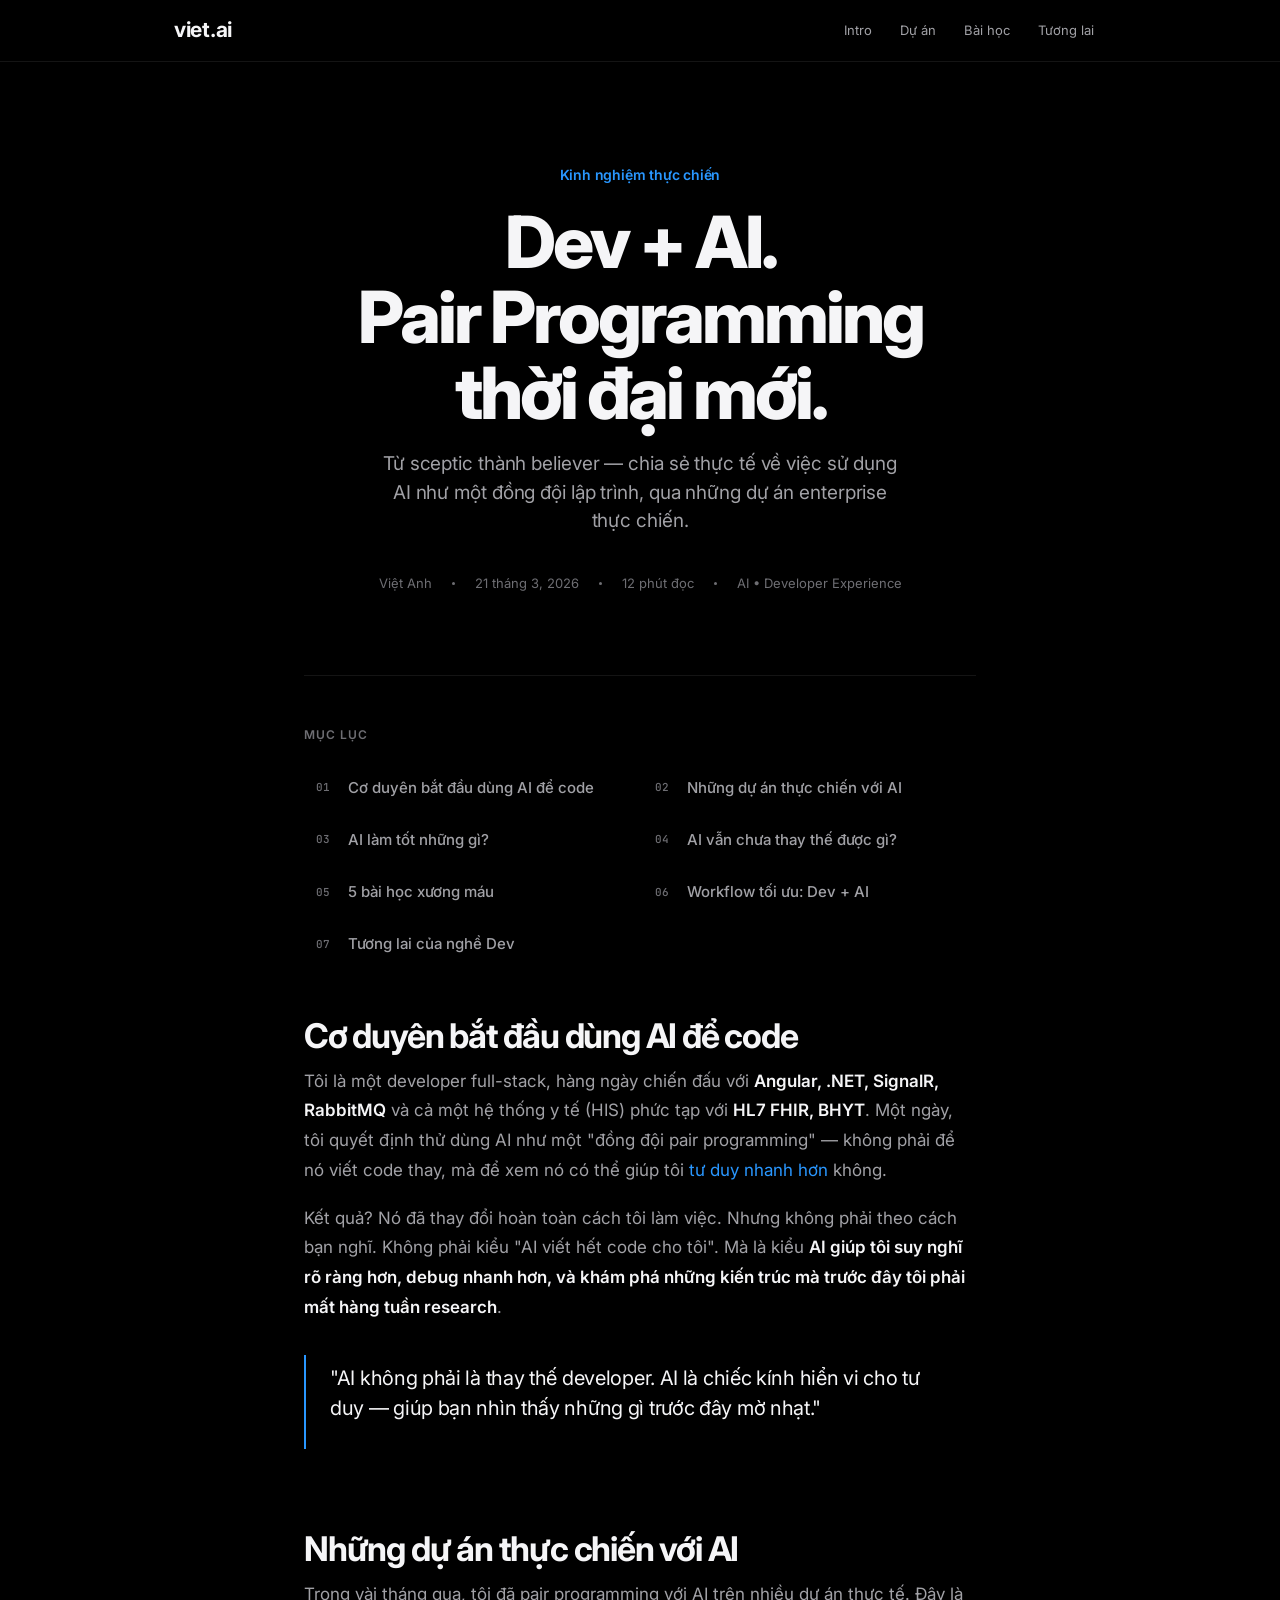
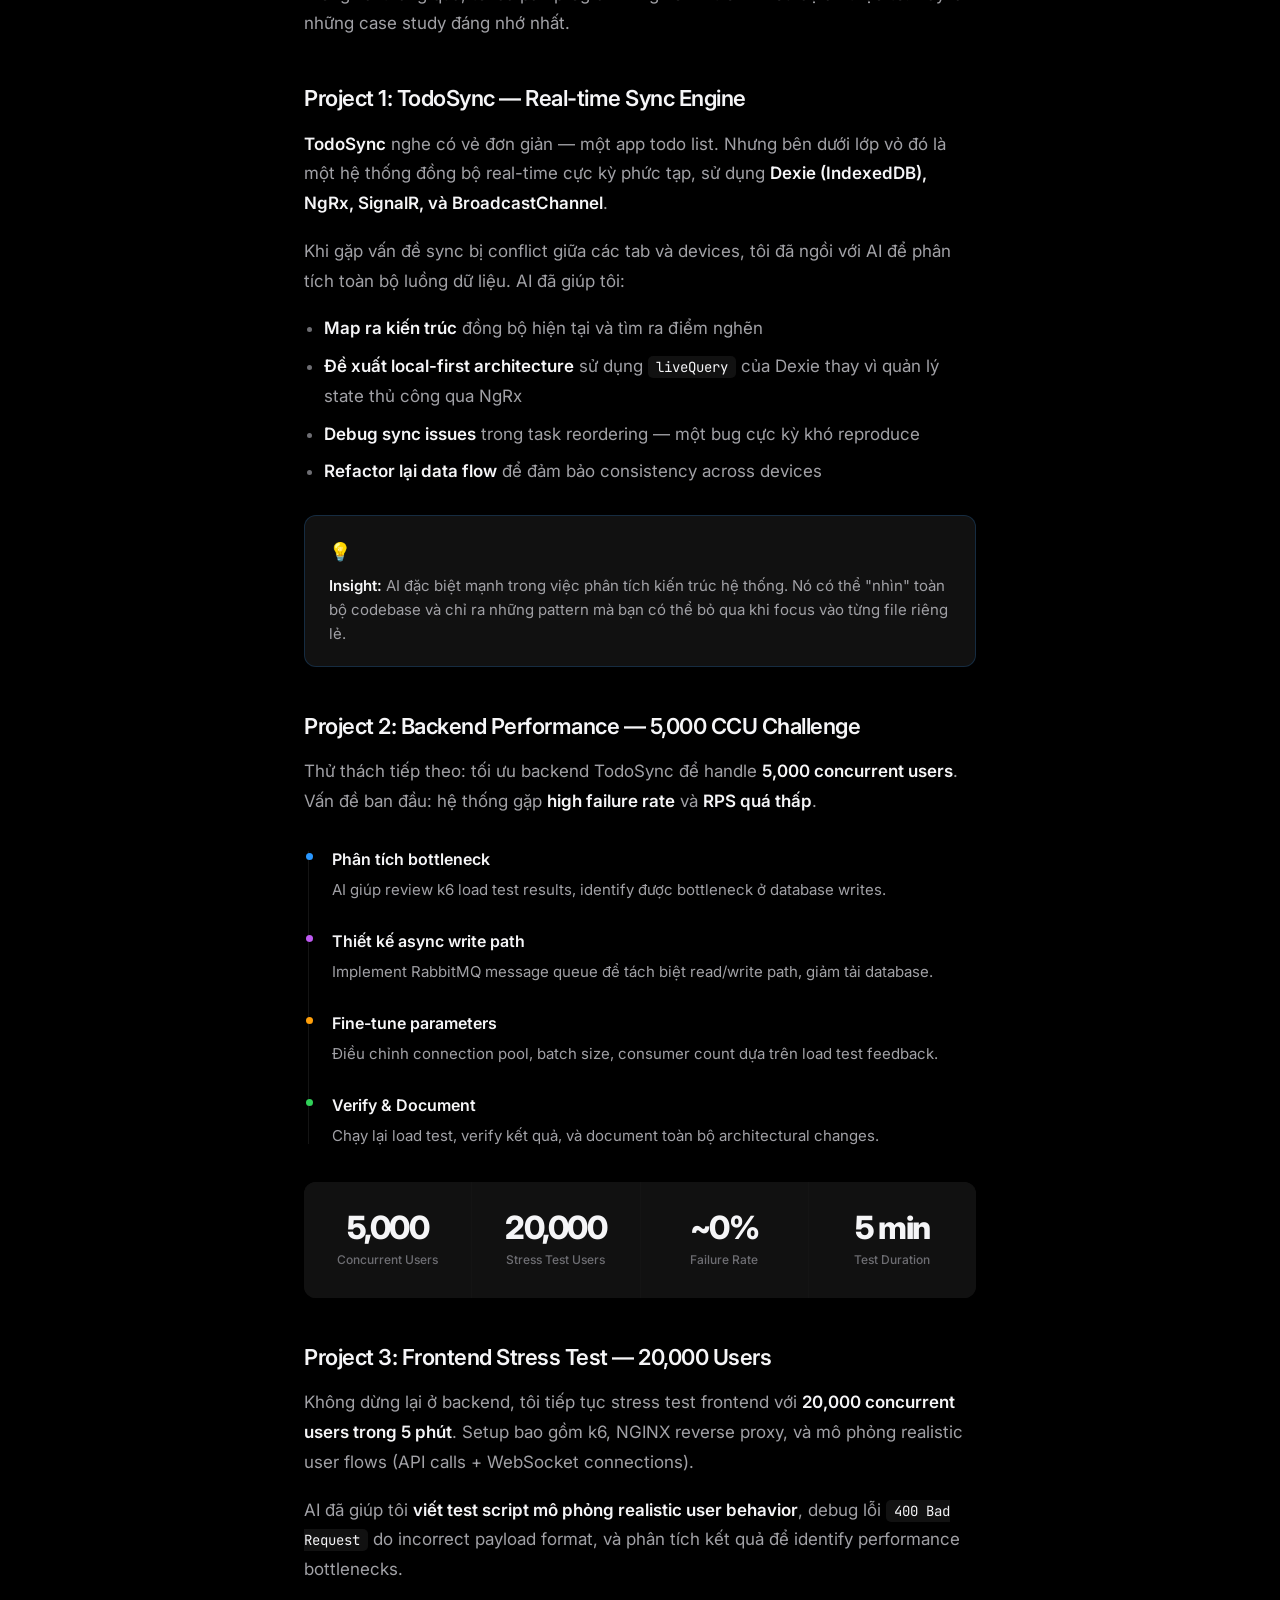
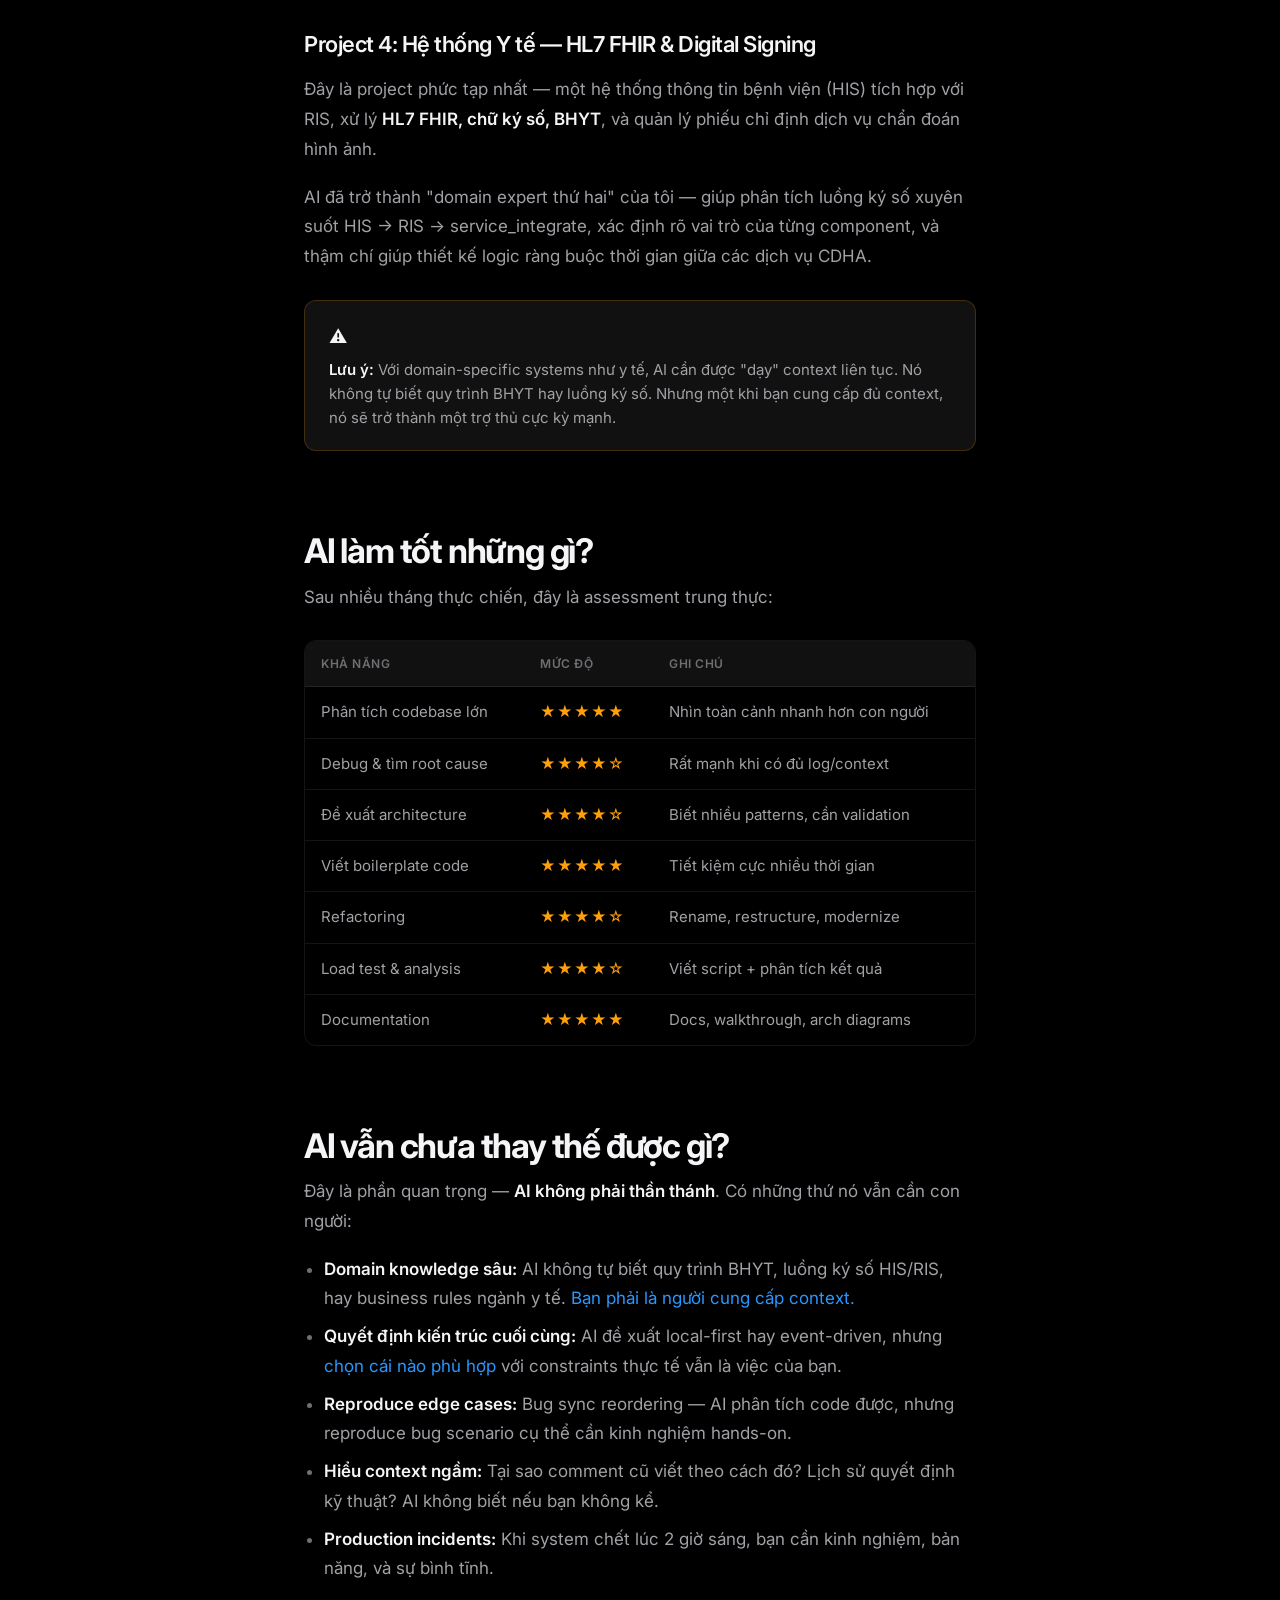
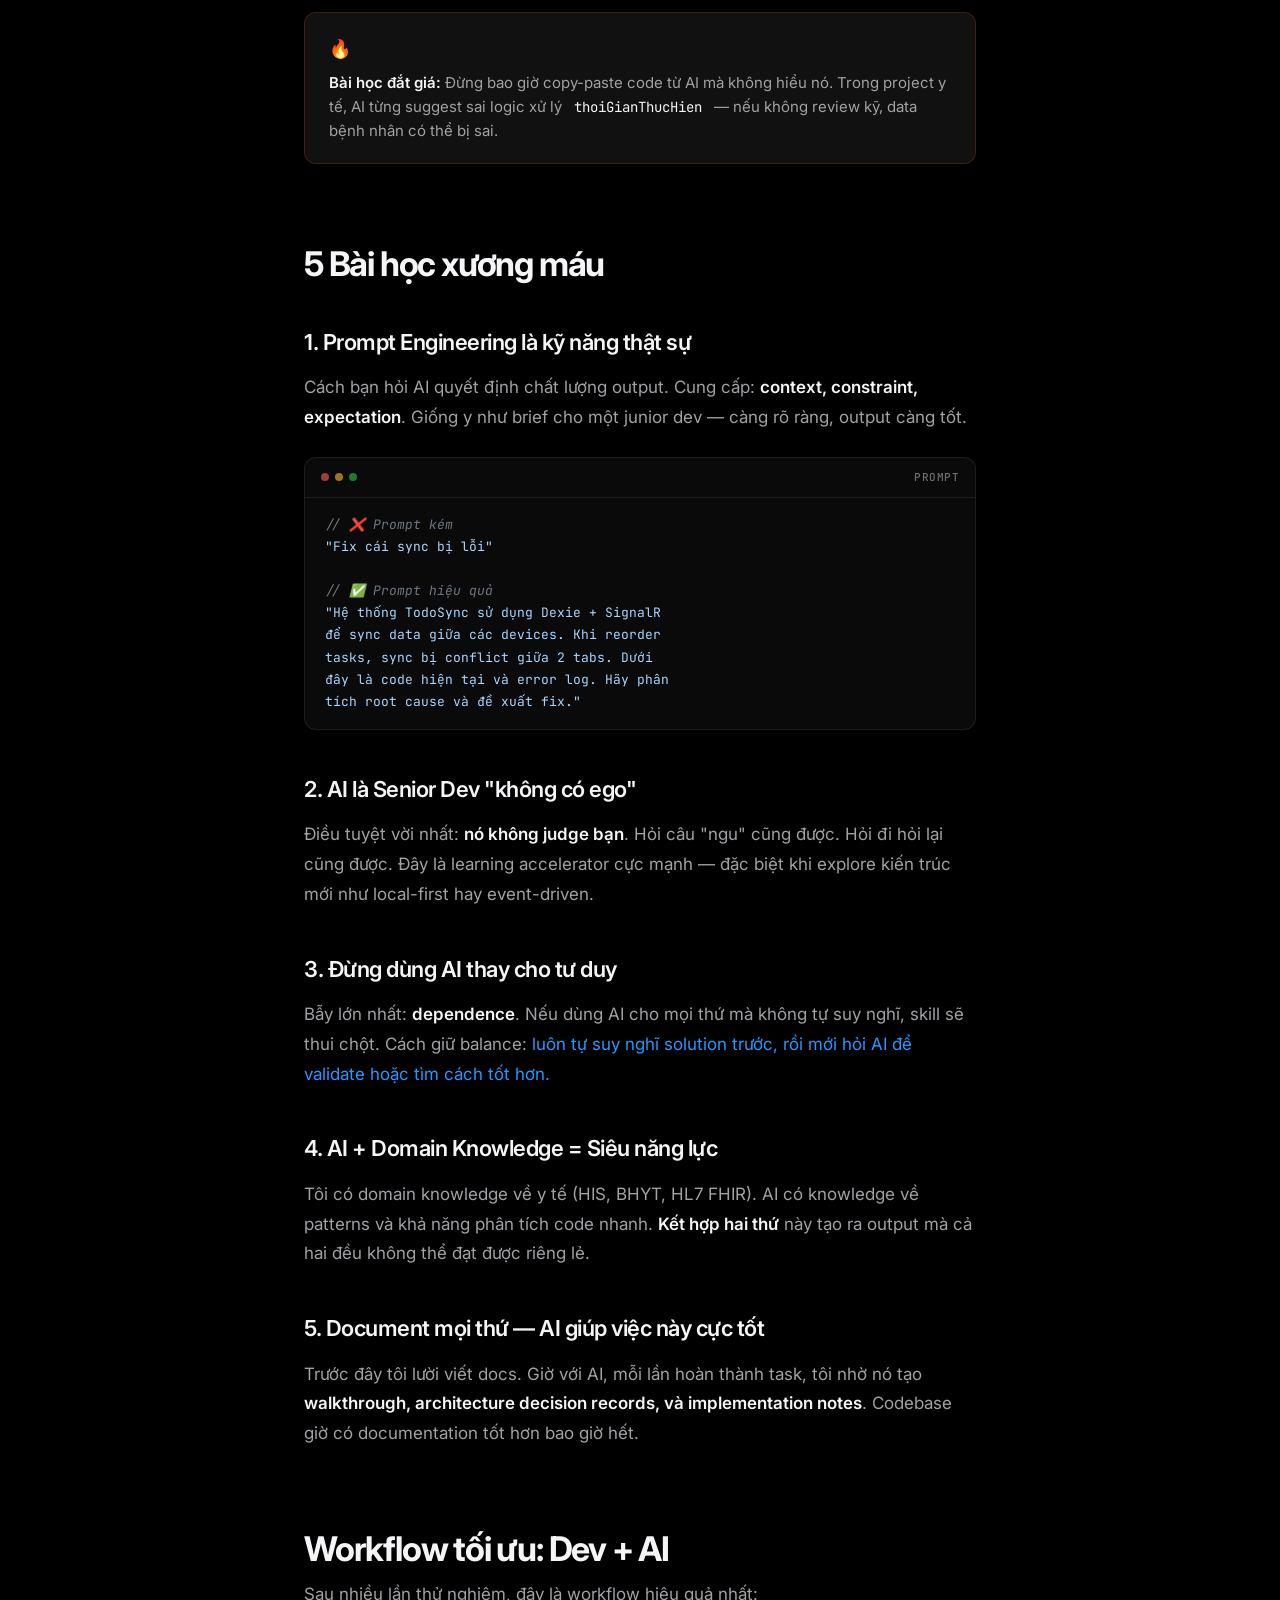
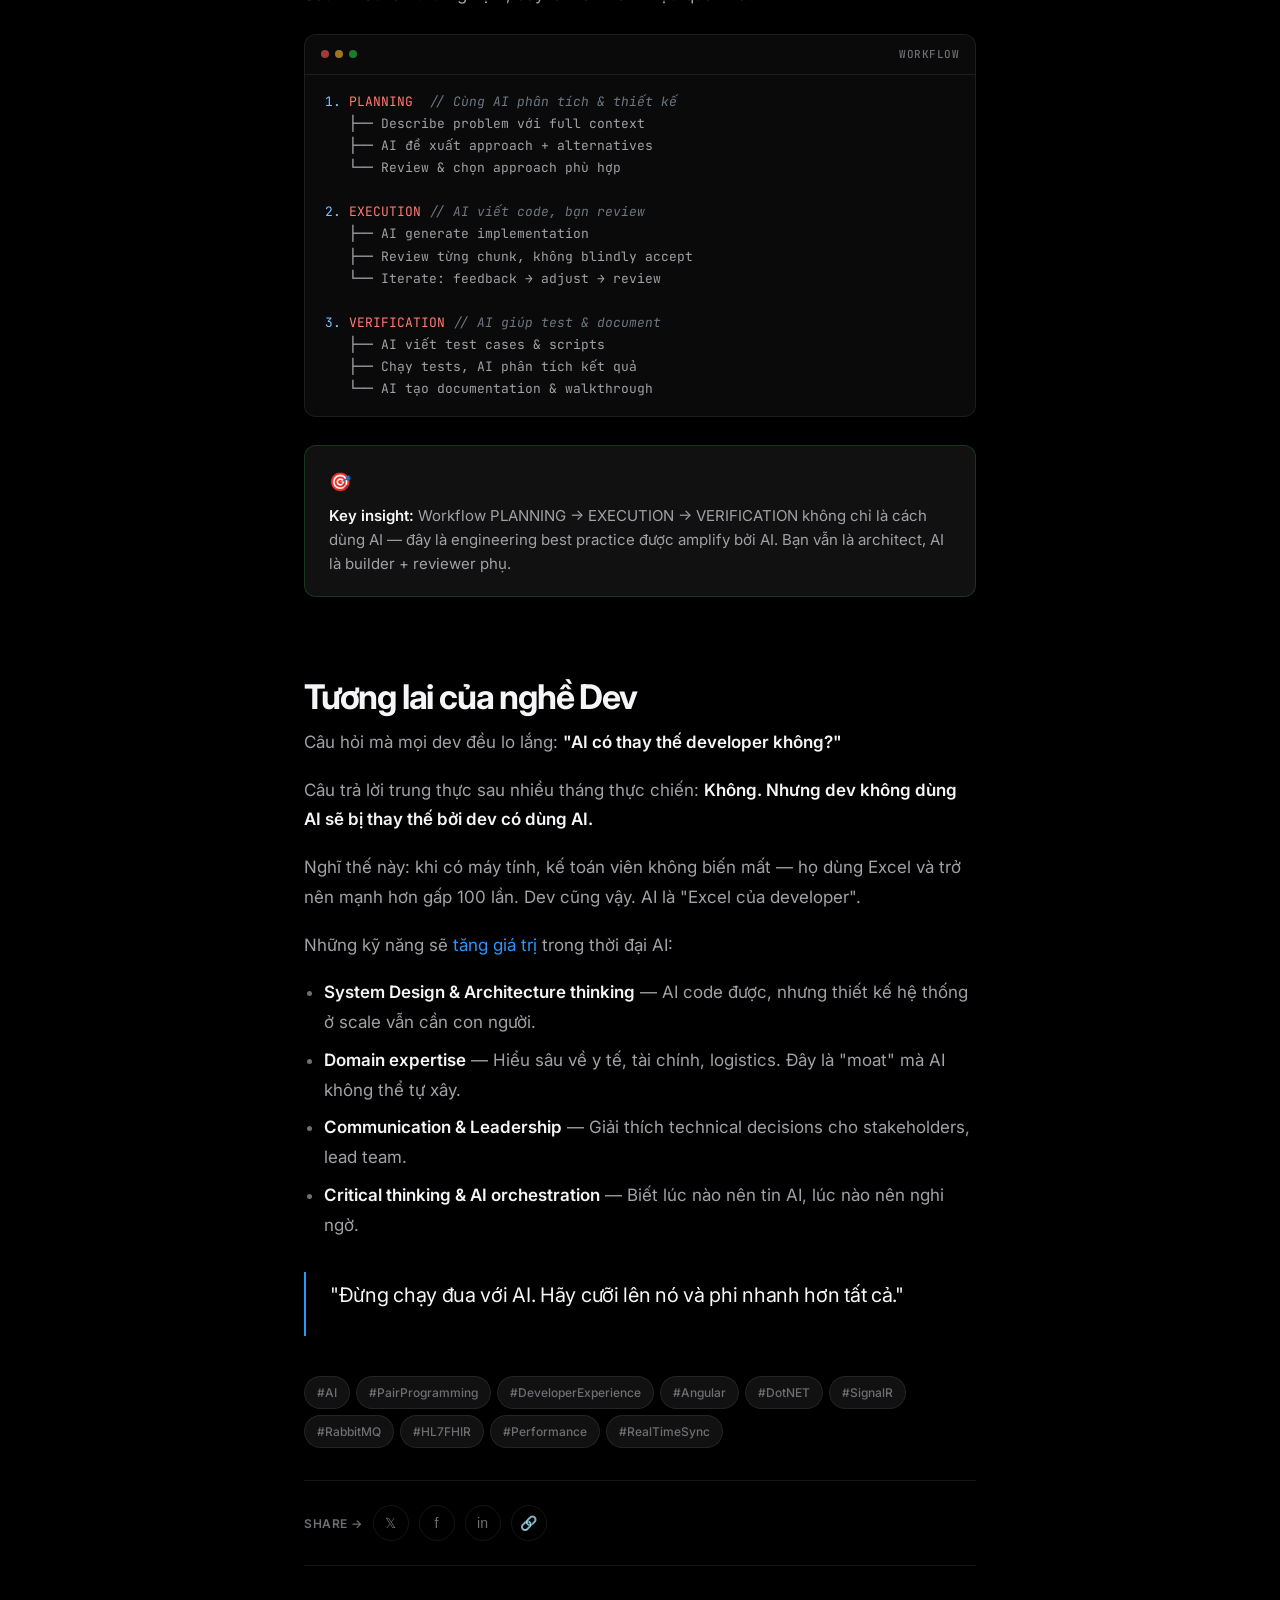
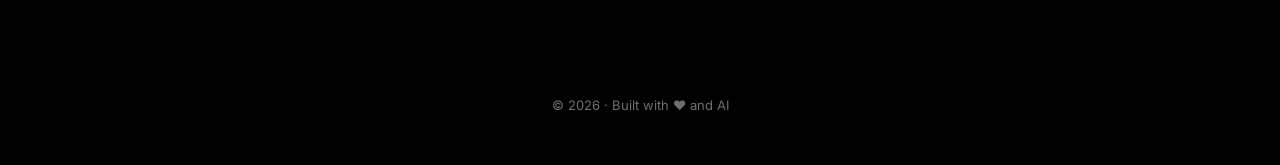
==== index.html @ 805d62f5 "update: logo to vietda.ai, add author Viet Anh" ====
<!DOCTYPE html>
<html lang="vi">
<head>
    <meta charset="UTF-8">
    <meta name="viewport" content="width=device-width, initial-scale=1.0">
    <title>Dev + AI: Hành Trình Pair Programming Với Trí Tuệ Nhân Tạo</title>
    <meta name="description" content="Chia sẻ kinh nghiệm thực chiến sử dụng AI như một đồng đội lập trình — từ xây dựng hệ thống real-time sync, tối ưu backend 5000 CCU, đến stress test 20,000 users.">
    <meta name="keywords" content="AI, pair programming, developer, software engineering, trí tuệ nhân tạo, lập trình">
    <meta name="author" content="vietda.ai">
    <meta property="og:title" content="Dev + AI: Hành Trình Pair Programming Với Trí Tuệ Nhân Tạo">
    <meta property="og:description" content="Chia sẻ kinh nghiệm thực chiến sử dụng AI như một đồng đội lập trình.">
    <meta property="og:type" content="article">
    <link rel="preconnect" href="https://fonts.googleapis.com">
    <link rel="preconnect" href="https://fonts.gstatic.com" crossorigin>
    <link href="https://fonts.googleapis.com/css2?family=Inter:wght@300;400;500;600;700;800;900&family=JetBrains+Mono:wght@400;500&display=swap" rel="stylesheet">
    <style>
        *, *::before, *::after {
            margin: 0;
            padding: 0;
            box-sizing: border-box;
        }

        :root {
            --bg: #000000;
            --bg-elevated: #0a0a0a;
            --bg-card: #111111;
            --bg-card-hover: #161616;
            --bg-code: #0a0a0a;
            --text-primary: #f5f5f7;
            --text-secondary: #a1a1a6;
            --text-tertiary: #6e6e73;
            --accent: #2997ff;
            --accent-hover: #0077ed;
            --green: #30d158;
            --orange: #ff9f0a;
            --red: #ff453a;
            --purple: #bf5af2;
            --border: rgba(255, 255, 255, 0.08);
            --border-hover: rgba(255, 255, 255, 0.15);
            --font-sans: 'Inter', -apple-system, BlinkMacSystemFont, 'SF Pro Display', 'Segoe UI', sans-serif;
            --font-mono: 'JetBrains Mono', 'SF Mono', 'Fira Code', monospace;
        }

        html {
            scroll-behavior: smooth;
            -webkit-font-smoothing: antialiased;
            -moz-osx-font-smoothing: grayscale;
        }

        body {
            font-family: var(--font-sans);
            background: var(--bg);
            color: var(--text-primary);
            line-height: 1.75;
            font-size: 17px;
            overflow-x: hidden;
        }

        ::selection {
            background: rgba(41, 151, 255, 0.3);
        }

        ::-webkit-scrollbar { width: 0; }

        /* ========== LAYOUT ========== */
        .container {
            max-width: 720px;
            margin: 0 auto;
            padding: 0 24px;
        }

        .container-wide {
            max-width: 980px;
            margin: 0 auto;
            padding: 0 24px;
        }

        /* ========== NAVIGATION ========== */
        .navbar {
            position: fixed;
            top: 0;
            left: 0;
            right: 0;
            z-index: 100;
            padding: 12px 0;
            background: rgba(0, 0, 0, 0.72);
            backdrop-filter: saturate(180%) blur(20px);
            -webkit-backdrop-filter: saturate(180%) blur(20px);
            border-bottom: 1px solid var(--border);
            transition: all 0.3s cubic-bezier(0.4, 0, 0.2, 1);
        }

        .navbar .container-wide {
            display: flex;
            align-items: center;
            justify-content: space-between;
        }

        .nav-brand {
            font-size: 21px;
            font-weight: 700;
            color: var(--text-primary);
            letter-spacing: -0.3px;
        }

        .nav-links {
            display: flex;
            gap: 4px;
        }

        .nav-links a {
            color: var(--text-secondary);
            text-decoration: none;
            font-size: 13px;
            font-weight: 400;
            padding: 6px 12px;
            border-radius: 20px;
            transition: all 0.25s ease;
        }

        .nav-links a:hover {
            color: var(--text-primary);
        }

        /* ========== READING PROGRESS ========== */
        .reading-progress {
            position: fixed;
            top: 0;
            left: 0;
            height: 2px;
            background: var(--accent);
            z-index: 101;
            transition: width 0.1s linear;
        }

        /* ========== HERO ========== */
        .hero {
            padding: 160px 0 80px;
            text-align: center;
        }

        .hero-eyebrow {
            display: inline-block;
            font-size: 14px;
            font-weight: 600;
            color: var(--accent);
            letter-spacing: -0.2px;
            margin-bottom: 16px;
        }

        .hero h1 {
            font-size: clamp(40px, 6vw, 72px);
            font-weight: 800;
            line-height: 1.05;
            letter-spacing: -3px;
            color: var(--text-primary);
            margin-bottom: 20px;
        }

        .hero-subtitle {
            font-size: 19px;
            color: var(--text-secondary);
            max-width: 520px;
            margin: 0 auto 36px;
            line-height: 1.5;
            font-weight: 400;
            letter-spacing: -0.1px;
        }

        .hero-meta {
            display: flex;
            align-items: center;
            justify-content: center;
            gap: 20px;
            font-size: 13px;
            color: var(--text-tertiary);
            font-weight: 400;
        }

        .hero-meta .sep {
            width: 3px;
            height: 3px;
            background: var(--text-tertiary);
            border-radius: 50%;
        }

        /* ========== DIVIDER ========== */
        .divider {
            height: 1px;
            background: var(--border);
            margin: 0 auto;
        }

        /* ========== TABLE OF CONTENTS ========== */
        .toc {
            padding: 48px 0;
        }

        .toc-label {
            font-size: 12px;
            font-weight: 600;
            text-transform: uppercase;
            letter-spacing: 1px;
            color: var(--text-tertiary);
            margin-bottom: 20px;
        }

        .toc ol {
            list-style: none;
            counter-reset: toc;
            display: grid;
            grid-template-columns: repeat(auto-fit, minmax(280px, 1fr));
            gap: 6px;
        }

        .toc ol li {
            counter-increment: toc;
        }

        .toc ol li a {
            color: var(--text-secondary);
            text-decoration: none;
            font-size: 15px;
            font-weight: 500;
            display: flex;
            align-items: center;
            gap: 12px;
            padding: 10px 12px;
            border-radius: 10px;
            transition: all 0.2s ease;
        }

        .toc ol li a::before {
            content: counter(toc, decimal-leading-zero);
            font-family: var(--font-mono);
            font-size: 11px;
            color: var(--text-tertiary);
            min-width: 20px;
        }

        .toc ol li a:hover {
            color: var(--text-primary);
            background: var(--bg-card);
        }

        /* ========== ARTICLE ========== */
        .article {
            padding-bottom: 80px;
        }

        .article h2 {
            font-size: 34px;
            font-weight: 700;
            letter-spacing: -1.2px;
            color: var(--text-primary);
            margin: 80px 0 12px;
            line-height: 1.15;
        }

        .article h2:first-of-type {
            margin-top: 0;
        }

        .article h3 {
            font-size: 22px;
            font-weight: 600;
            letter-spacing: -0.5px;
            margin: 40px 0 12px;
            color: var(--text-primary);
        }

        .article p {
            margin-bottom: 18px;
            color: var(--text-secondary);
            font-weight: 400;
        }

        .article strong {
            color: var(--text-primary);
            font-weight: 600;
        }

        .article em {
            color: var(--accent);
            font-style: normal;
        }

        .article a {
            color: var(--accent);
            text-decoration: none;
            transition: color 0.2s;
        }

        .article a:hover {
            color: var(--accent-hover);
        }

        .article ul, .article ol {
            margin: 12px 0 24px;
            padding-left: 20px;
        }

        .article li {
            margin-bottom: 8px;
            color: var(--text-secondary);
        }

        .article li::marker {
            color: var(--text-tertiary);
        }

        /* ========== BLOCKQUOTE ========== */
        blockquote {
            border-left: 2px solid var(--accent);
            padding: 8px 24px;
            margin: 32px 0;
        }

        blockquote p {
            color: var(--text-primary) !important;
            font-size: 20px !important;
            font-weight: 500;
            line-height: 1.5;
            letter-spacing: -0.3px;
        }

        /* ========== INLINE CODE ========== */
        code {
            font-family: var(--font-mono);
            font-size: 14px;
            background: var(--bg-card);
            padding: 2px 8px;
            border-radius: 5px;
            color: var(--text-primary);
        }

        /* ========== CODE BLOCKS ========== */
        .code-block {
            background: var(--bg-code);
            border: 1px solid var(--border);
            border-radius: 12px;
            margin: 24px 0;
            overflow: hidden;
        }

        .code-header {
            display: flex;
            align-items: center;
            justify-content: space-between;
            padding: 10px 16px;
            border-bottom: 1px solid var(--border);
        }

        .code-lang {
            font-family: var(--font-mono);
            font-size: 11px;
            font-weight: 500;
            color: var(--text-tertiary);
            text-transform: uppercase;
            letter-spacing: 0.5px;
        }

        .code-dots {
            display: flex;
            gap: 6px;
        }

        .code-dots span {
            width: 8px;
            height: 8px;
            border-radius: 50%;
            opacity: 0.6;
        }

        .code-dots span:nth-child(1) { background: #ff5f57; }
        .code-dots span:nth-child(2) { background: #febc2e; }
        .code-dots span:nth-child(3) { background: #28c840; }

        .code-block pre {
            padding: 16px 20px;
            overflow-x: auto;
            font-family: var(--font-mono);
            font-size: 13px;
            line-height: 1.7;
            color: var(--text-secondary);
        }

        .code-block .kw { color: #ff7b72; }
        .code-block .st { color: #a5d6ff; }
        .code-block .cm { color: #6e7681; font-style: italic; }
        .code-block .fn { color: #d2a8ff; }
        .code-block .nr { color: #79c0ff; }

        /* ========== CALLOUTS ========== */
        .callout {
            border-radius: 12px;
            padding: 20px 24px;
            margin: 28px 0;
            border: 1px solid var(--border);
            background: var(--bg-card);
        }

        .callout-icon {
            font-size: 18px;
            margin-bottom: 6px;
            display: block;
        }

        .callout p {
            font-size: 15px !important;
            margin-bottom: 0 !important;
            line-height: 1.6;
        }

        .callout.blue { border-color: rgba(41, 151, 255, 0.2); }
        .callout.yellow { border-color: rgba(255, 159, 10, 0.2); }
        .callout.green { border-color: rgba(48, 209, 88, 0.2); }
        .callout.red { border-color: rgba(255, 69, 58, 0.2); }

        /* ========== STATS ========== */
        .stats {
            display: grid;
            grid-template-columns: repeat(4, 1fr);
            gap: 1px;
            background: var(--border);
            border-radius: 12px;
            overflow: hidden;
            margin: 32px 0;
        }

        .stat {
            background: var(--bg-card);
            padding: 28px 20px;
            text-align: center;
        }

        .stat-num {
            font-size: 32px;
            font-weight: 800;
            letter-spacing: -1.5px;
            color: var(--text-primary);
            line-height: 1.1;
        }

        .stat-desc {
            font-size: 12px;
            color: var(--text-tertiary);
            margin-top: 4px;
            font-weight: 500;
        }

        /* ========== TIMELINE ========== */
        .timeline {
            position: relative;
            padding-left: 28px;
            margin: 28px 0;
        }

        .timeline::before {
            content: '';
            position: absolute;
            left: 4px;
            top: 6px;
            bottom: 6px;
            width: 1px;
            background: var(--border);
        }

        .tl-item {
            position: relative;
            margin-bottom: 24px;
        }

        .tl-item::before {
            content: '';
            position: absolute;
            left: -26px;
            top: 8px;
            width: 7px;
            height: 7px;
            border-radius: 50%;
            background: var(--text-tertiary);
        }

        .tl-item:nth-child(1)::before { background: var(--accent); }
        .tl-item:nth-child(2)::before { background: var(--purple); }
        .tl-item:nth-child(3)::before { background: var(--orange); }
        .tl-item:nth-child(4)::before { background: var(--green); }

        .tl-title {
            font-size: 16px;
            font-weight: 600;
            color: var(--text-primary);
            margin-bottom: 4px;
        }

        .tl-desc {
            font-size: 15px;
            color: var(--text-secondary);
        }

        /* ========== TABLE ========== */
        .table-wrap {
            border: 1px solid var(--border);
            border-radius: 12px;
            overflow: hidden;
            margin: 28px 0;
        }

        table {
            width: 100%;
            border-collapse: collapse;
            font-size: 15px;
        }

        th {
            background: var(--bg-card);
            color: var(--text-tertiary);
            font-weight: 600;
            text-align: left;
            padding: 12px 16px;
            font-size: 12px;
            text-transform: uppercase;
            letter-spacing: 0.5px;
        }

        td {
            padding: 12px 16px;
            border-top: 1px solid var(--border);
            color: var(--text-secondary);
        }

        tr:hover td {
            background: rgba(255,255,255,0.02);
        }

        .stars { color: var(--orange); letter-spacing: 1px; }

        /* ========== TAGS ========== */
        .tags {
            display: flex;
            flex-wrap: wrap;
            gap: 6px;
            margin: 40px 0 32px;
        }

        .tag {
            padding: 5px 12px;
            background: var(--bg-card);
            border: 1px solid var(--border);
            border-radius: 100px;
            font-size: 12px;
            font-weight: 500;
            color: var(--text-tertiary);
            transition: all 0.2s;
        }

        .tag:hover {
            color: var(--text-secondary);
            border-color: var(--border-hover);
        }

        /* ========== SHARE ========== */
        .share {
            display: flex;
            align-items: center;
            gap: 10px;
            padding: 24px 0;
            border-top: 1px solid var(--border);
            border-bottom: 1px solid var(--border);
        }

        .share-label {
            font-size: 12px;
            font-weight: 600;
            color: var(--text-tertiary);
            text-transform: uppercase;
            letter-spacing: 0.5px;
        }

        .share-btn {
            width: 36px;
            height: 36px;
            border-radius: 50%;
            display: flex;
            align-items: center;
            justify-content: center;
            background: transparent;
            border: 1px solid var(--border);
            color: var(--text-tertiary);
            font-size: 14px;
            cursor: pointer;
            transition: all 0.2s ease;
        }

        .share-btn:hover {
            border-color: var(--border-hover);
            color: var(--text-primary);
        }

        /* ========== FOOTER ========== */
        .footer {
            padding: 48px 0;
            text-align: center;
        }

        .footer p {
            color: var(--text-tertiary);
            font-size: 13px;
        }

        /* ========== FADE IN ========== */
        .fi {
            opacity: 0;
            transform: translateY(16px);
            transition: all 0.7s cubic-bezier(0.25, 1, 0.5, 1);
        }

        .fi.v {
            opacity: 1;
            transform: translateY(0);
        }

        /* ========== RESPONSIVE ========== */
        @media (max-width: 768px) {
            .hero { padding: 120px 0 60px; }
            .hero h1 { letter-spacing: -2px; }
            .stats { grid-template-columns: repeat(2, 1fr); }
            .nav-links { display: none; }
            .toc ol { grid-template-columns: 1fr; }
        }

        @media (max-width: 480px) {
            body { font-size: 16px; }
            .article h2 { font-size: 28px; }
            .stat-num { font-size: 26px; }
        }
    </style>
</head>
<body>

<div class="reading-progress" id="readingProgress"></div>

<nav class="navbar" id="navbar">
    <div class="container-wide">
        <div class="nav-brand">viet.ai</div>
        <div class="nav-links">
            <a href="#intro">Intro</a>
            <a href="#projects">Dự án</a>
            <a href="#lessons">Bài học</a>
            <a href="#future">Tương lai</a>
        </div>
    </div>
</nav>

<header class="hero">
    <div class="container">
        <span class="hero-eyebrow">Kinh nghiệm thực chiến</span>
        <h1>Dev + AI.<br>Pair Programming<br>thời đại mới.</h1>
        <p class="hero-subtitle">
            Từ sceptic thành believer — chia sẻ thực tế về việc sử dụng AI 
            như một đồng đội lập trình, qua những dự án enterprise thực chiến.
        </p>
        <div class="hero-meta">
            <span>Việt Anh</span>
            <span class="sep"></span>
            <span>21 tháng 3, 2026</span>
            <span class="sep"></span>
            <span>12 phút đọc</span>
            <span class="sep"></span>
            <span>AI &bull; Developer Experience</span>
        </div>
    </div>
</header>

<div class="container">
    <div class="divider"></div>
</div>

<main class="container">

    <div class="toc fi">
        <div class="toc-label">Mục lục</div>
        <ol>
            <li><a href="#intro">Cơ duyên bắt đầu dùng AI để code</a></li>
            <li><a href="#projects">Những dự án thực chiến với AI</a></li>
            <li><a href="#ai-good">AI làm tốt những gì?</a></li>
            <li><a href="#ai-bad">AI vẫn chưa thay thế được gì?</a></li>
            <li><a href="#lessons">5 bài học xương máu</a></li>
            <li><a href="#workflow">Workflow tối ưu: Dev + AI</a></li>
            <li><a href="#future">Tương lai của nghề Dev</a></li>
        </ol>
    </div>

    <article class="article">

        <h2 id="intro">Cơ duyên bắt đầu dùng AI để code</h2>
        <div class="fi">
            <p>
                Tôi là một developer full-stack, hàng ngày chiến đấu với <strong>Angular, .NET, SignalR, RabbitMQ</strong> và cả một hệ thống y tế (HIS) phức tạp với <strong>HL7 FHIR, BHYT</strong>. Một ngày, tôi quyết định thử dùng AI như một "đồng đội pair programming" — không phải để nó viết code thay, mà để xem nó có thể giúp tôi <em>tư duy nhanh hơn</em> không.
            </p>
            <p>
                Kết quả? Nó đã thay đổi hoàn toàn cách tôi làm việc. Nhưng không phải theo cách bạn nghĩ. Không phải kiểu "AI viết hết code cho tôi". Mà là kiểu <strong>AI giúp tôi suy nghĩ rõ ràng hơn, debug nhanh hơn, và khám phá những kiến trúc mà trước đây tôi phải mất hàng tuần research</strong>.
            </p>
            <blockquote>
                <p>"AI không phải là thay thế developer. AI là chiếc kính hiển vi cho tư duy — giúp bạn nhìn thấy những gì trước đây mờ nhạt."</p>
            </blockquote>
        </div>

        <h2 id="projects">Những dự án thực chiến với AI</h2>

        <div class="fi">
            <p>Trong vài tháng qua, tôi đã pair programming với AI trên nhiều dự án thực tế. Đây là những case study đáng nhớ nhất.</p>

            <h3>Project 1: TodoSync — Real-time Sync Engine</h3>
            <p>
                <strong>TodoSync</strong> nghe có vẻ đơn giản — một app todo list. Nhưng bên dưới lớp vỏ đó là một hệ thống đồng bộ real-time cực kỳ phức tạp, sử dụng <strong>Dexie (IndexedDB), NgRx, SignalR, và BroadcastChannel</strong>.
            </p>
            <p>
                Khi gặp vấn đề sync bị conflict giữa các tab và devices, tôi đã ngồi với AI để phân tích toàn bộ luồng dữ liệu. AI đã giúp tôi:
            </p>
            <ul>
                <li><strong>Map ra kiến trúc</strong> đồng bộ hiện tại và tìm ra điểm nghẽn</li>
                <li><strong>Đề xuất local-first architecture</strong> sử dụng <code>liveQuery</code> của Dexie thay vì quản lý state thủ công qua NgRx</li>
                <li><strong>Debug sync issues</strong> trong task reordering — một bug cực kỳ khó reproduce</li>
                <li><strong>Refactor lại data flow</strong> để đảm bảo consistency across devices</li>
            </ul>
        </div>

        <div class="callout blue fi">
            <span class="callout-icon">💡</span>
            <p><strong>Insight:</strong> AI đặc biệt mạnh trong việc phân tích kiến trúc hệ thống. Nó có thể "nhìn" toàn bộ codebase và chỉ ra những pattern mà bạn có thể bỏ qua khi focus vào từng file riêng lẻ.</p>
        </div>

        <div class="fi">
            <h3>Project 2: Backend Performance — 5,000 CCU Challenge</h3>
            <p>
                Thử thách tiếp theo: tối ưu backend TodoSync để handle <strong>5,000 concurrent users</strong>. Vấn đề ban đầu: hệ thống gặp <strong>high failure rate</strong> và <strong>RPS quá thấp</strong>.
            </p>

            <div class="timeline">
                <div class="tl-item">
                    <div class="tl-title">Phân tích bottleneck</div>
                    <div class="tl-desc">AI giúp review k6 load test results, identify được bottleneck ở database writes.</div>
                </div>
                <div class="tl-item">
                    <div class="tl-title">Thiết kế async write path</div>
                    <div class="tl-desc">Implement RabbitMQ message queue để tách biệt read/write path, giảm tải database.</div>
                </div>
                <div class="tl-item">
                    <div class="tl-title">Fine-tune parameters</div>
                    <div class="tl-desc">Điều chỉnh connection pool, batch size, consumer count dựa trên load test feedback.</div>
                </div>
                <div class="tl-item">
                    <div class="tl-title">Verify & Document</div>
                    <div class="tl-desc">Chạy lại load test, verify kết quả, và document toàn bộ architectural changes.</div>
                </div>
            </div>
        </div>

        <div class="stats fi">
            <div class="stat">
                <div class="stat-num">5,000</div>
                <div class="stat-desc">Concurrent Users</div>
            </div>
            <div class="stat">
                <div class="stat-num">20,000</div>
                <div class="stat-desc">Stress Test Users</div>
            </div>
            <div class="stat">
                <div class="stat-num">~0%</div>
                <div class="stat-desc">Failure Rate</div>
            </div>
            <div class="stat">
                <div class="stat-num">5 min</div>
                <div class="stat-desc">Test Duration</div>
            </div>
        </div>

        <div class="fi">
            <h3>Project 3: Frontend Stress Test — 20,000 Users</h3>
            <p>
                Không dừng lại ở backend, tôi tiếp tục stress test frontend với <strong>20,000 concurrent users trong 5 phút</strong>. Setup bao gồm k6, NGINX reverse proxy, và mô phỏng realistic user flows (API calls + WebSocket connections).
            </p>
            <p>
                AI đã giúp tôi <strong>viết test script mô phỏng realistic user behavior</strong>, debug lỗi <code>400 Bad Request</code> do incorrect payload format, và phân tích kết quả để identify performance bottlenecks.
            </p>

            <h3>Project 4: Hệ thống Y tế — HL7 FHIR & Digital Signing</h3>
            <p>
                Đây là project phức tạp nhất — một hệ thống thông tin bệnh viện (HIS) tích hợp với RIS, xử lý <strong>HL7 FHIR, chữ ký số, BHYT</strong>, và quản lý phiếu chỉ định dịch vụ chẩn đoán hình ảnh.
            </p>
            <p>
                AI đã trở thành "domain expert thứ hai" của tôi — giúp phân tích luồng ký số xuyên suốt HIS → RIS → service_integrate, xác định rõ vai trò của từng component, và thậm chí giúp thiết kế logic ràng buộc thời gian giữa các dịch vụ CDHA.
            </p>
        </div>

        <div class="callout yellow fi">
            <span class="callout-icon">⚠️</span>
            <p><strong>Lưu ý:</strong> Với domain-specific systems như y tế, AI cần được "dạy" context liên tục. Nó không tự biết quy trình BHYT hay luồng ký số. Nhưng một khi bạn cung cấp đủ context, nó sẽ trở thành một trợ thủ cực kỳ mạnh.</p>
        </div>

        <h2 id="ai-good">AI làm tốt những gì?</h2>
        <div class="fi">
            <p>Sau nhiều tháng thực chiến, đây là assessment trung thực:</p>
            <div class="table-wrap">
                <table>
                    <thead>
                        <tr>
                            <th>Khả năng</th>
                            <th>Mức độ</th>
                            <th>Ghi chú</th>
                        </tr>
                    </thead>
                    <tbody>
                        <tr><td>Phân tích codebase lớn</td><td><span class="stars">★★★★★</span></td><td>Nhìn toàn cảnh nhanh hơn con người</td></tr>
                        <tr><td>Debug & tìm root cause</td><td><span class="stars">★★★★☆</span></td><td>Rất mạnh khi có đủ log/context</td></tr>
                        <tr><td>Đề xuất architecture</td><td><span class="stars">★★★★☆</span></td><td>Biết nhiều patterns, cần validation</td></tr>
                        <tr><td>Viết boilerplate code</td><td><span class="stars">★★★★★</span></td><td>Tiết kiệm cực nhiều thời gian</td></tr>
                        <tr><td>Refactoring</td><td><span class="stars">★★★★☆</span></td><td>Rename, restructure, modernize</td></tr>
                        <tr><td>Load test & analysis</td><td><span class="stars">★★★★☆</span></td><td>Viết script + phân tích kết quả</td></tr>
                        <tr><td>Documentation</td><td><span class="stars">★★★★★</span></td><td>Docs, walkthrough, arch diagrams</td></tr>
                    </tbody>
                </table>
            </div>
        </div>

        <h2 id="ai-bad">AI vẫn chưa thay thế được gì?</h2>
        <div class="fi">
            <p>Đây là phần quan trọng — <strong>AI không phải thần thánh</strong>. Có những thứ nó vẫn cần con người:</p>
            <ul>
                <li><strong>Domain knowledge sâu:</strong> AI không tự biết quy trình BHYT, luồng ký số HIS/RIS, hay business rules ngành y tế. <em>Bạn phải là người cung cấp context.</em></li>
                <li><strong>Quyết định kiến trúc cuối cùng:</strong> AI đề xuất local-first hay event-driven, nhưng <em>chọn cái nào phù hợp</em> với constraints thực tế vẫn là việc của bạn.</li>
                <li><strong>Reproduce edge cases:</strong> Bug sync reordering — AI phân tích code được, nhưng reproduce bug scenario cụ thể cần kinh nghiệm hands-on.</li>
                <li><strong>Hiểu context ngầm:</strong> Tại sao comment cũ viết theo cách đó? Lịch sử quyết định kỹ thuật? AI không biết nếu bạn không kể.</li>
                <li><strong>Production incidents:</strong> Khi system chết lúc 2 giờ sáng, bạn cần kinh nghiệm, bản năng, và sự bình tĩnh.</li>
            </ul>
        </div>

        <div class="callout red fi">
            <span class="callout-icon">🔥</span>
            <p><strong>Bài học đắt giá:</strong> Đừng bao giờ copy-paste code từ AI mà không hiểu nó. Trong project y tế, AI từng suggest sai logic xử lý <code>thoiGianThucHien</code> — nếu không review kỹ, data bệnh nhân có thể bị sai.</p>
        </div>

        <h2 id="lessons">5 Bài học xương máu</h2>
        <div class="fi">
            <h3>1. Prompt Engineering là kỹ năng thật sự</h3>
            <p>
                Cách bạn hỏi AI quyết định chất lượng output. Cung cấp: <strong>context, constraint, expectation</strong>. Giống y như brief cho một junior dev — càng rõ ràng, output càng tốt.
            </p>

            <div class="code-block">
                <div class="code-header">
                    <div class="code-dots"><span></span><span></span><span></span></div>
                    <div class="code-lang">Prompt</div>
                </div>
                <pre><span class="cm">// ❌ Prompt kém</span>
<span class="st">"Fix cái sync bị lỗi"</span>

<span class="cm">// ✅ Prompt hiệu quả</span>
<span class="st">"Hệ thống TodoSync sử dụng Dexie + SignalR 
để sync data giữa các devices. Khi reorder 
tasks, sync bị conflict giữa 2 tabs. Dưới 
đây là code hiện tại và error log. Hãy phân 
tích root cause và đề xuất fix."</span></pre>
            </div>

            <h3>2. AI là Senior Dev "không có ego"</h3>
            <p>
                Điều tuyệt vời nhất: <strong>nó không judge bạn</strong>. Hỏi câu "ngu" cũng được. Hỏi đi hỏi lại cũng được. Đây là learning accelerator cực mạnh — đặc biệt khi explore kiến trúc mới như local-first hay event-driven.
            </p>

            <h3>3. Đừng dùng AI thay cho tư duy</h3>
            <p>
                Bẫy lớn nhất: <strong>dependence</strong>. Nếu dùng AI cho mọi thứ mà không tự suy nghĩ, skill sẽ thui chột. Cách giữ balance: <em>luôn tự suy nghĩ solution trước, rồi mới hỏi AI để validate hoặc tìm cách tốt hơn.</em>
            </p>

            <h3>4. AI + Domain Knowledge = Siêu năng lực</h3>
            <p>
                Tôi có domain knowledge về y tế (HIS, BHYT, HL7 FHIR). AI có knowledge về patterns và khả năng phân tích code nhanh. <strong>Kết hợp hai thứ</strong> này tạo ra output mà cả hai đều không thể đạt được riêng lẻ.
            </p>

            <h3>5. Document mọi thứ — AI giúp việc này cực tốt</h3>
            <p>
                Trước đây tôi lười viết docs. Giờ với AI, mỗi lần hoàn thành task, tôi nhờ nó tạo <strong>walkthrough, architecture decision records, và implementation notes</strong>. Codebase giờ có documentation tốt hơn bao giờ hết.
            </p>
        </div>

        <h2 id="workflow">Workflow tối ưu: Dev + AI</h2>
        <div class="fi">
            <p>Sau nhiều lần thử nghiệm, đây là workflow hiệu quả nhất:</p>
            <div class="code-block">
                <div class="code-header">
                    <div class="code-dots"><span></span><span></span><span></span></div>
                    <div class="code-lang">Workflow</div>
                </div>
                <pre><span class="nr">1.</span> <span class="kw">PLANNING</span>  <span class="cm">// Cùng AI phân tích & thiết kế</span>
   ├── Describe problem với full context
   ├── AI đề xuất approach + alternatives
   └── Review & chọn approach phù hợp

<span class="nr">2.</span> <span class="kw">EXECUTION</span> <span class="cm">// AI viết code, bạn review</span>
   ├── AI generate implementation
   ├── Review từng chunk, không blindly accept
   └── Iterate: feedback → adjust → review

<span class="nr">3.</span> <span class="kw">VERIFICATION</span> <span class="cm">// AI giúp test & document</span>
   ├── AI viết test cases & scripts
   ├── Chạy tests, AI phân tích kết quả
   └── AI tạo documentation & walkthrough</pre>
            </div>
        </div>

        <div class="callout green fi">
            <span class="callout-icon">🎯</span>
            <p><strong>Key insight:</strong> Workflow PLANNING → EXECUTION → VERIFICATION không chỉ là cách dùng AI — đây là engineering best practice được amplify bởi AI. Bạn vẫn là architect, AI là builder + reviewer phụ.</p>
        </div>

        <h2 id="future">Tương lai của nghề Dev</h2>
        <div class="fi">
            <p>
                Câu hỏi mà mọi dev đều lo lắng: <strong>"AI có thay thế developer không?"</strong>
            </p>
            <p>
                Câu trả lời trung thực sau nhiều tháng thực chiến: <strong>Không. Nhưng dev không dùng AI sẽ bị thay thế bởi dev có dùng AI.</strong>
            </p>
            <p>
                Nghĩ thế này: khi có máy tính, kế toán viên không biến mất — họ dùng Excel và trở nên mạnh hơn gấp 100 lần. Dev cũng vậy. AI là "Excel của developer".
            </p>
            <p>Những kỹ năng sẽ <em>tăng giá trị</em> trong thời đại AI:</p>
            <ul>
                <li><strong>System Design & Architecture thinking</strong> — AI code được, nhưng thiết kế hệ thống ở scale vẫn cần con người.</li>
                <li><strong>Domain expertise</strong> — Hiểu sâu về y tế, tài chính, logistics. Đây là "moat" mà AI không thể tự xây.</li>
                <li><strong>Communication & Leadership</strong> — Giải thích technical decisions cho stakeholders, lead team.</li>
                <li><strong>Critical thinking & AI orchestration</strong> — Biết lúc nào nên tin AI, lúc nào nên nghi ngờ.</li>
            </ul>
            <blockquote>
                <p>"Đừng chạy đua với AI. Hãy cưỡi lên nó và phi nhanh hơn tất cả."</p>
            </blockquote>
        </div>

        <div class="tags fi">
            <span class="tag">#AI</span>
            <span class="tag">#PairProgramming</span>
            <span class="tag">#DeveloperExperience</span>
            <span class="tag">#Angular</span>
            <span class="tag">#DotNET</span>
            <span class="tag">#SignalR</span>
            <span class="tag">#RabbitMQ</span>
            <span class="tag">#HL7FHIR</span>
            <span class="tag">#Performance</span>
            <span class="tag">#RealTimeSync</span>
        </div>

        <div class="share fi">
            <span class="share-label">Share →</span>
            <button class="share-btn" onclick="shareTwitter()" title="X">𝕏</button>
            <button class="share-btn" onclick="shareFacebook()" title="Facebook">f</button>
            <button class="share-btn" onclick="shareLinkedIn()" title="LinkedIn">in</button>
            <button class="share-btn" onclick="copyLink()" id="copyBtn" title="Copy">🔗</button>
        </div>

    </article>

    <footer class="footer">
        <p>© 2026 · Built with ❤️ and AI</p>
    </footer>

</main>

<script>
    const bar = document.getElementById('readingProgress');
    window.addEventListener('scroll', () => {
        const pct = (window.scrollY / (document.documentElement.scrollHeight - window.innerHeight)) * 100;
        bar.style.width = pct + '%';
    });

    const obs = new IntersectionObserver(entries => {
        entries.forEach(e => { if (e.isIntersecting) { e.target.classList.add('v'); obs.unobserve(e.target); }});
    }, { threshold: 0.08, rootMargin: '0px 0px -40px 0px' });
    document.querySelectorAll('.fi').forEach(el => obs.observe(el));

    document.querySelectorAll('a[href^="#"]').forEach(a => {
        a.addEventListener('click', e => {
            e.preventDefault();
            const t = document.querySelector(a.getAttribute('href'));
            if (t) t.scrollIntoView({ behavior: 'smooth', block: 'start' });
        });
    });

    function shareTwitter() {
        const u = encodeURIComponent(location.href);
        const t = encodeURIComponent('Dev + AI: Hành trình pair programming với trí tuệ nhân tạo');
        open(`https://twitter.com/intent/tweet?text=${t}&url=${u}`, '_blank');
    }
    function shareFacebook() { open(`https://www.facebook.com/sharer/sharer.php?u=${encodeURIComponent(location.href)}`, '_blank'); }
    function shareLinkedIn() { open(`https://www.linkedin.com/sharing/share-offsite/?url=${encodeURIComponent(location.href)}`, '_blank'); }
    function copyLink() {
        navigator.clipboard.writeText(location.href).then(() => {
            const b = document.getElementById('copyBtn');
            b.textContent = '✓'; setTimeout(() => b.textContent = '🔗', 2000);
        });
    }
</script>

</body>
</html>
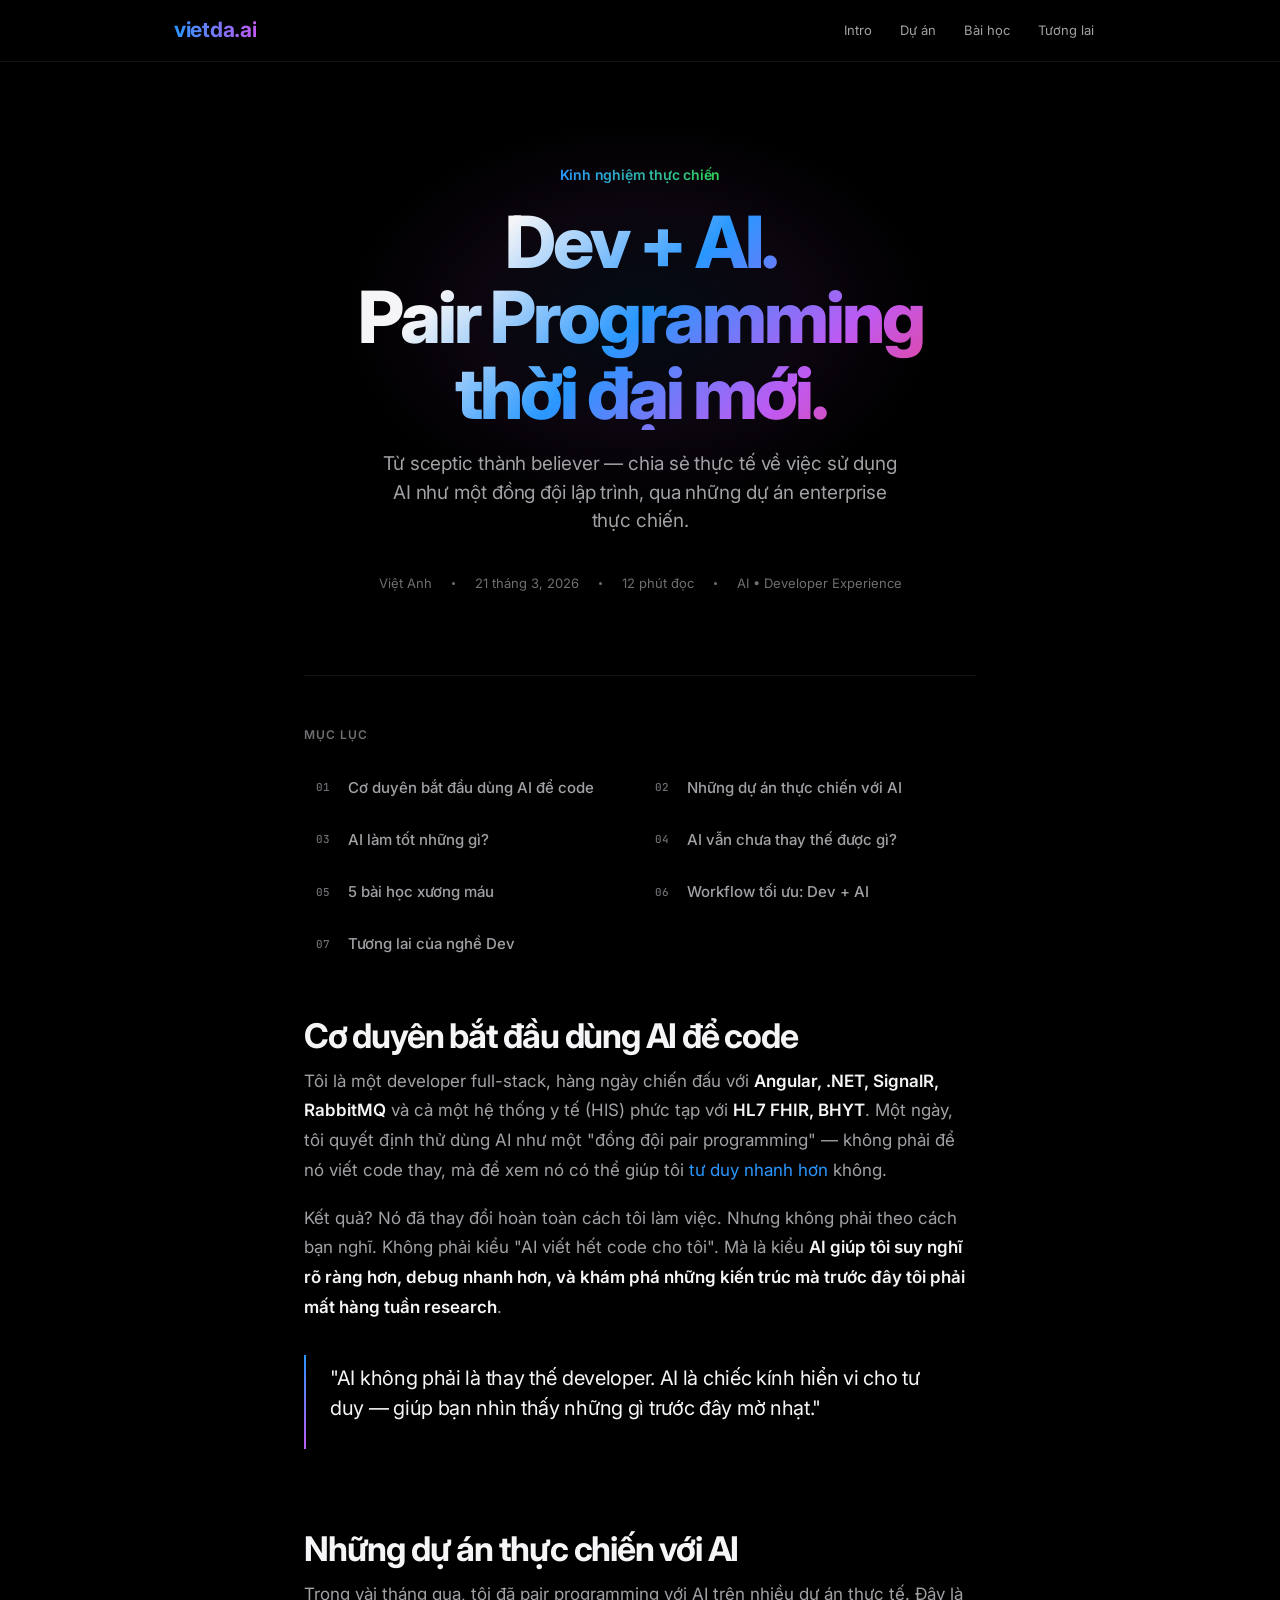
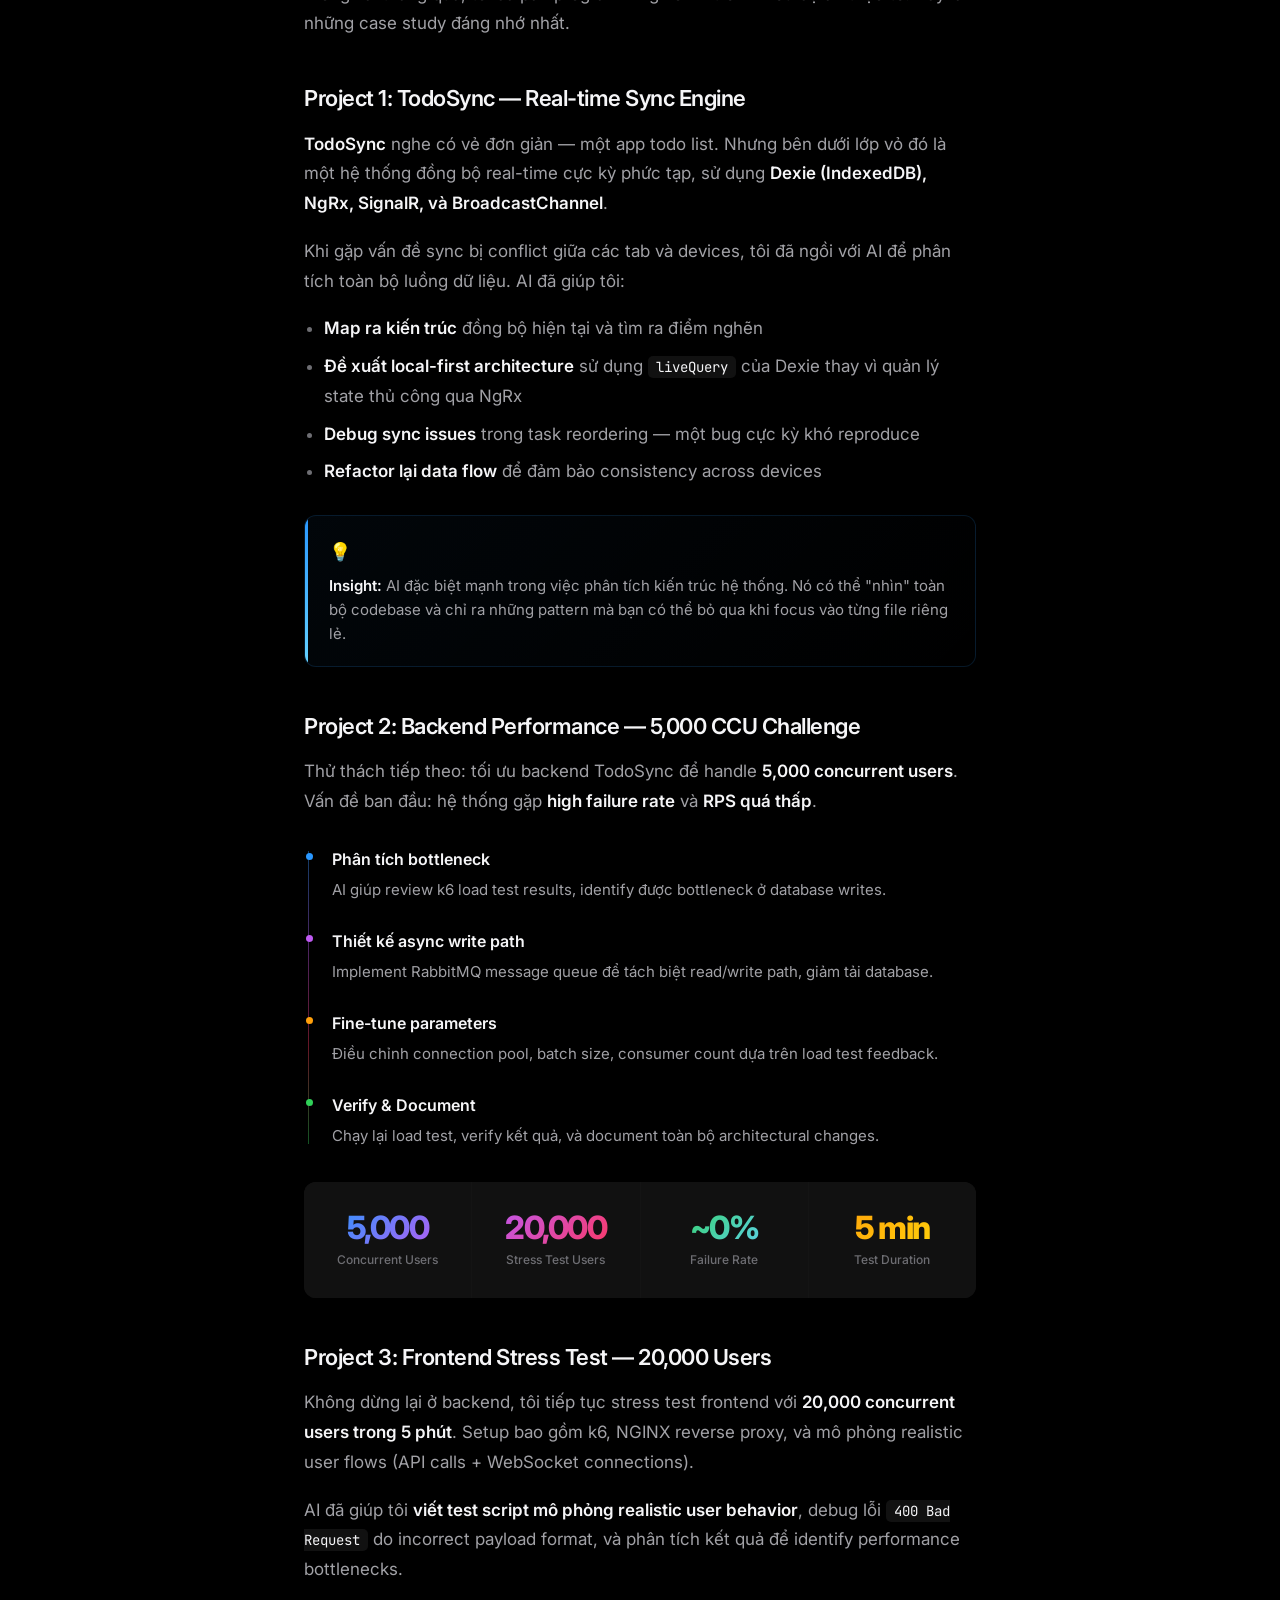
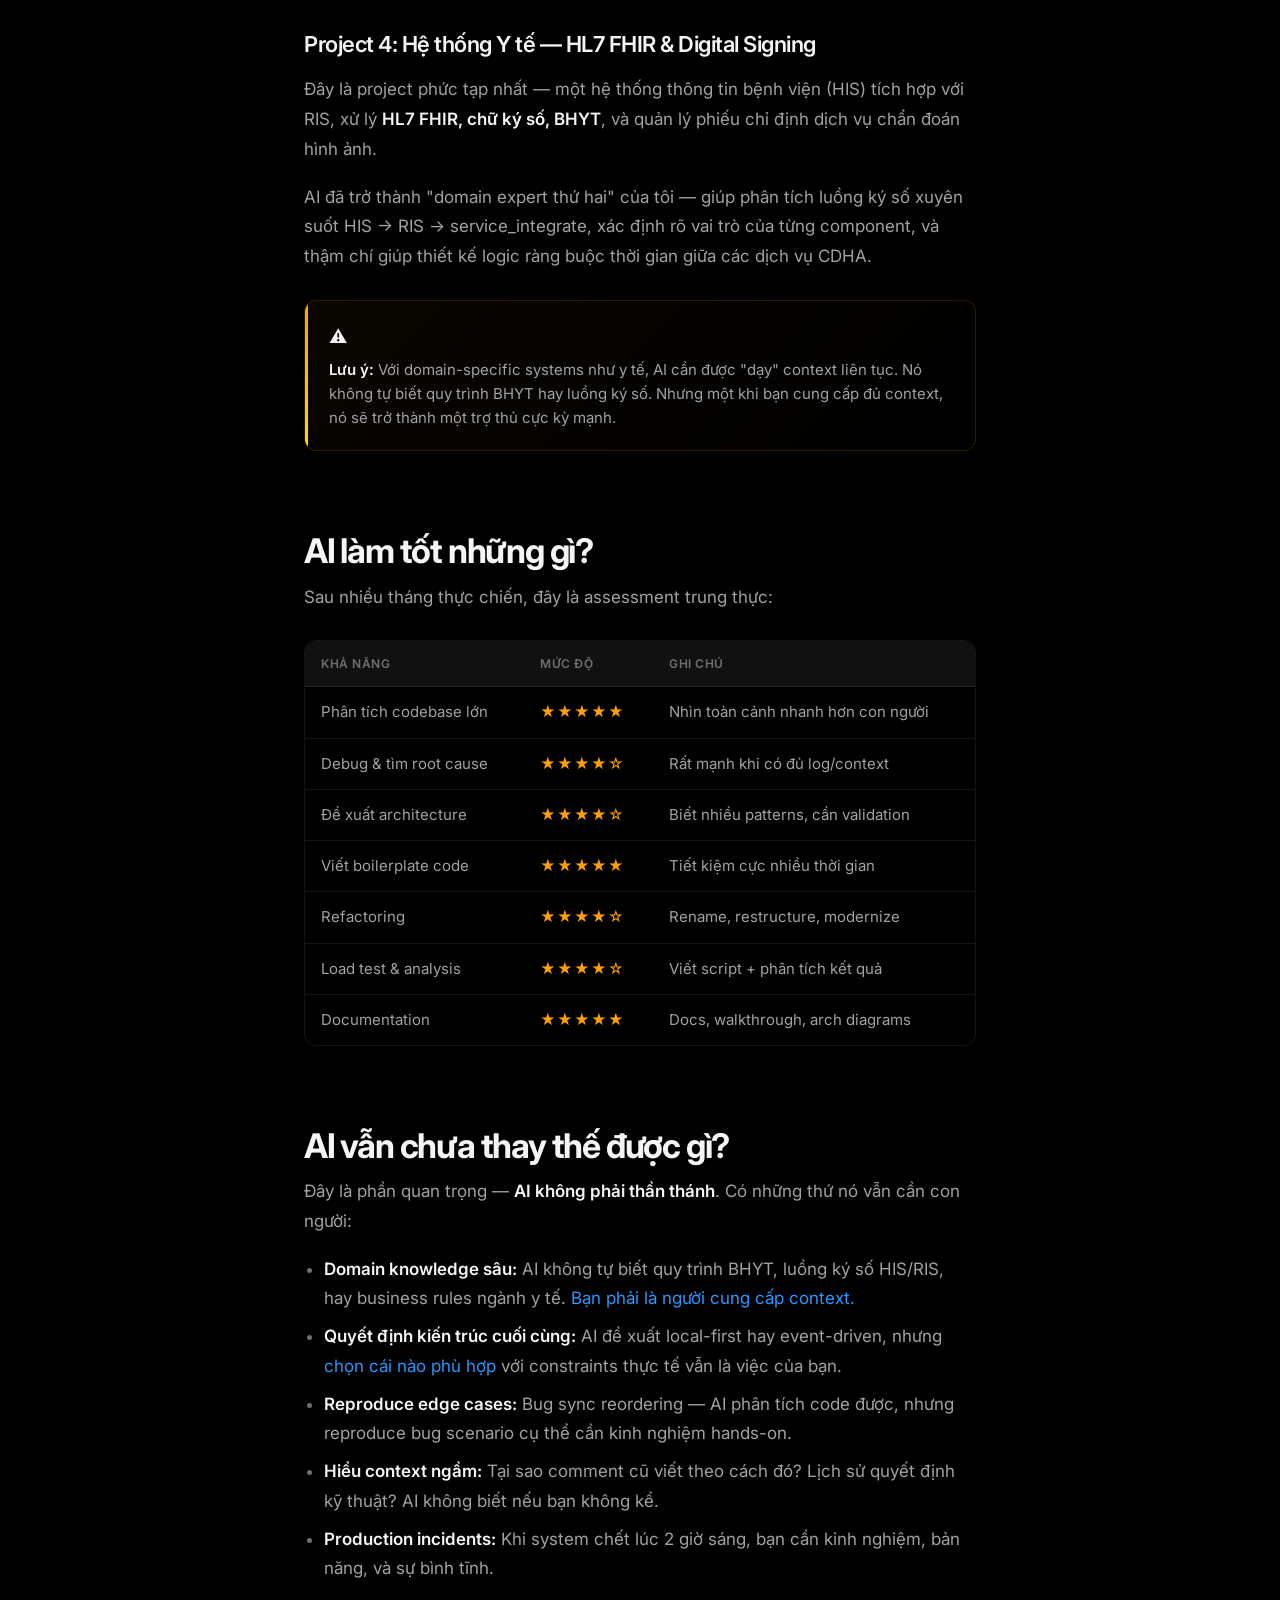
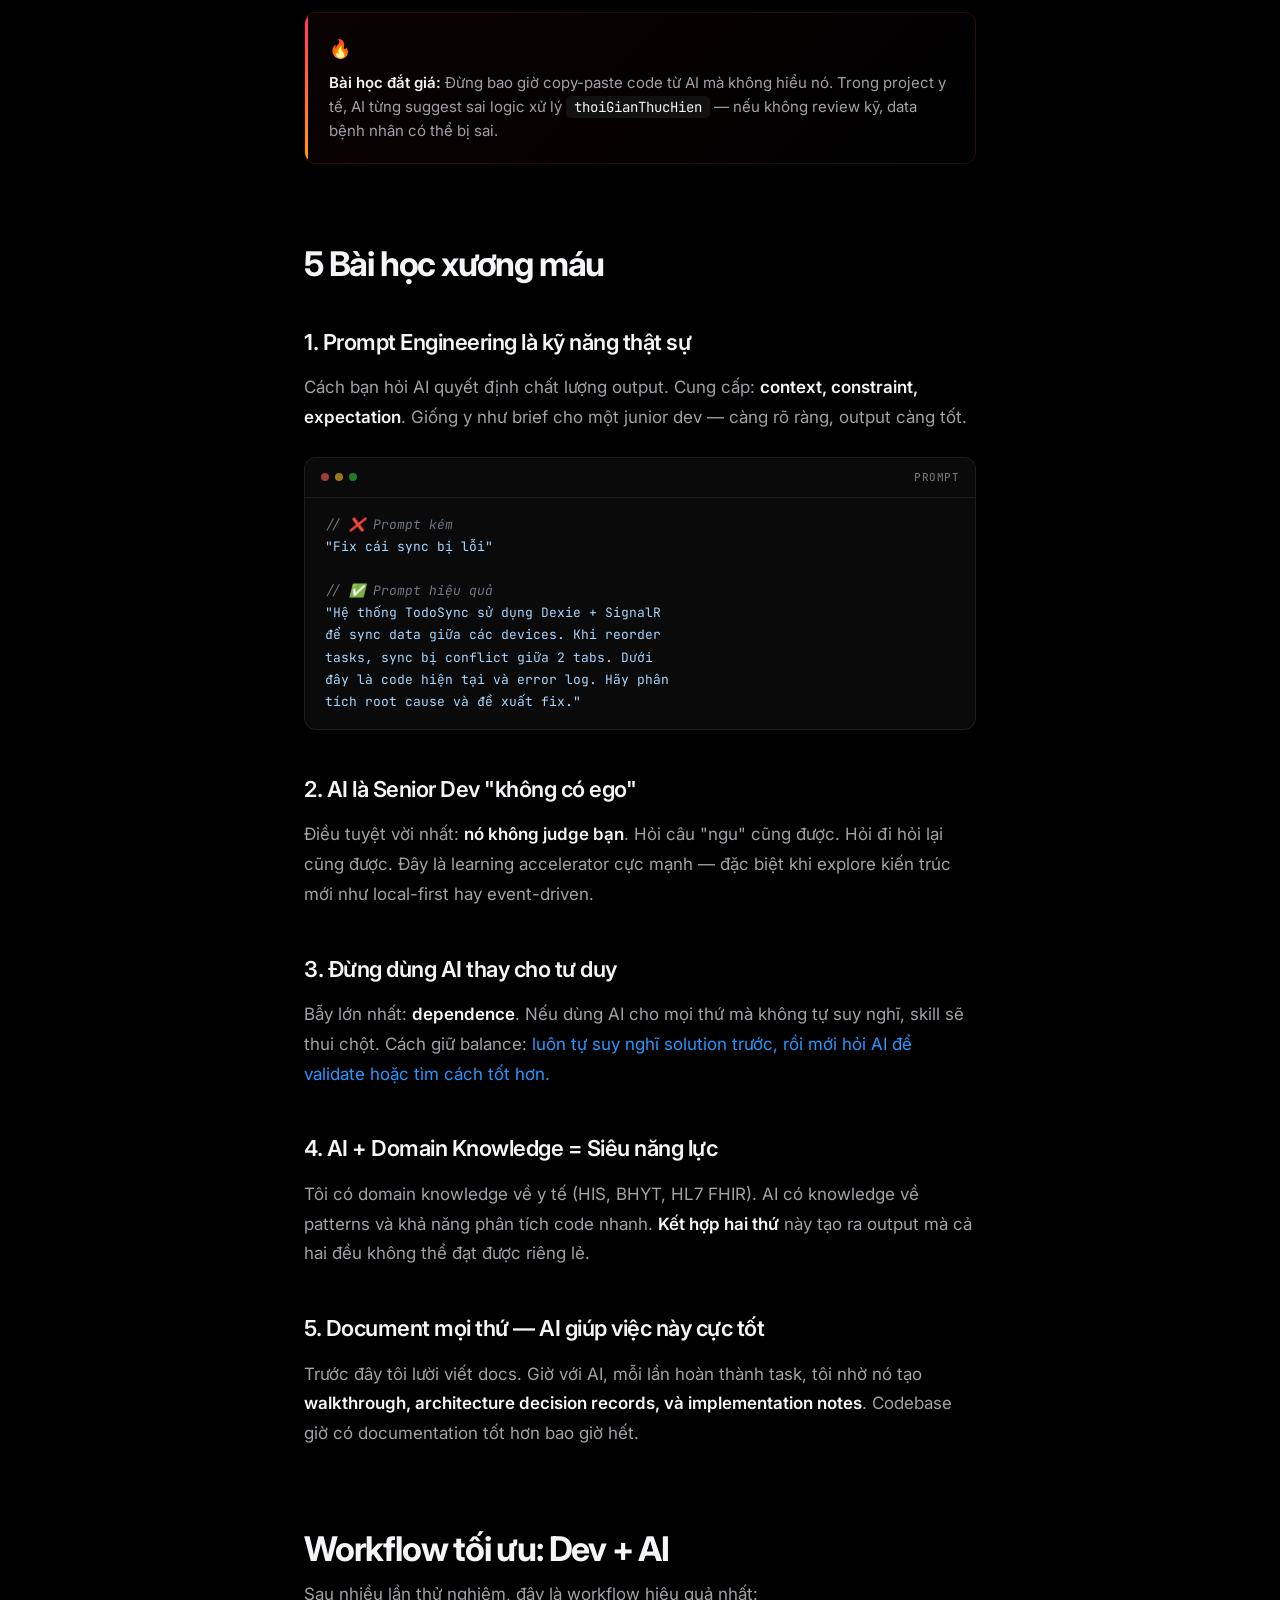
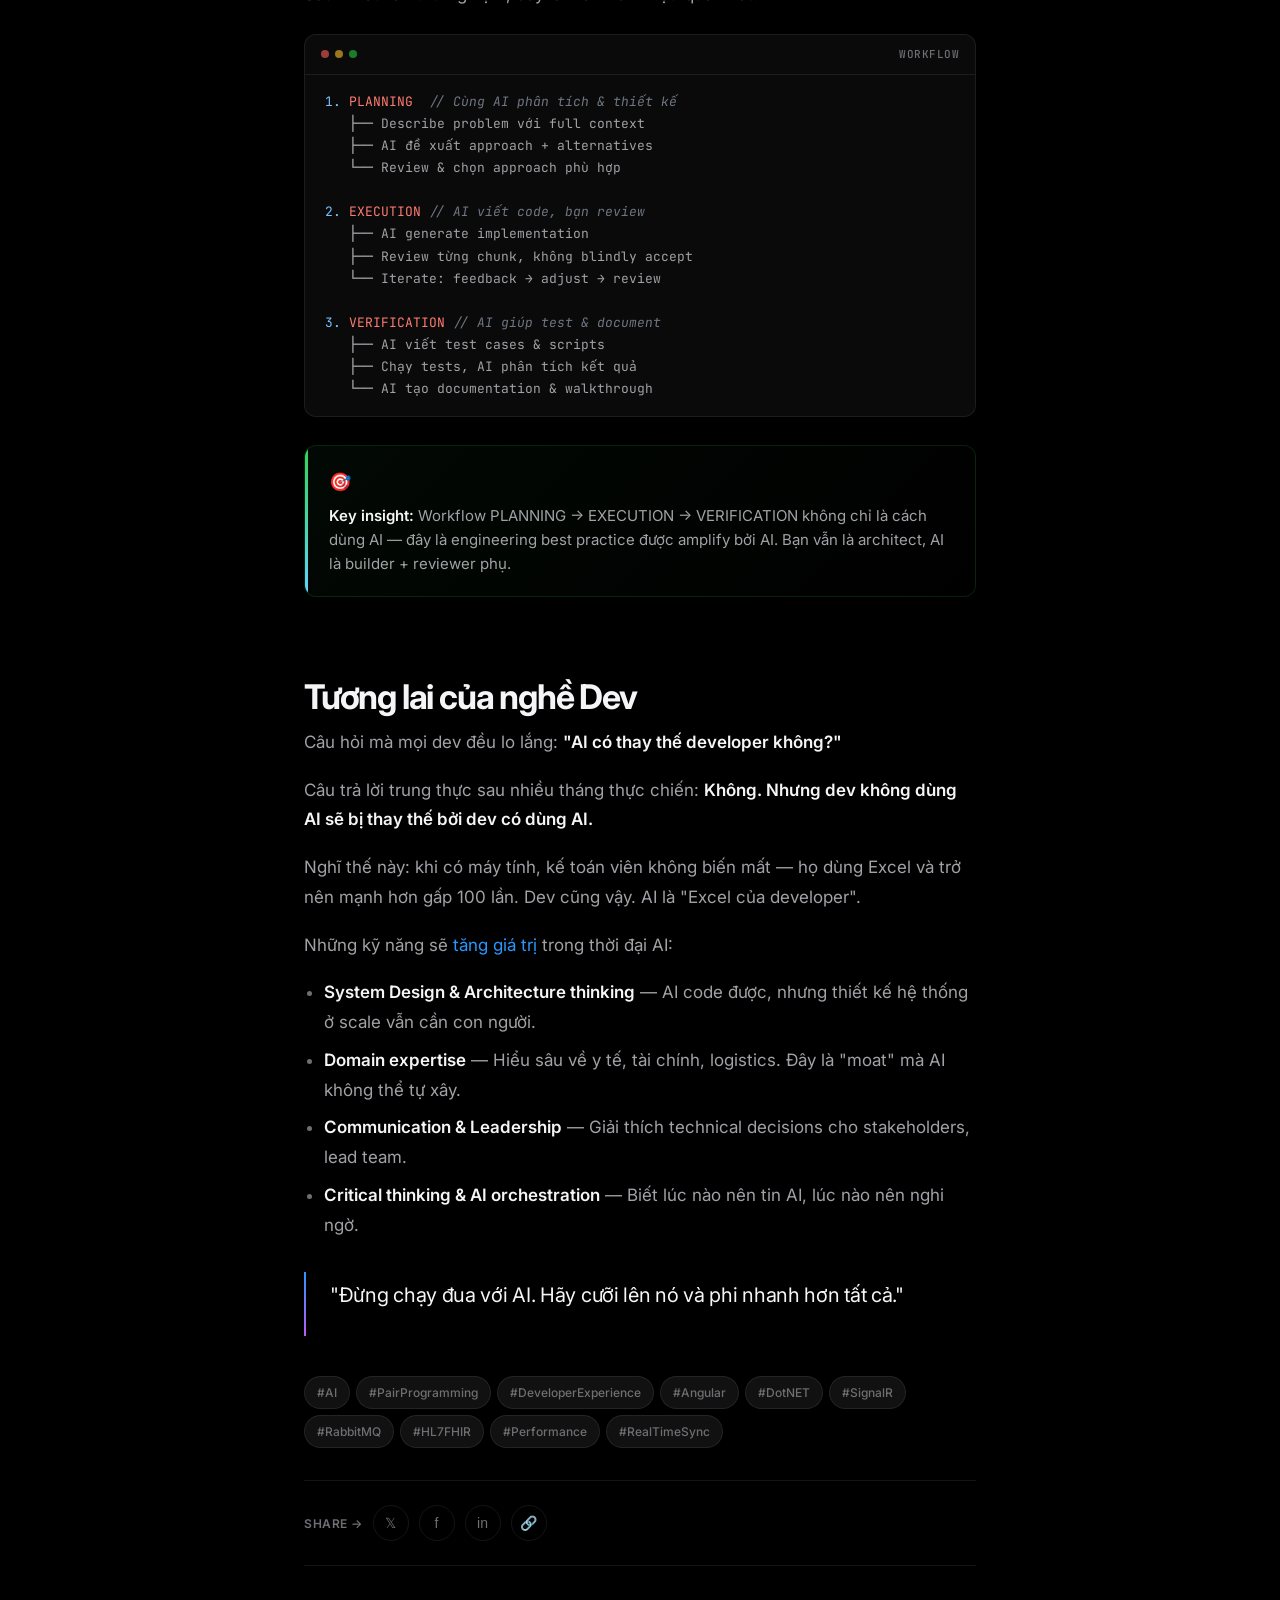
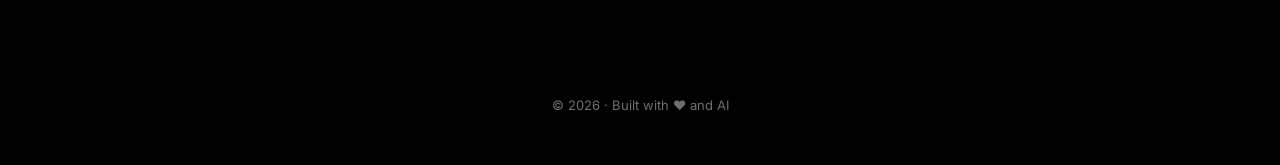
==== commit b11ac3ba: "style: Apple Intelligence colorful gradients + fix logo to vietda.ai" ====
--- a/index.html
+++ b/index.html
@@ -99,7 +99,10 @@
         .nav-brand {
             font-size: 21px;
             font-weight: 700;
-            color: var(--text-primary);
+            background: linear-gradient(90deg, #2997ff, #bf5af2);
+            -webkit-background-clip: text;
+            -webkit-text-fill-color: transparent;
+            background-clip: text;
             letter-spacing: -0.3px;
         }
 
@@ -128,22 +131,46 @@
             top: 0;
             left: 0;
             height: 2px;
-            background: var(--accent);
+            background: linear-gradient(90deg, #ff375f, #ff9f0a, #ffd60a, #30d158, #2997ff, #bf5af2, #ff375f);
+            background-size: 200% 100%;
+            animation: progressShimmer 3s linear infinite;
             z-index: 101;
             transition: width 0.1s linear;
+        }
+
+        @keyframes progressShimmer {
+            0% { background-position: 0% 0; }
+            100% { background-position: 200% 0; }
         }
 
         /* ========== HERO ========== */
         .hero {
             padding: 160px 0 80px;
             text-align: center;
+            position: relative;
+        }
+
+        .hero::before {
+            content: '';
+            position: absolute;
+            top: 50%;
+            left: 50%;
+            transform: translate(-50%, -55%);
+            width: 600px;
+            height: 400px;
+            background: radial-gradient(ellipse, rgba(41,151,255,0.08) 0%, rgba(191,90,242,0.06) 40%, transparent 70%);
+            pointer-events: none;
+            z-index: -1;
         }
 
         .hero-eyebrow {
             display: inline-block;
             font-size: 14px;
             font-weight: 600;
-            color: var(--accent);
+            background: linear-gradient(90deg, #2997ff, #30d158);
+            -webkit-background-clip: text;
+            -webkit-text-fill-color: transparent;
+            background-clip: text;
             letter-spacing: -0.2px;
             margin-bottom: 16px;
         }
@@ -153,7 +180,10 @@
             font-weight: 800;
             line-height: 1.05;
             letter-spacing: -3px;
-            color: var(--text-primary);
+            background: linear-gradient(135deg, #f5f5f7 0%, #f5f5f7 25%, #2997ff 50%, #bf5af2 75%, #ff375f 100%);
+            -webkit-background-clip: text;
+            -webkit-text-fill-color: transparent;
+            background-clip: text;
             margin-bottom: 20px;
         }
 
@@ -311,7 +341,8 @@
 
         /* ========== BLOCKQUOTE ========== */
         blockquote {
-            border-left: 2px solid var(--accent);
+            border-left: 2px solid transparent;
+            border-image: linear-gradient(to bottom, #2997ff, #bf5af2) 1;
             padding: 8px 24px;
             margin: 32px 0;
         }
@@ -398,6 +429,17 @@
             margin: 28px 0;
             border: 1px solid var(--border);
             background: var(--bg-card);
+            position: relative;
+            overflow: hidden;
+        }
+
+        .callout::before {
+            content: '';
+            position: absolute;
+            left: 0;
+            top: 0;
+            bottom: 0;
+            width: 3px;
         }
 
         .callout-icon {
@@ -412,10 +454,14 @@
             line-height: 1.6;
         }
 
-        .callout.blue { border-color: rgba(41, 151, 255, 0.2); }
-        .callout.yellow { border-color: rgba(255, 159, 10, 0.2); }
-        .callout.green { border-color: rgba(48, 209, 88, 0.2); }
-        .callout.red { border-color: rgba(255, 69, 58, 0.2); }
+        .callout.blue { border-color: rgba(41, 151, 255, 0.15); background: linear-gradient(135deg, rgba(41,151,255,0.04), transparent); }
+        .callout.blue::before { background: linear-gradient(to bottom, #2997ff, #64d2ff); }
+        .callout.yellow { border-color: rgba(255, 159, 10, 0.15); background: linear-gradient(135deg, rgba(255,159,10,0.04), transparent); }
+        .callout.yellow::before { background: linear-gradient(to bottom, #ff9f0a, #ffd60a); }
+        .callout.green { border-color: rgba(48, 209, 88, 0.15); background: linear-gradient(135deg, rgba(48,209,88,0.04), transparent); }
+        .callout.green::before { background: linear-gradient(to bottom, #30d158, #64d2ff); }
+        .callout.red { border-color: rgba(255, 69, 58, 0.15); background: linear-gradient(135deg, rgba(255,69,58,0.04), transparent); }
+        .callout.red::before { background: linear-gradient(to bottom, #ff375f, #ff9f0a); }
 
         /* ========== STATS ========== */
         .stats {
@@ -438,8 +484,29 @@
             font-size: 32px;
             font-weight: 800;
             letter-spacing: -1.5px;
-            color: var(--text-primary);
+            background: linear-gradient(135deg, #2997ff, #bf5af2);
+            -webkit-background-clip: text;
+            -webkit-text-fill-color: transparent;
+            background-clip: text;
             line-height: 1.1;
+        }
+
+        .stat:nth-child(2) .stat-num {
+            background: linear-gradient(135deg, #bf5af2, #ff375f);
+            -webkit-background-clip: text;
+            background-clip: text;
+        }
+
+        .stat:nth-child(3) .stat-num {
+            background: linear-gradient(135deg, #30d158, #64d2ff);
+            -webkit-background-clip: text;
+            background-clip: text;
+        }
+
+        .stat:nth-child(4) .stat-num {
+            background: linear-gradient(135deg, #ff9f0a, #ffd60a);
+            -webkit-background-clip: text;
+            background-clip: text;
         }
 
         .stat-desc {
@@ -463,7 +530,8 @@
             top: 6px;
             bottom: 6px;
             width: 1px;
-            background: var(--border);
+            background: linear-gradient(to bottom, #2997ff, #bf5af2, #ff375f, #30d158);
+            opacity: 0.4;
         }
 
         .tl-item {
@@ -552,12 +620,13 @@
             font-size: 12px;
             font-weight: 500;
             color: var(--text-tertiary);
-            transition: all 0.2s;
+            transition: all 0.3s ease;
         }
 
         .tag:hover {
-            color: var(--text-secondary);
-            border-color: var(--border-hover);
+            color: var(--text-primary);
+            border-color: rgba(41, 151, 255, 0.4);
+            background: rgba(41, 151, 255, 0.08);
         }
 
         /* ========== SHARE ========== */
@@ -643,7 +712,7 @@
 
 <nav class="navbar" id="navbar">
     <div class="container-wide">
-        <div class="nav-brand">viet.ai</div>
+        <div class="nav-brand">vietda.ai</div>
         <div class="nav-links">
             <a href="#intro">Intro</a>
             <a href="#projects">Dự án</a>
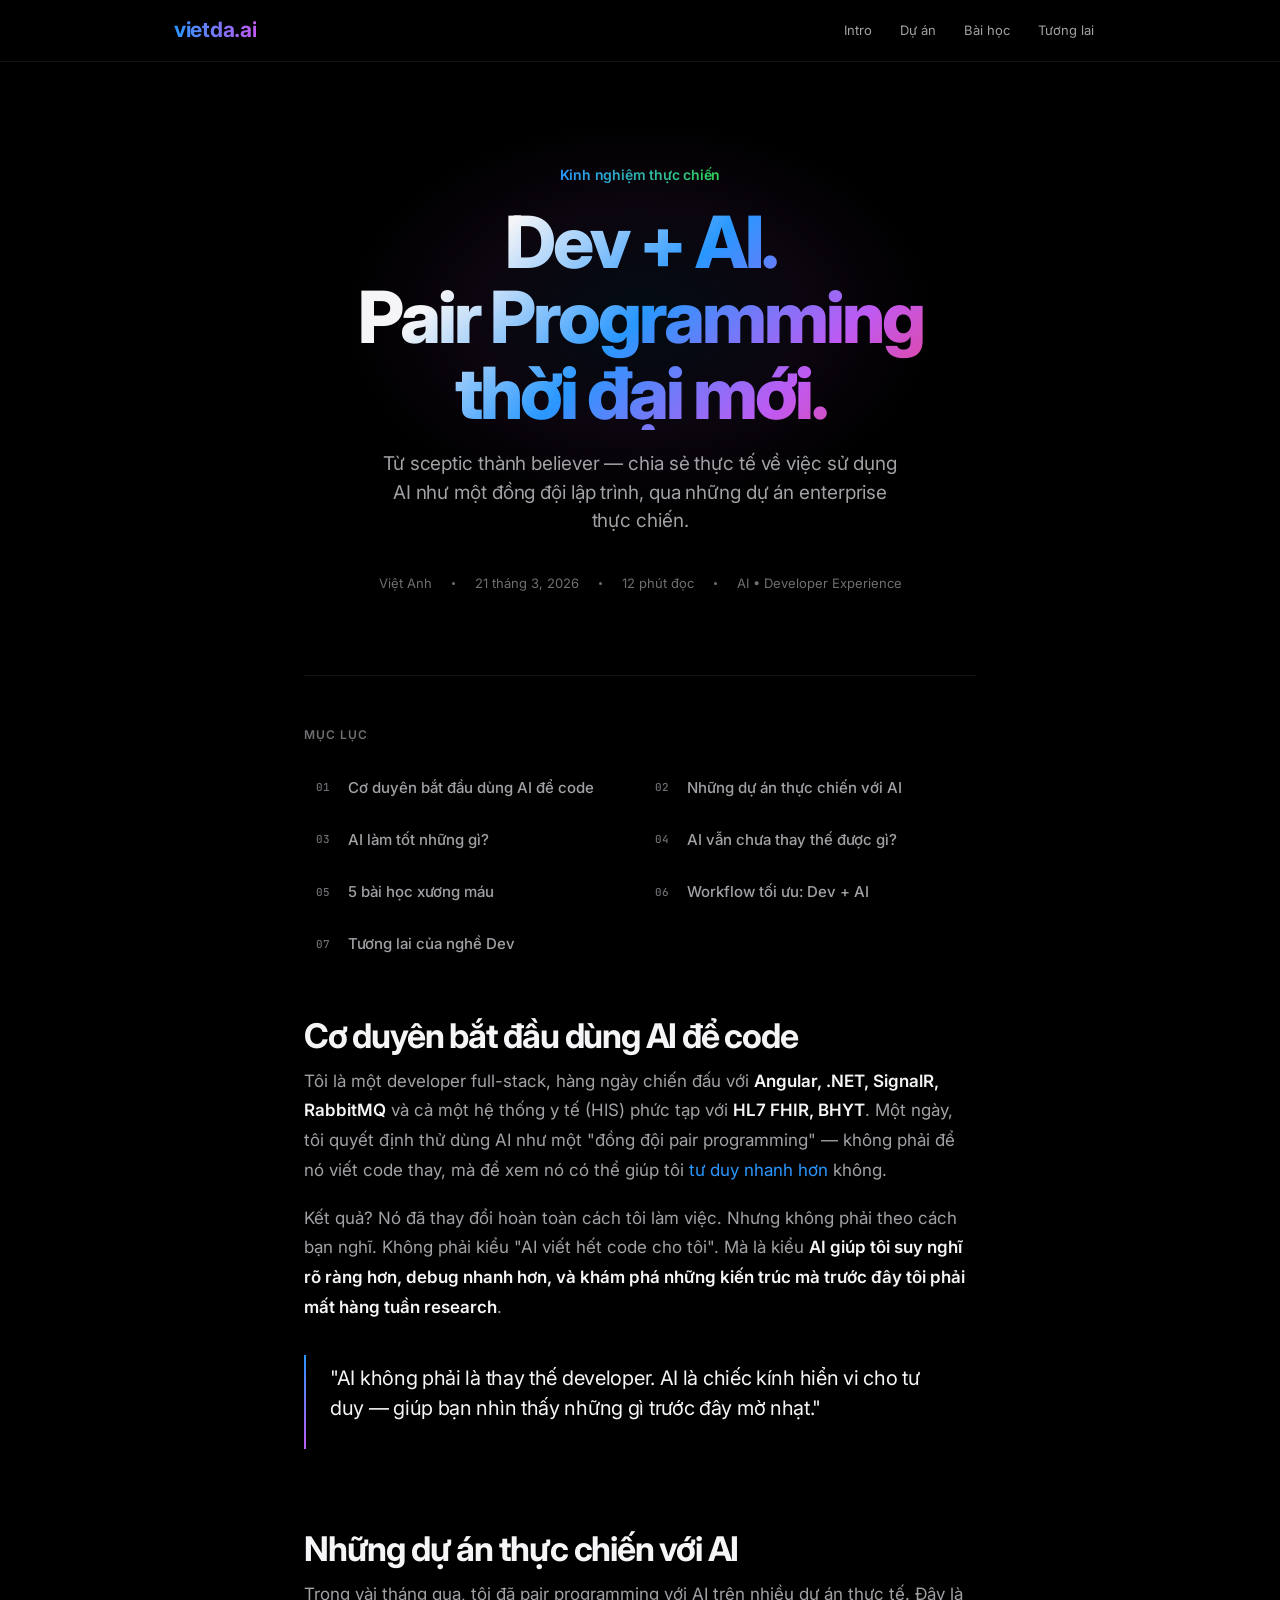
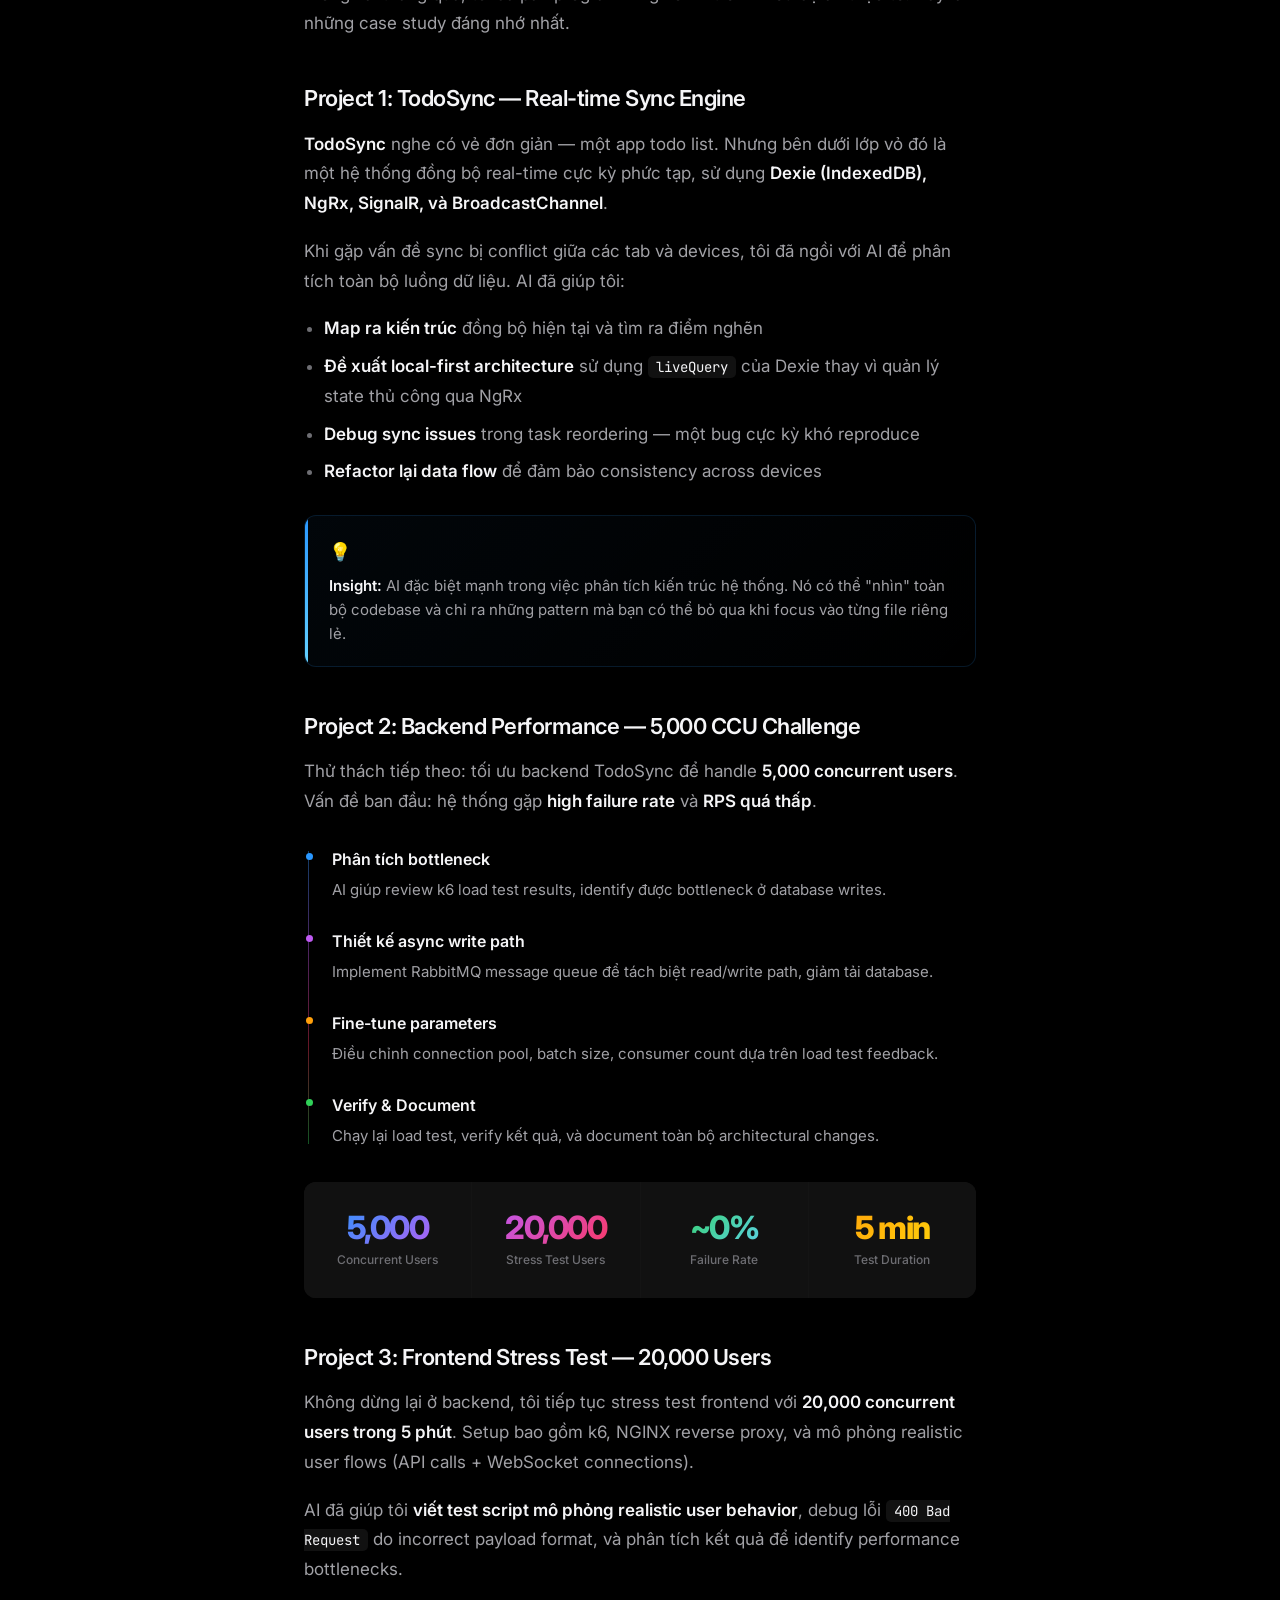
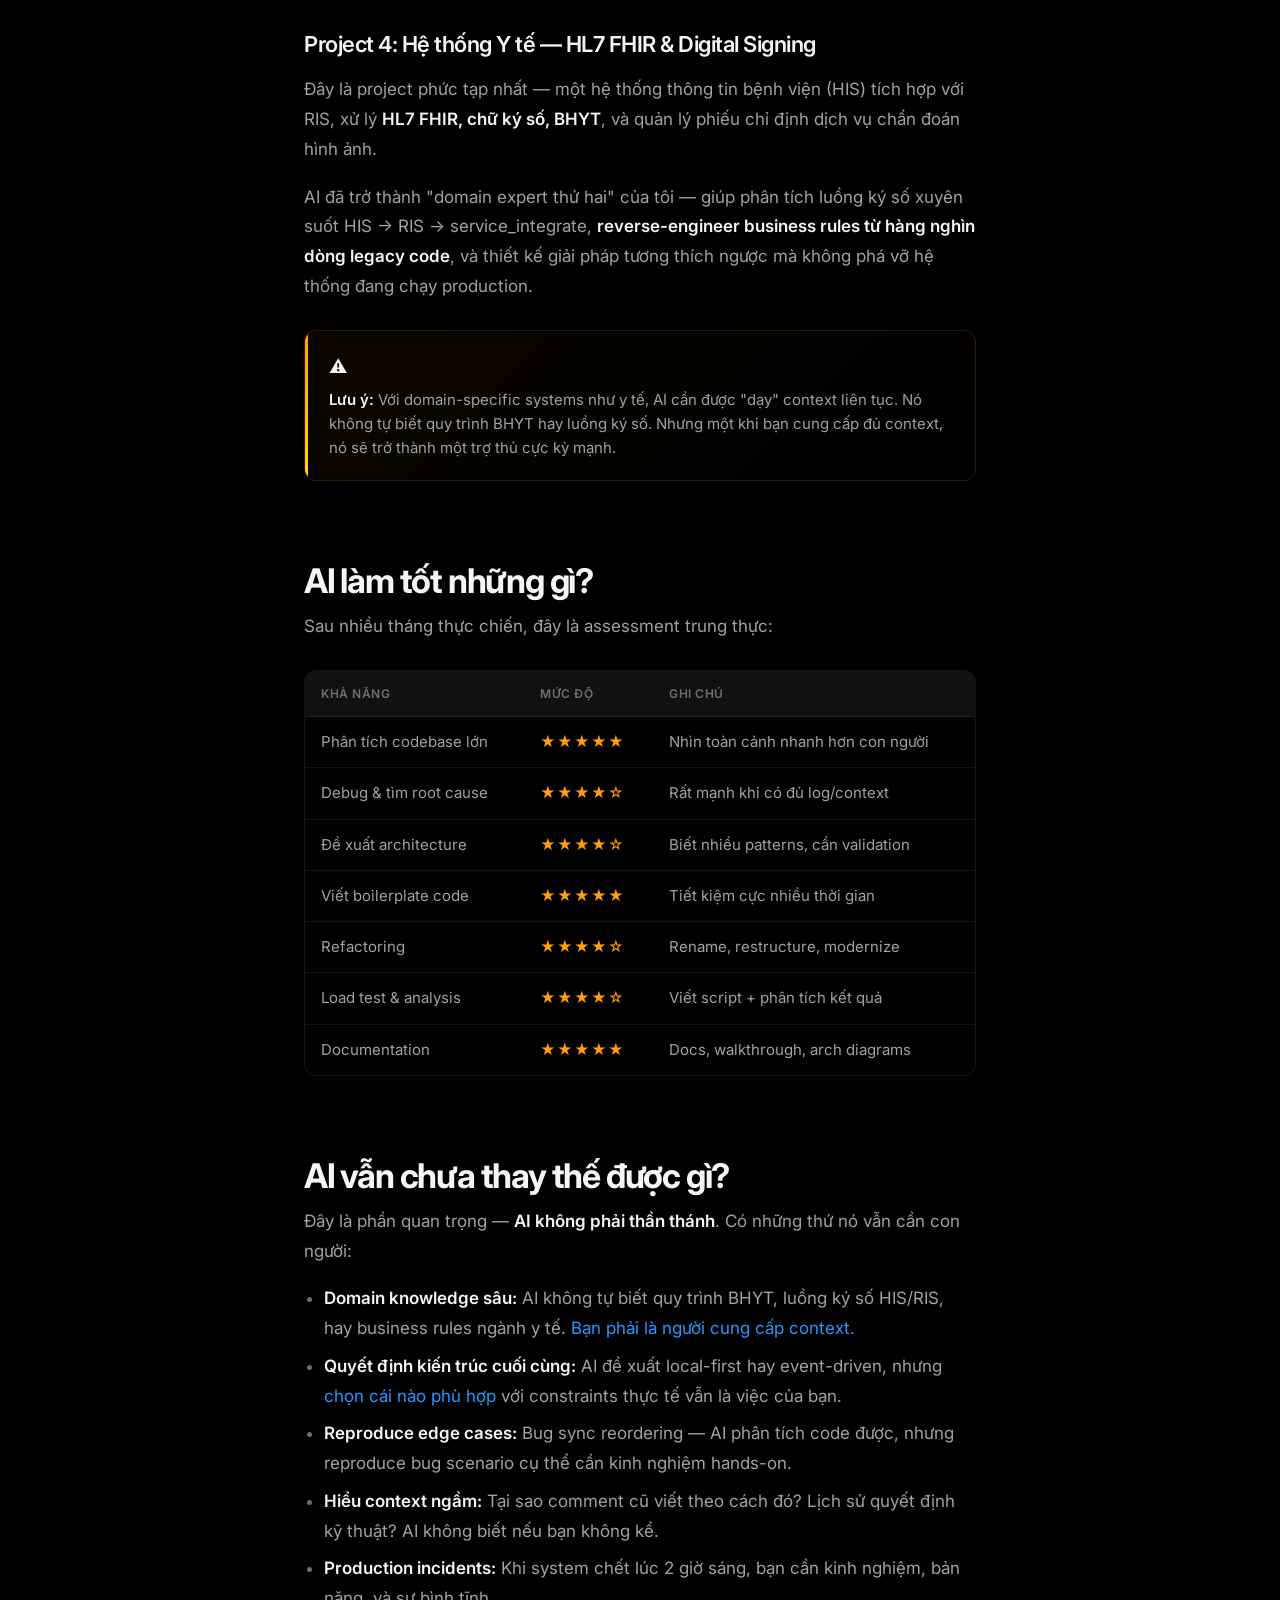
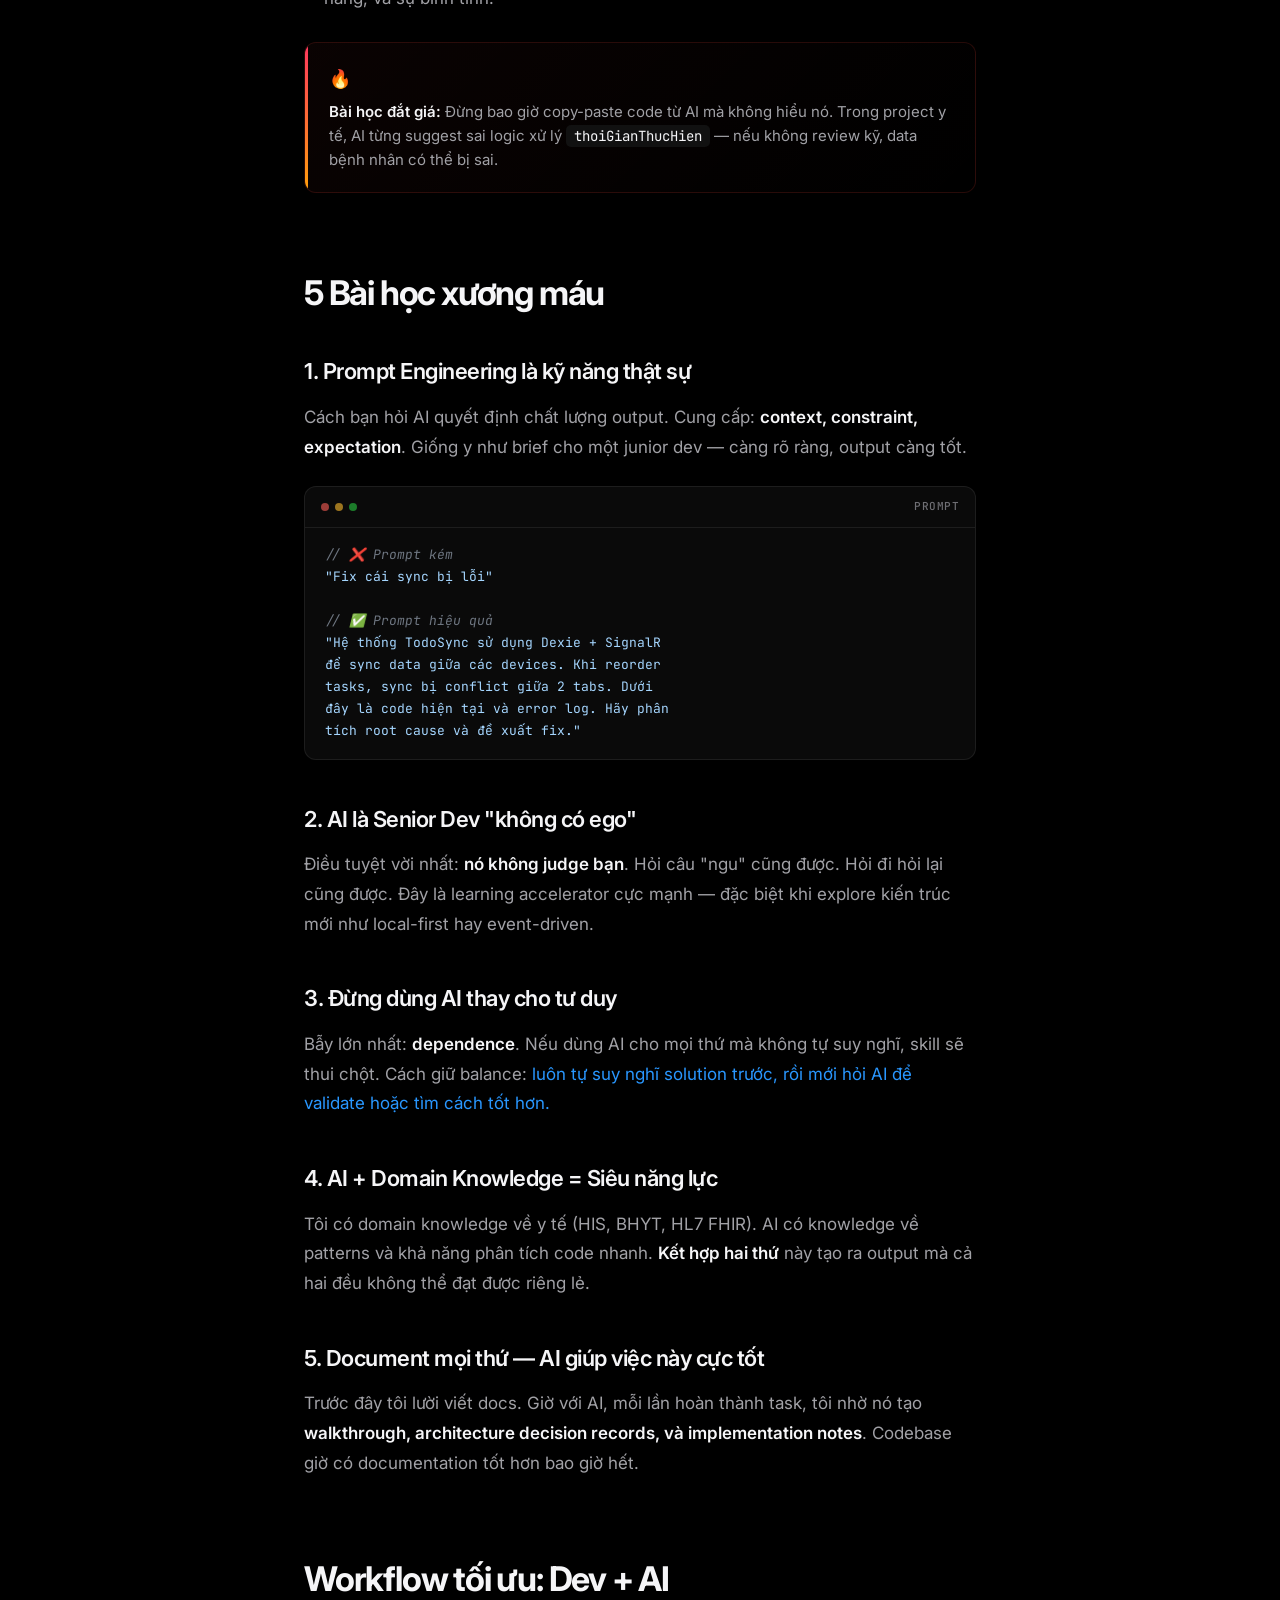
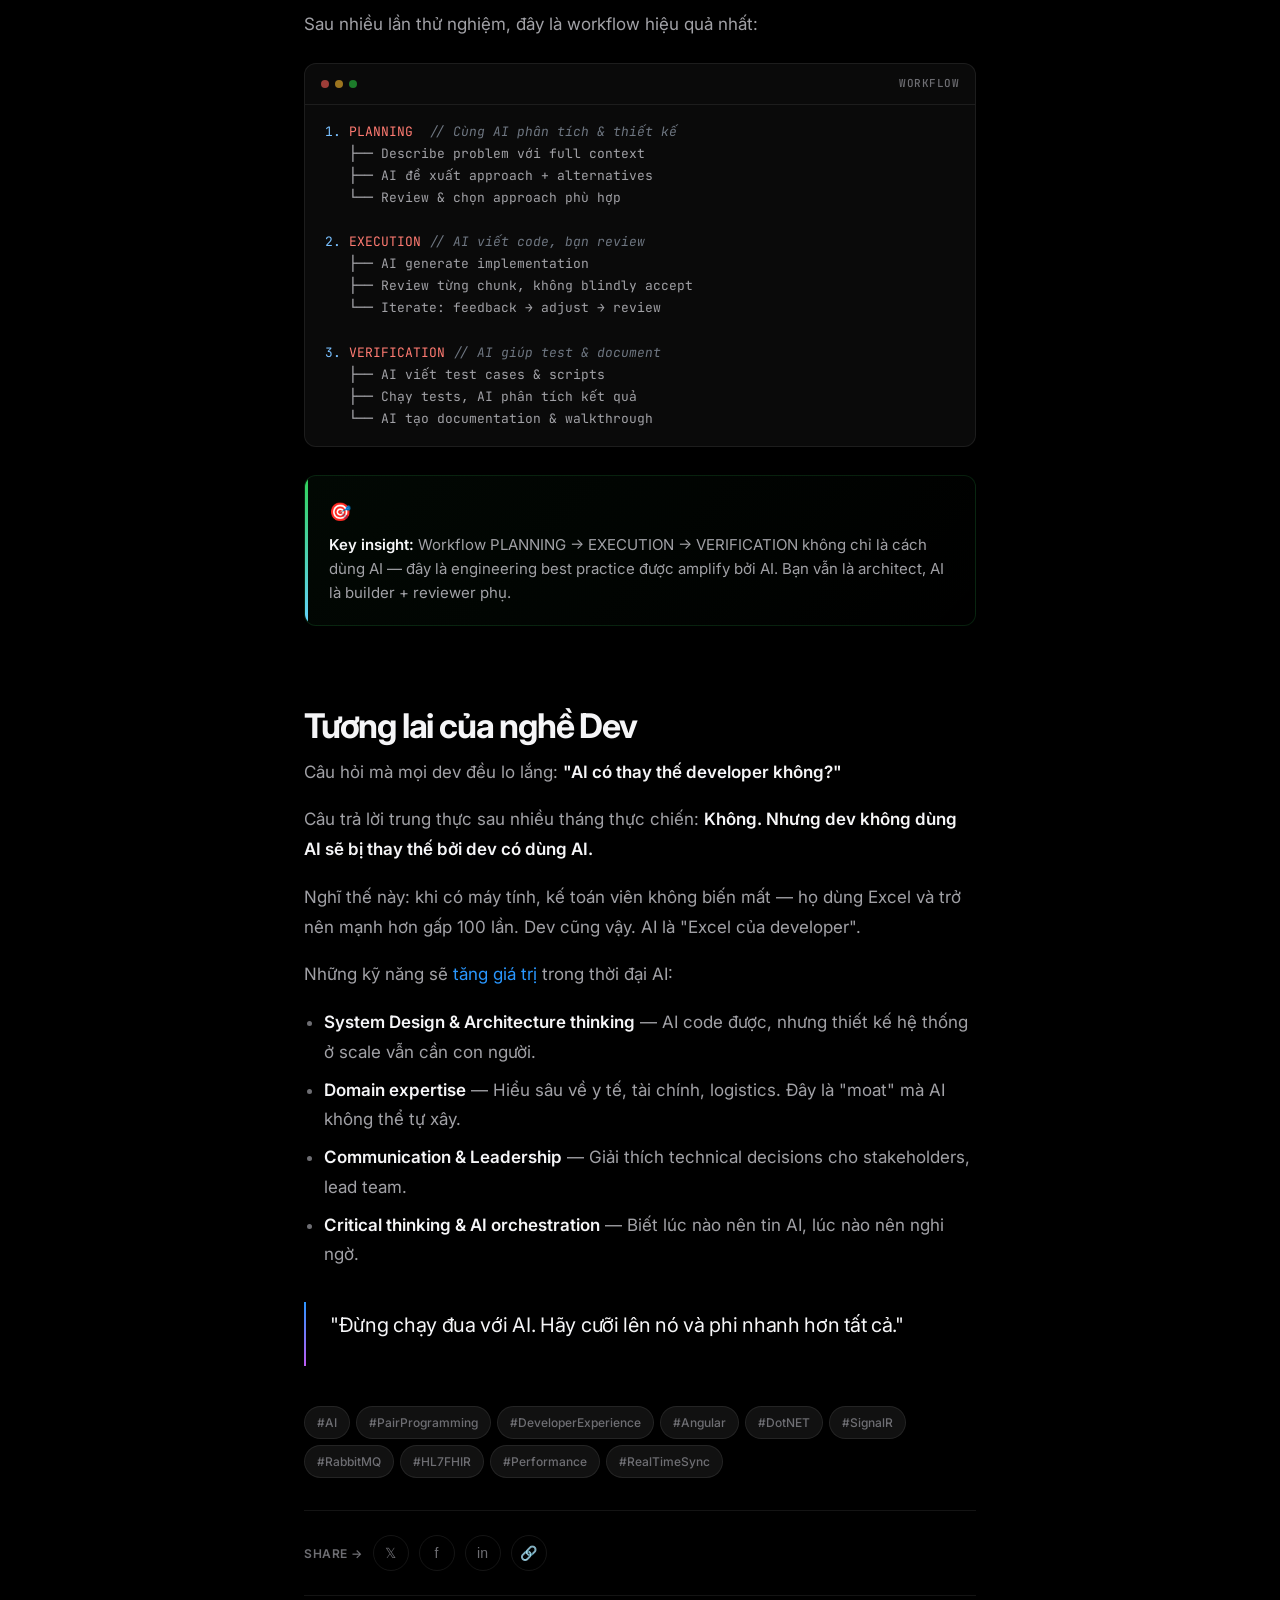
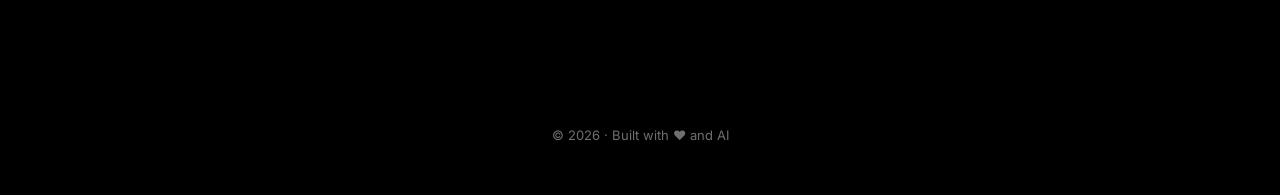
==== commit 88e2a12c: "content: improve HIS project description" ====
--- a/index.html
+++ b/index.html
@@ -860,7 +860,7 @@
                 Đây là project phức tạp nhất — một hệ thống thông tin bệnh viện (HIS) tích hợp với RIS, xử lý <strong>HL7 FHIR, chữ ký số, BHYT</strong>, và quản lý phiếu chỉ định dịch vụ chẩn đoán hình ảnh.
             </p>
             <p>
-                AI đã trở thành "domain expert thứ hai" của tôi — giúp phân tích luồng ký số xuyên suốt HIS → RIS → service_integrate, xác định rõ vai trò của từng component, và thậm chí giúp thiết kế logic ràng buộc thời gian giữa các dịch vụ CDHA.
+                AI đã trở thành "domain expert thứ hai" của tôi — giúp phân tích luồng ký số xuyên suốt HIS → RIS → service_integrate, <strong>reverse-engineer business rules từ hàng nghìn dòng legacy code</strong>, và thiết kế giải pháp tương thích ngược mà không phá vỡ hệ thống đang chạy production.
             </p>
         </div>
 
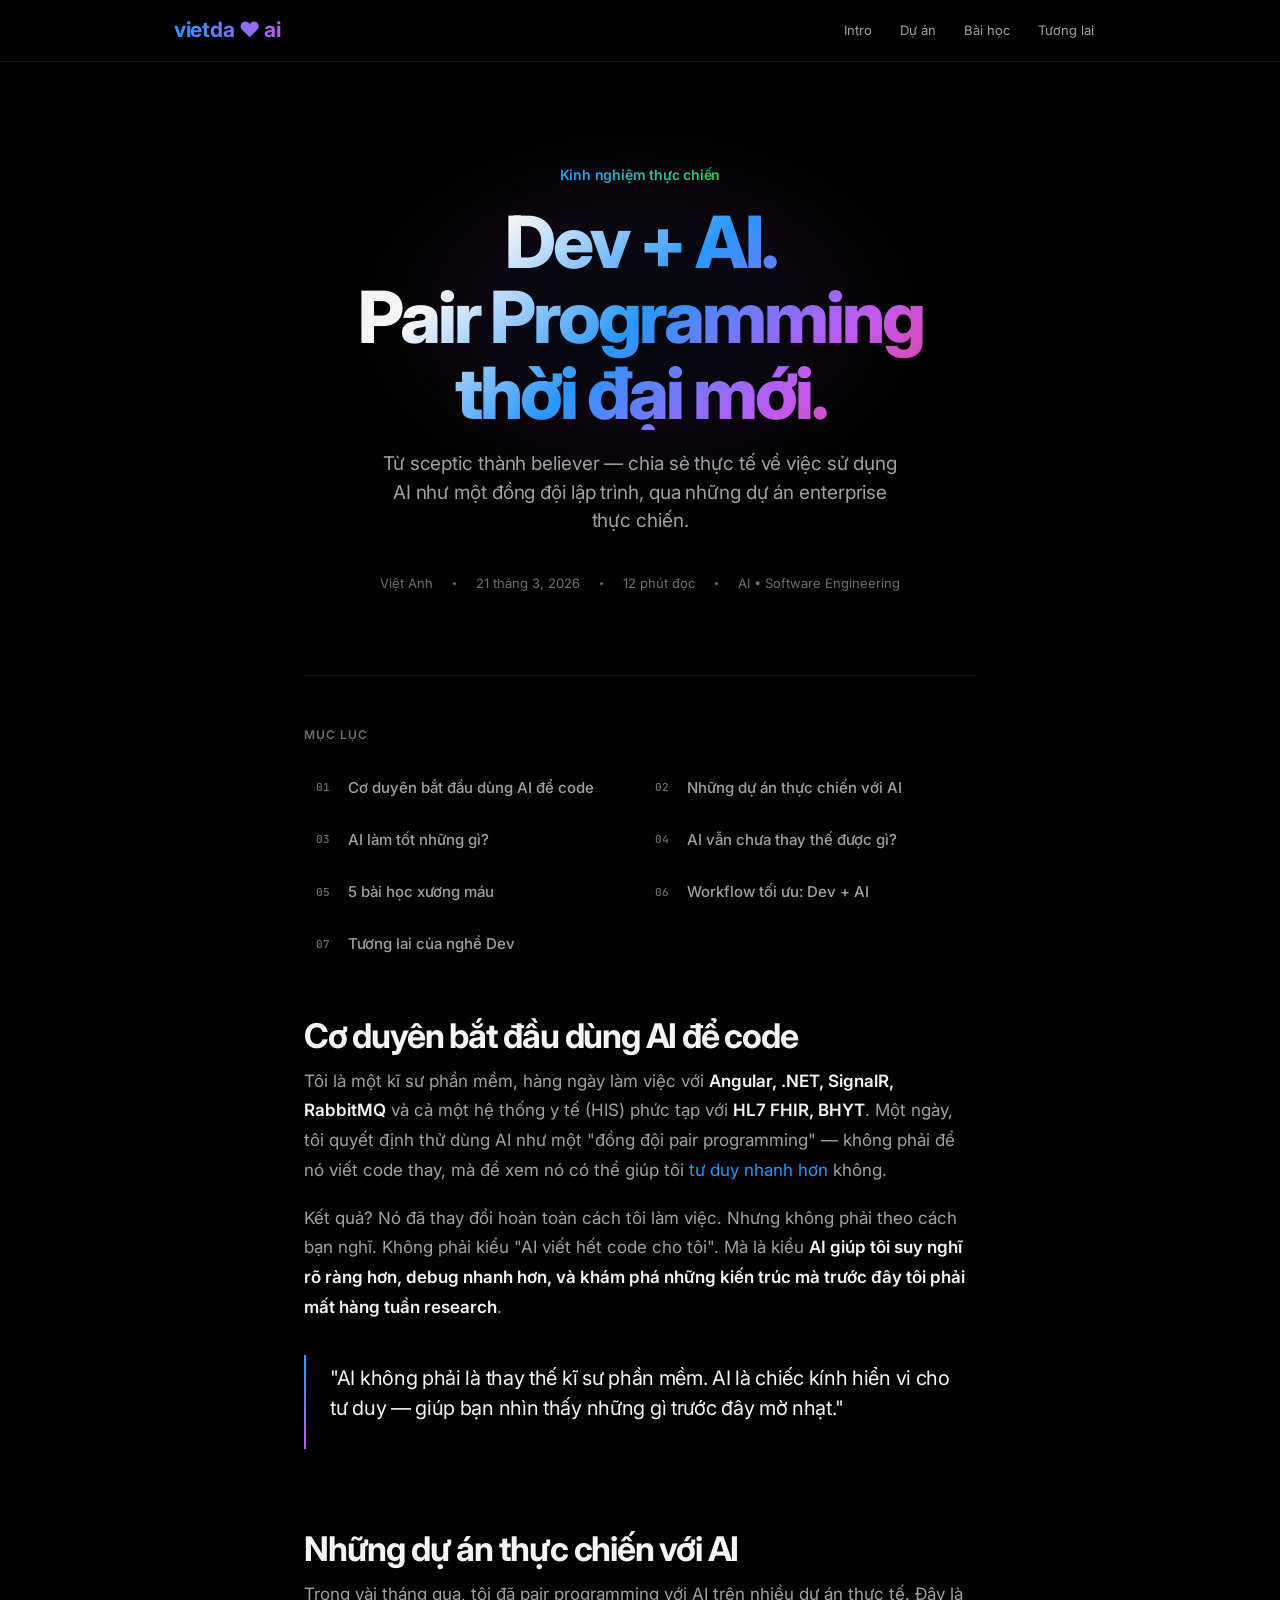
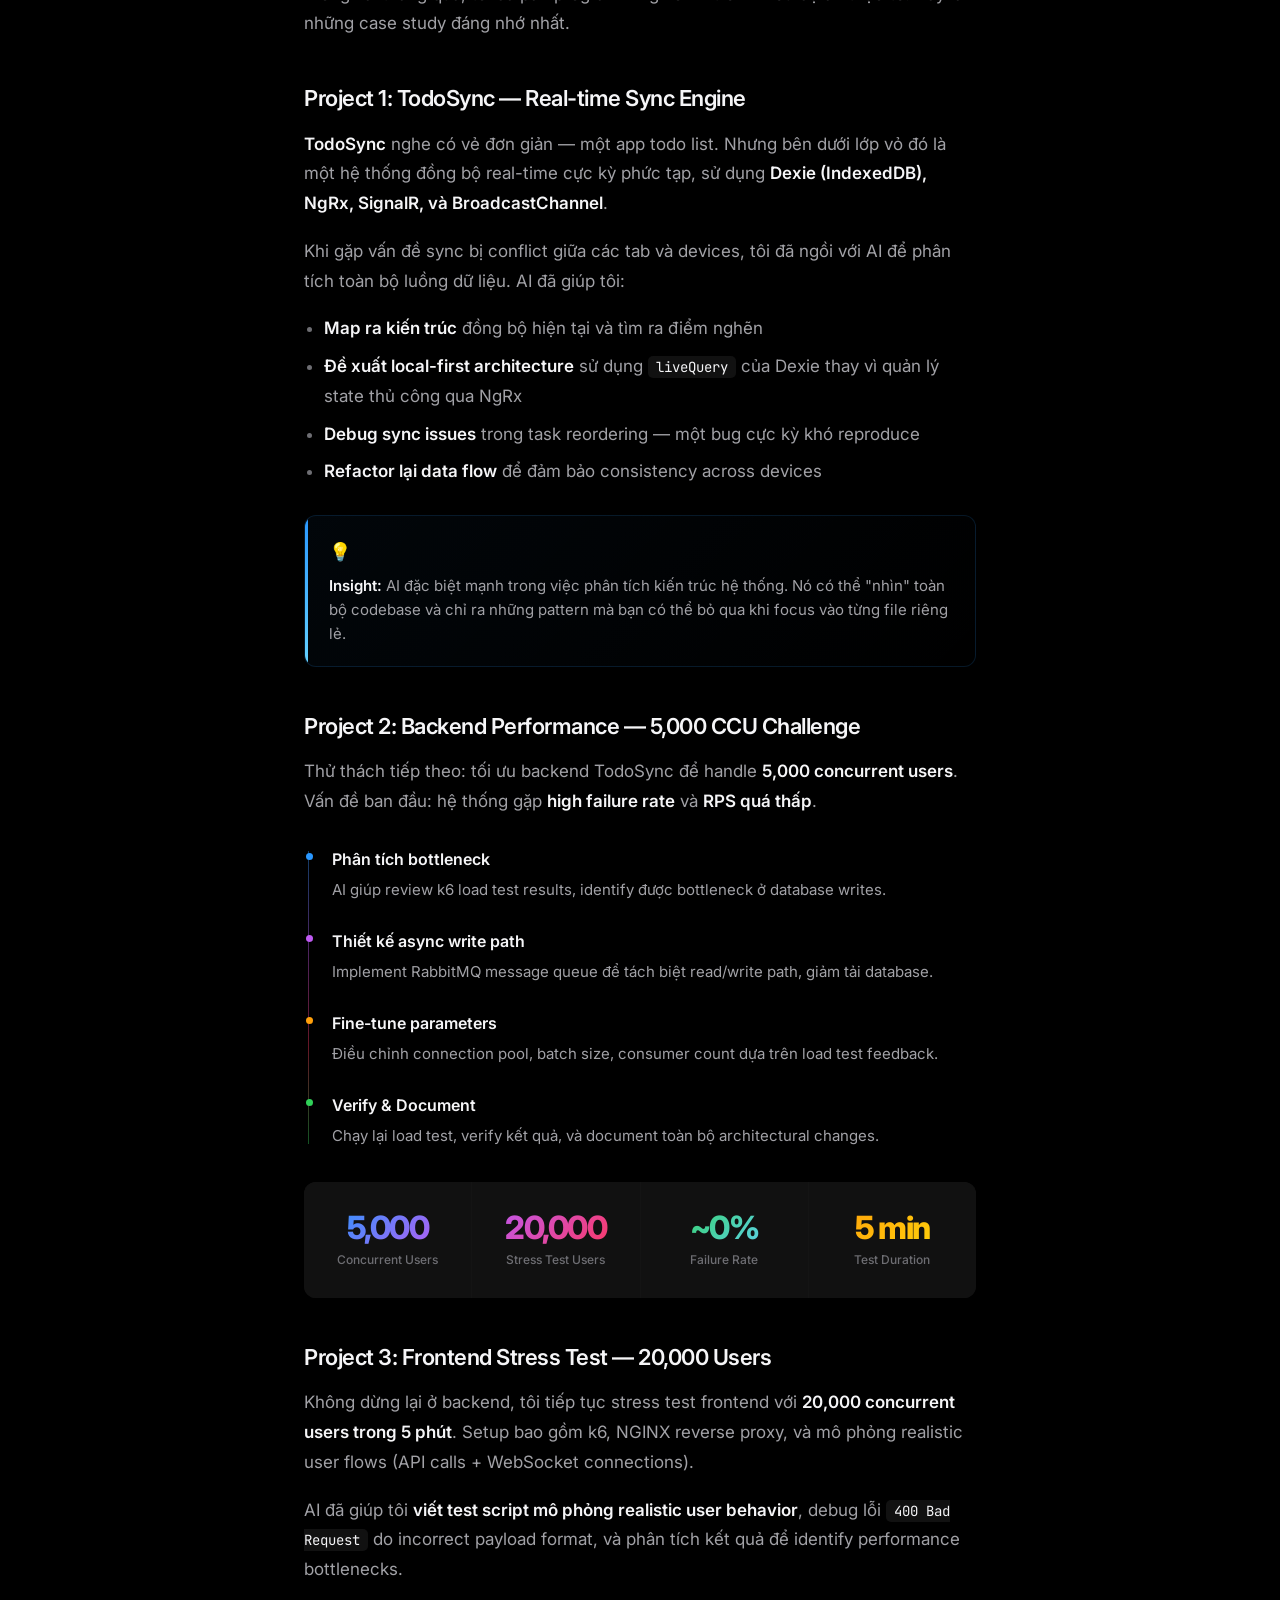
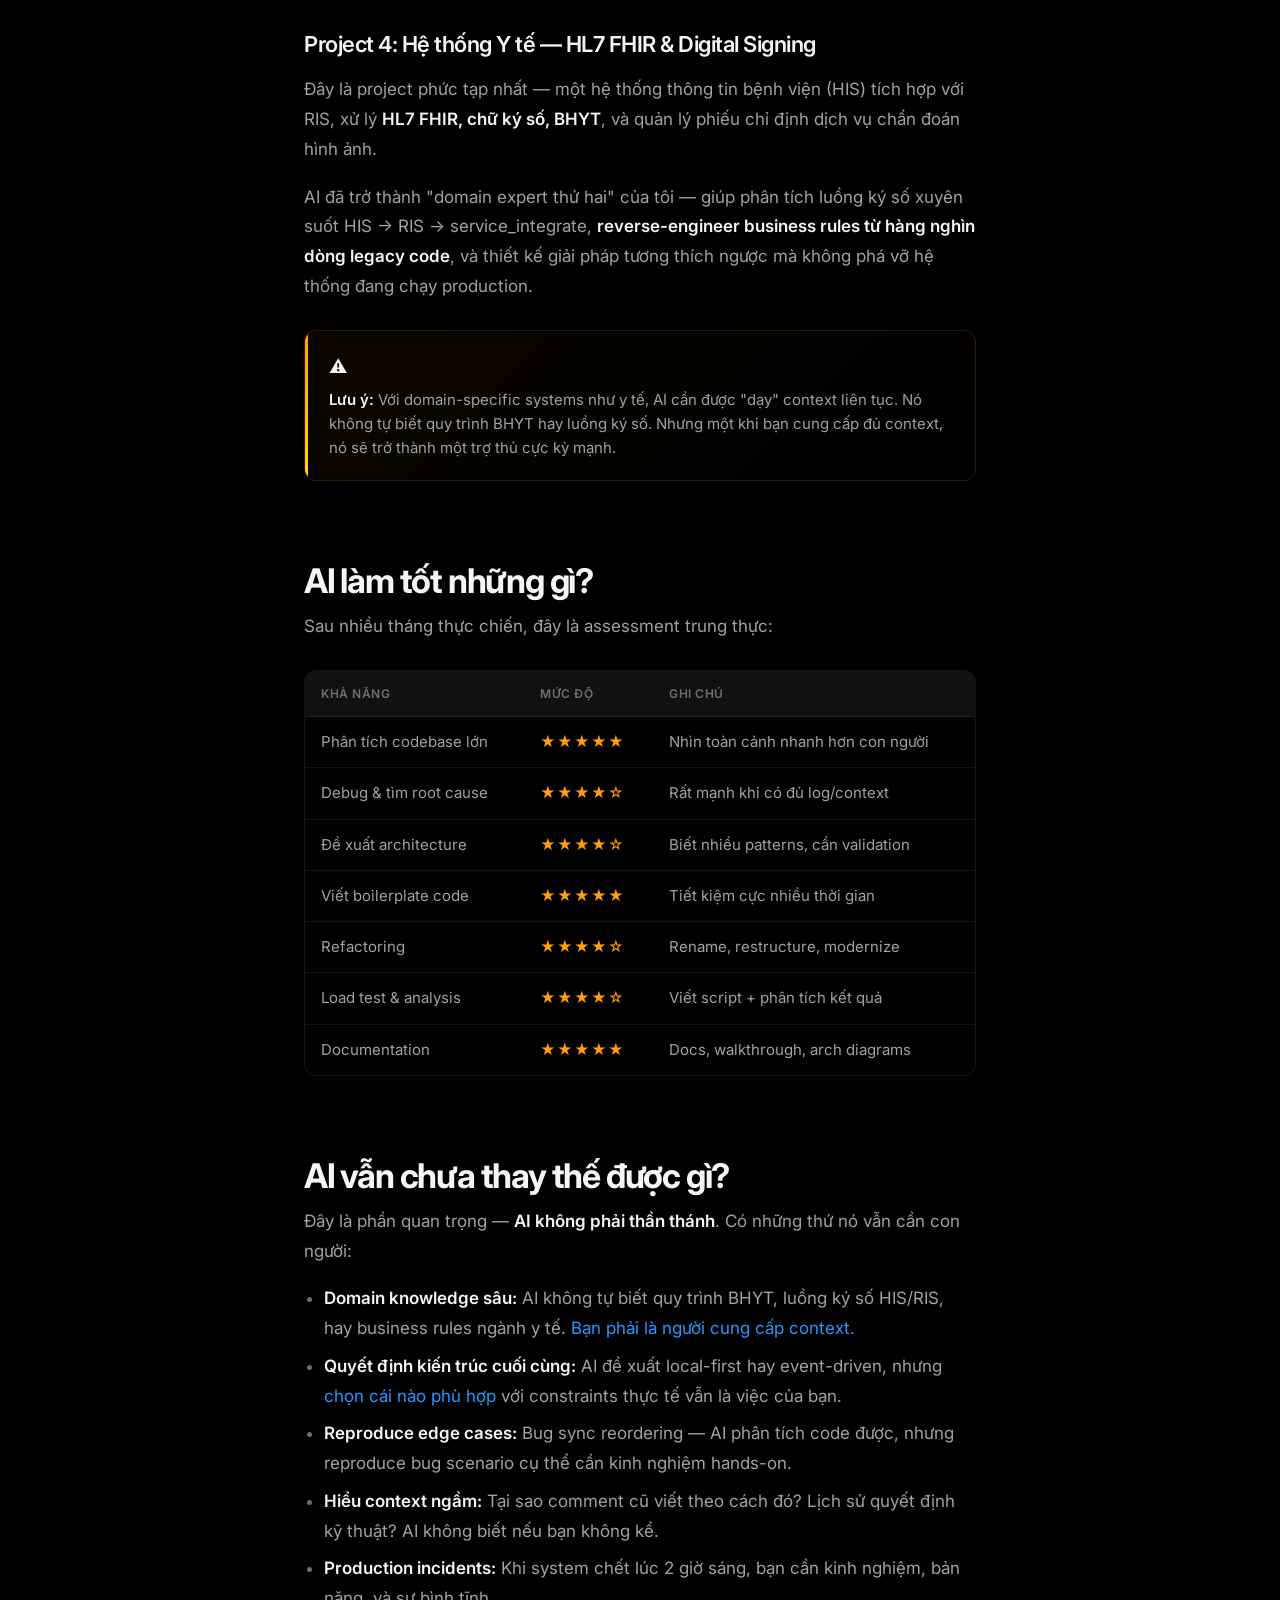
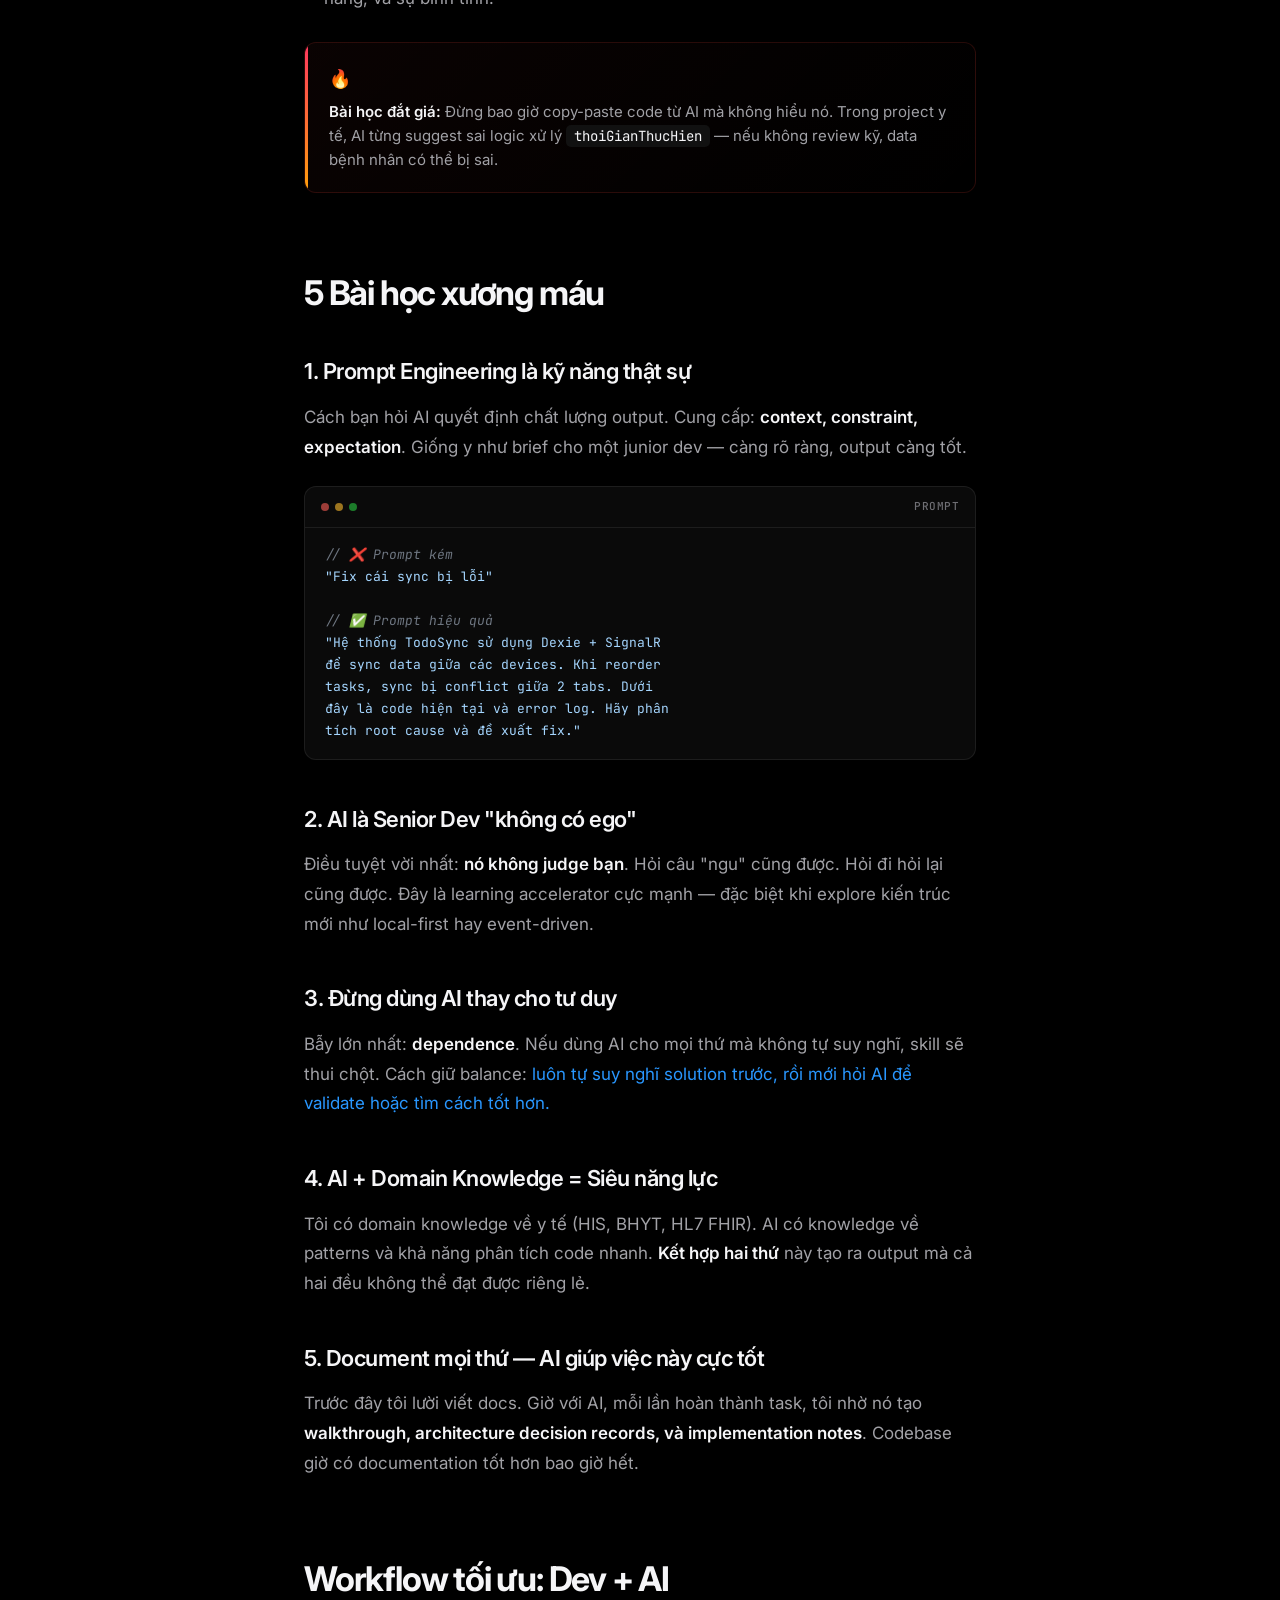
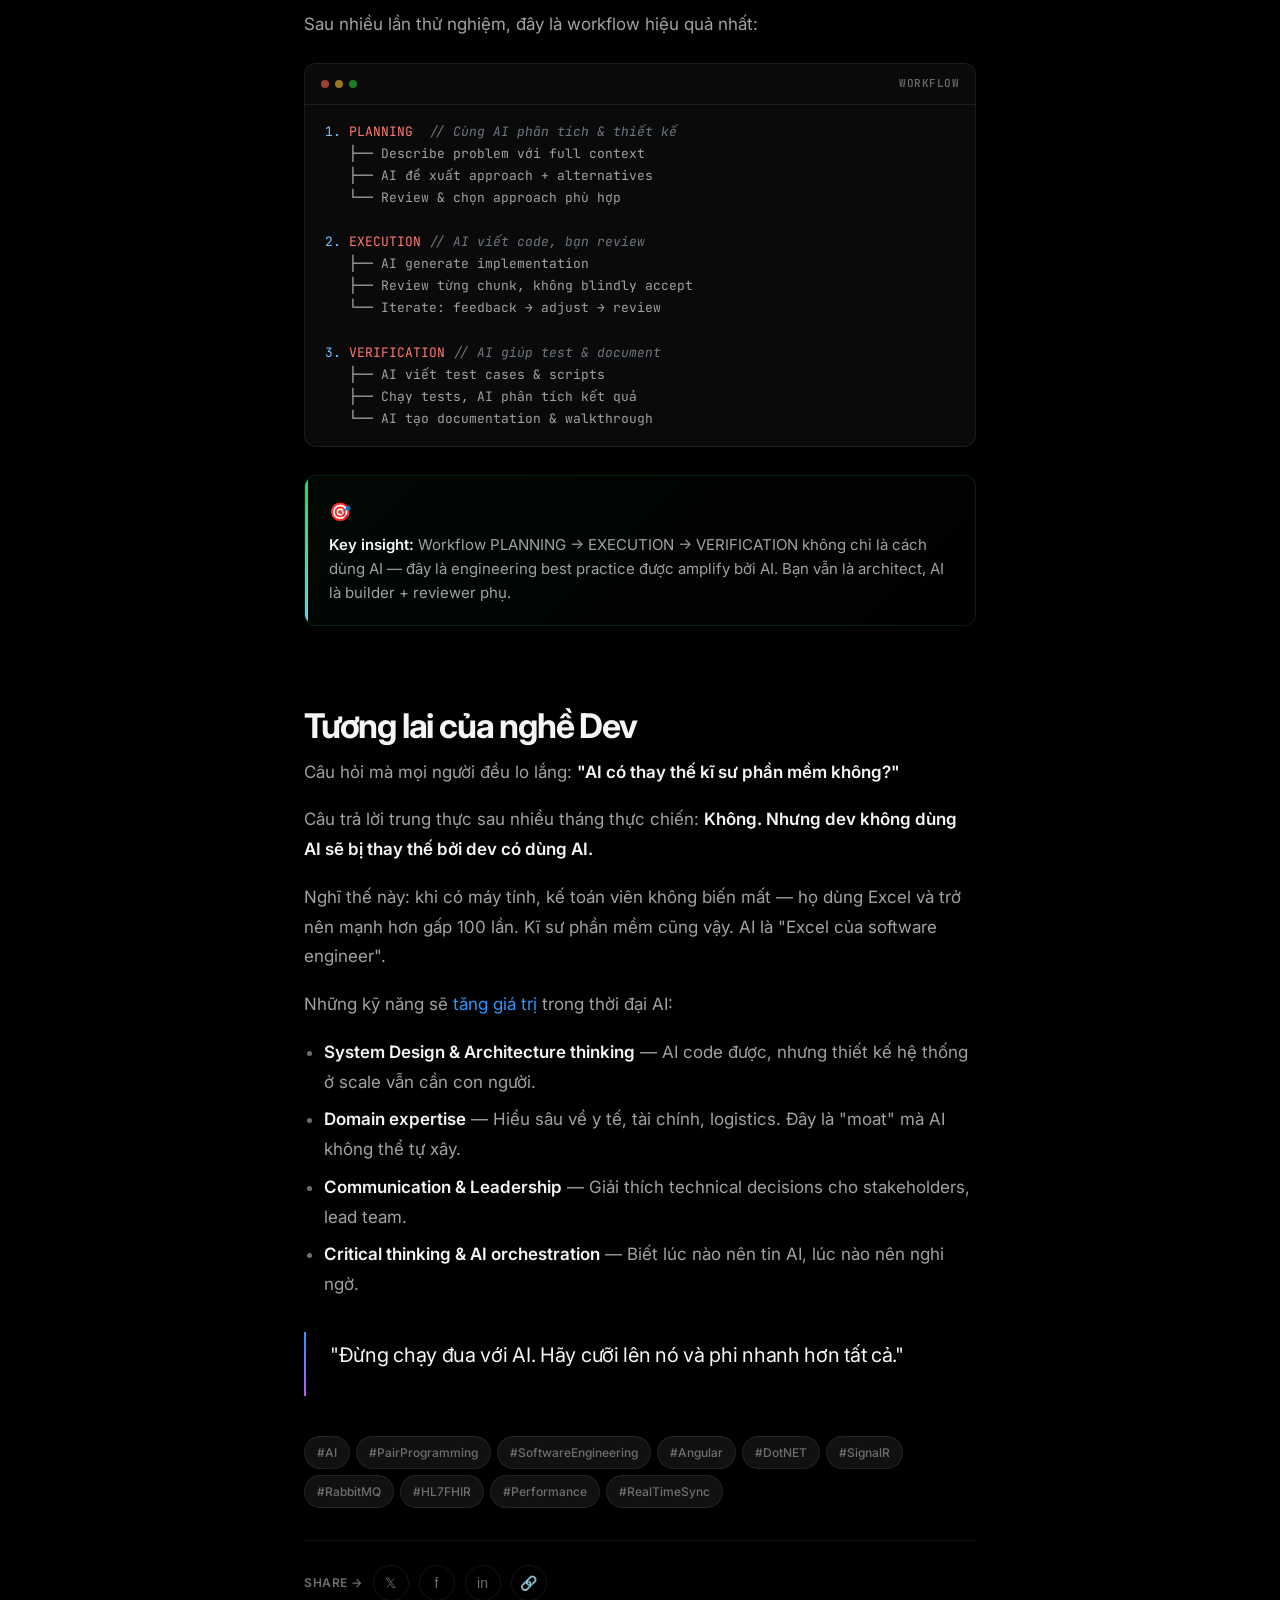
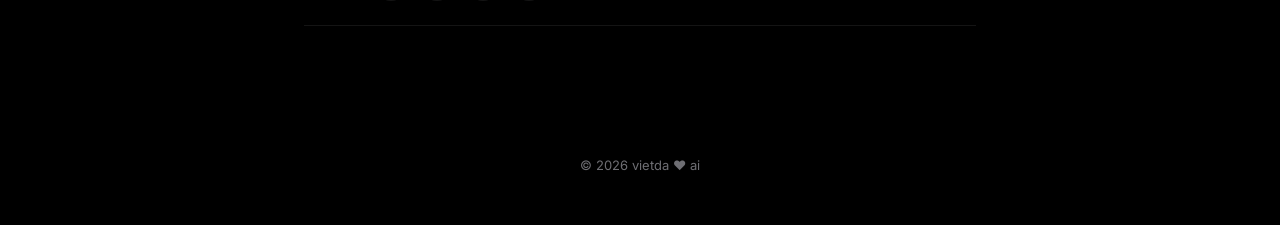
==== commit 6c6208fa: "refactor: developer to software engineer, update brand to vietda ai" ====
--- a/index.html
+++ b/index.html
@@ -5,8 +5,8 @@
     <meta name="viewport" content="width=device-width, initial-scale=1.0">
     <title>Dev + AI: Hành Trình Pair Programming Với Trí Tuệ Nhân Tạo</title>
     <meta name="description" content="Chia sẻ kinh nghiệm thực chiến sử dụng AI như một đồng đội lập trình — từ xây dựng hệ thống real-time sync, tối ưu backend 5000 CCU, đến stress test 20,000 users.">
-    <meta name="keywords" content="AI, pair programming, developer, software engineering, trí tuệ nhân tạo, lập trình">
-    <meta name="author" content="vietda.ai">
+    <meta name="keywords" content="AI, pair programming, software engineer, software engineering, trí tuệ nhân tạo, lập trình">
+    <meta name="author" content="vietda ai">
     <meta property="og:title" content="Dev + AI: Hành Trình Pair Programming Với Trí Tuệ Nhân Tạo">
     <meta property="og:description" content="Chia sẻ kinh nghiệm thực chiến sử dụng AI như một đồng đội lập trình.">
     <meta property="og:type" content="article">
@@ -712,7 +712,7 @@
 
 <nav class="navbar" id="navbar">
     <div class="container-wide">
-        <div class="nav-brand">vietda.ai</div>
+        <div class="nav-brand">vietda <span style="color:#e53e3e">❤</span> ai</div>
         <div class="nav-links">
             <a href="#intro">Intro</a>
             <a href="#projects">Dự án</a>
@@ -737,7 +737,7 @@
             <span class="sep"></span>
             <span>12 phút đọc</span>
             <span class="sep"></span>
-            <span>AI &bull; Developer Experience</span>
+            <span>AI &bull; Software Engineering</span>
         </div>
     </div>
 </header>
@@ -766,13 +766,13 @@
         <h2 id="intro">Cơ duyên bắt đầu dùng AI để code</h2>
         <div class="fi">
             <p>
-                Tôi là một developer full-stack, hàng ngày chiến đấu với <strong>Angular, .NET, SignalR, RabbitMQ</strong> và cả một hệ thống y tế (HIS) phức tạp với <strong>HL7 FHIR, BHYT</strong>. Một ngày, tôi quyết định thử dùng AI như một "đồng đội pair programming" — không phải để nó viết code thay, mà để xem nó có thể giúp tôi <em>tư duy nhanh hơn</em> không.
+                Tôi là một kĩ sư phần mềm, hàng ngày làm việc với <strong>Angular, .NET, SignalR, RabbitMQ</strong> và cả một hệ thống y tế (HIS) phức tạp với <strong>HL7 FHIR, BHYT</strong>. Một ngày, tôi quyết định thử dùng AI như một "đồng đội pair programming" — không phải để nó viết code thay, mà để xem nó có thể giúp tôi <em>tư duy nhanh hơn</em> không.
             </p>
             <p>
                 Kết quả? Nó đã thay đổi hoàn toàn cách tôi làm việc. Nhưng không phải theo cách bạn nghĩ. Không phải kiểu "AI viết hết code cho tôi". Mà là kiểu <strong>AI giúp tôi suy nghĩ rõ ràng hơn, debug nhanh hơn, và khám phá những kiến trúc mà trước đây tôi phải mất hàng tuần research</strong>.
             </p>
             <blockquote>
-                <p>"AI không phải là thay thế developer. AI là chiếc kính hiển vi cho tư duy — giúp bạn nhìn thấy những gì trước đây mờ nhạt."</p>
+                <p>"AI không phải là thay thế kĩ sư phần mềm. AI là chiếc kính hiển vi cho tư duy — giúp bạn nhìn thấy những gì trước đây mờ nhạt."</p>
             </blockquote>
         </div>
 
@@ -988,13 +988,13 @@
         <h2 id="future">Tương lai của nghề Dev</h2>
         <div class="fi">
             <p>
-                Câu hỏi mà mọi dev đều lo lắng: <strong>"AI có thay thế developer không?"</strong>
+                Câu hỏi mà mọi người đều lo lắng: <strong>"AI có thay thế kĩ sư phần mềm không?"</strong>
             </p>
             <p>
                 Câu trả lời trung thực sau nhiều tháng thực chiến: <strong>Không. Nhưng dev không dùng AI sẽ bị thay thế bởi dev có dùng AI.</strong>
             </p>
             <p>
-                Nghĩ thế này: khi có máy tính, kế toán viên không biến mất — họ dùng Excel và trở nên mạnh hơn gấp 100 lần. Dev cũng vậy. AI là "Excel của developer".
+                Nghĩ thế này: khi có máy tính, kế toán viên không biến mất — họ dùng Excel và trở nên mạnh hơn gấp 100 lần. Kĩ sư phần mềm cũng vậy. AI là "Excel của software engineer".
             </p>
             <p>Những kỹ năng sẽ <em>tăng giá trị</em> trong thời đại AI:</p>
             <ul>
@@ -1011,7 +1011,7 @@
         <div class="tags fi">
             <span class="tag">#AI</span>
             <span class="tag">#PairProgramming</span>
-            <span class="tag">#DeveloperExperience</span>
+            <span class="tag">#SoftwareEngineering</span>
             <span class="tag">#Angular</span>
             <span class="tag">#DotNET</span>
             <span class="tag">#SignalR</span>
@@ -1032,7 +1032,7 @@
     </article>
 
     <footer class="footer">
-        <p>© 2026 · Built with ❤️ and AI</p>
+        <p>© 2026 vietda ❤ ai</p>
     </footer>
 
 </main>
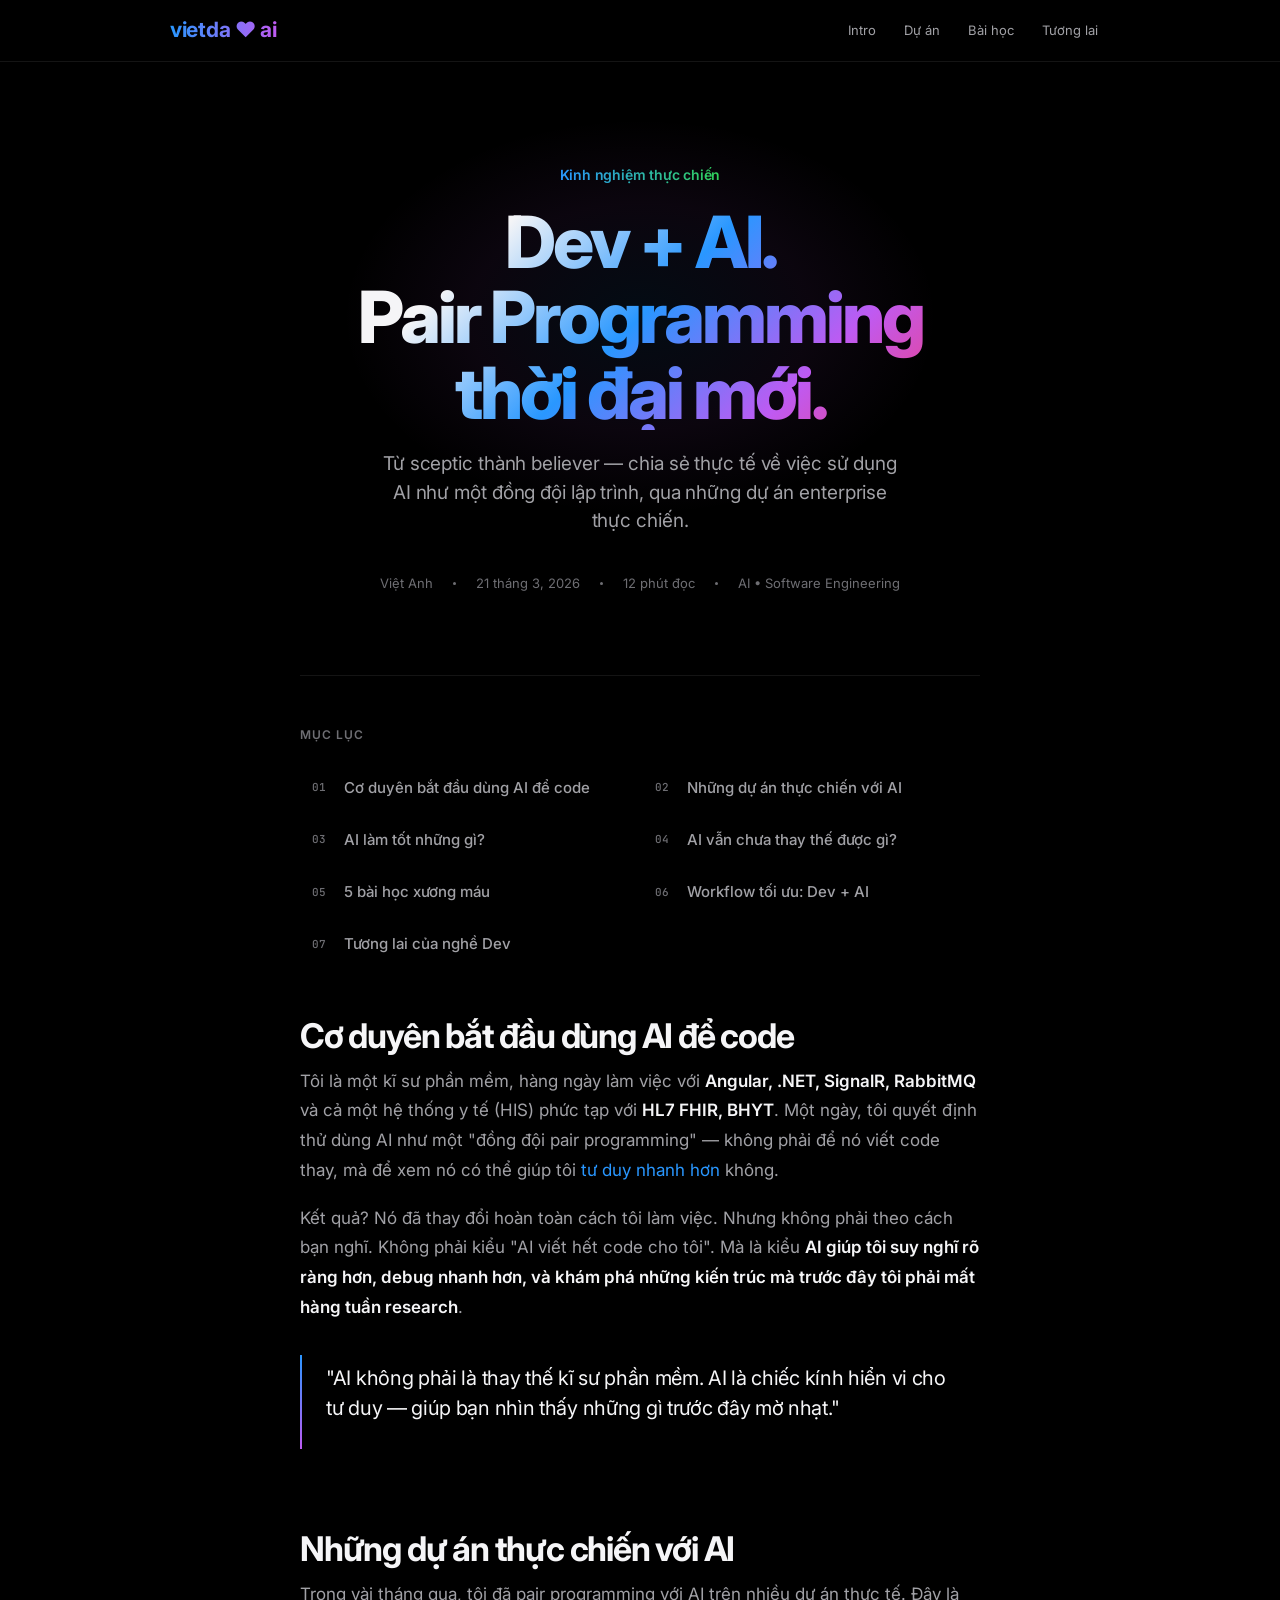
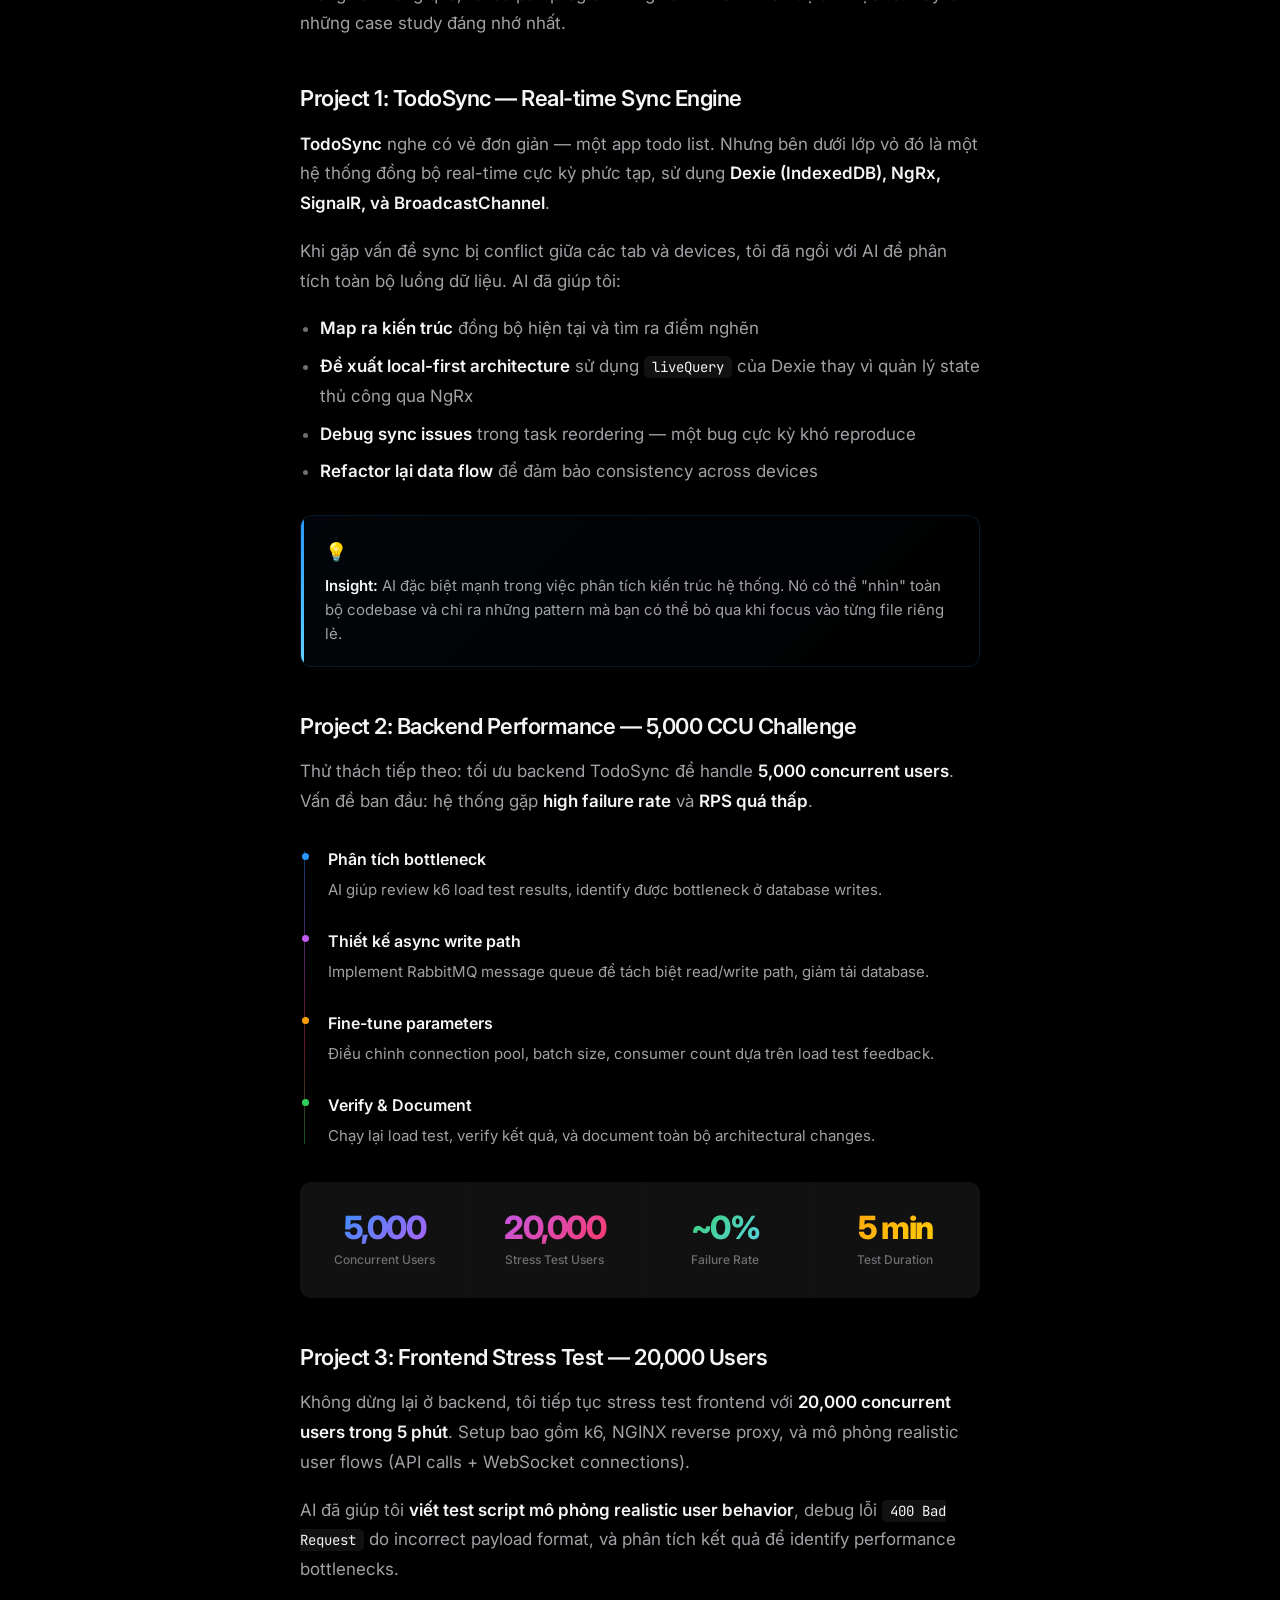
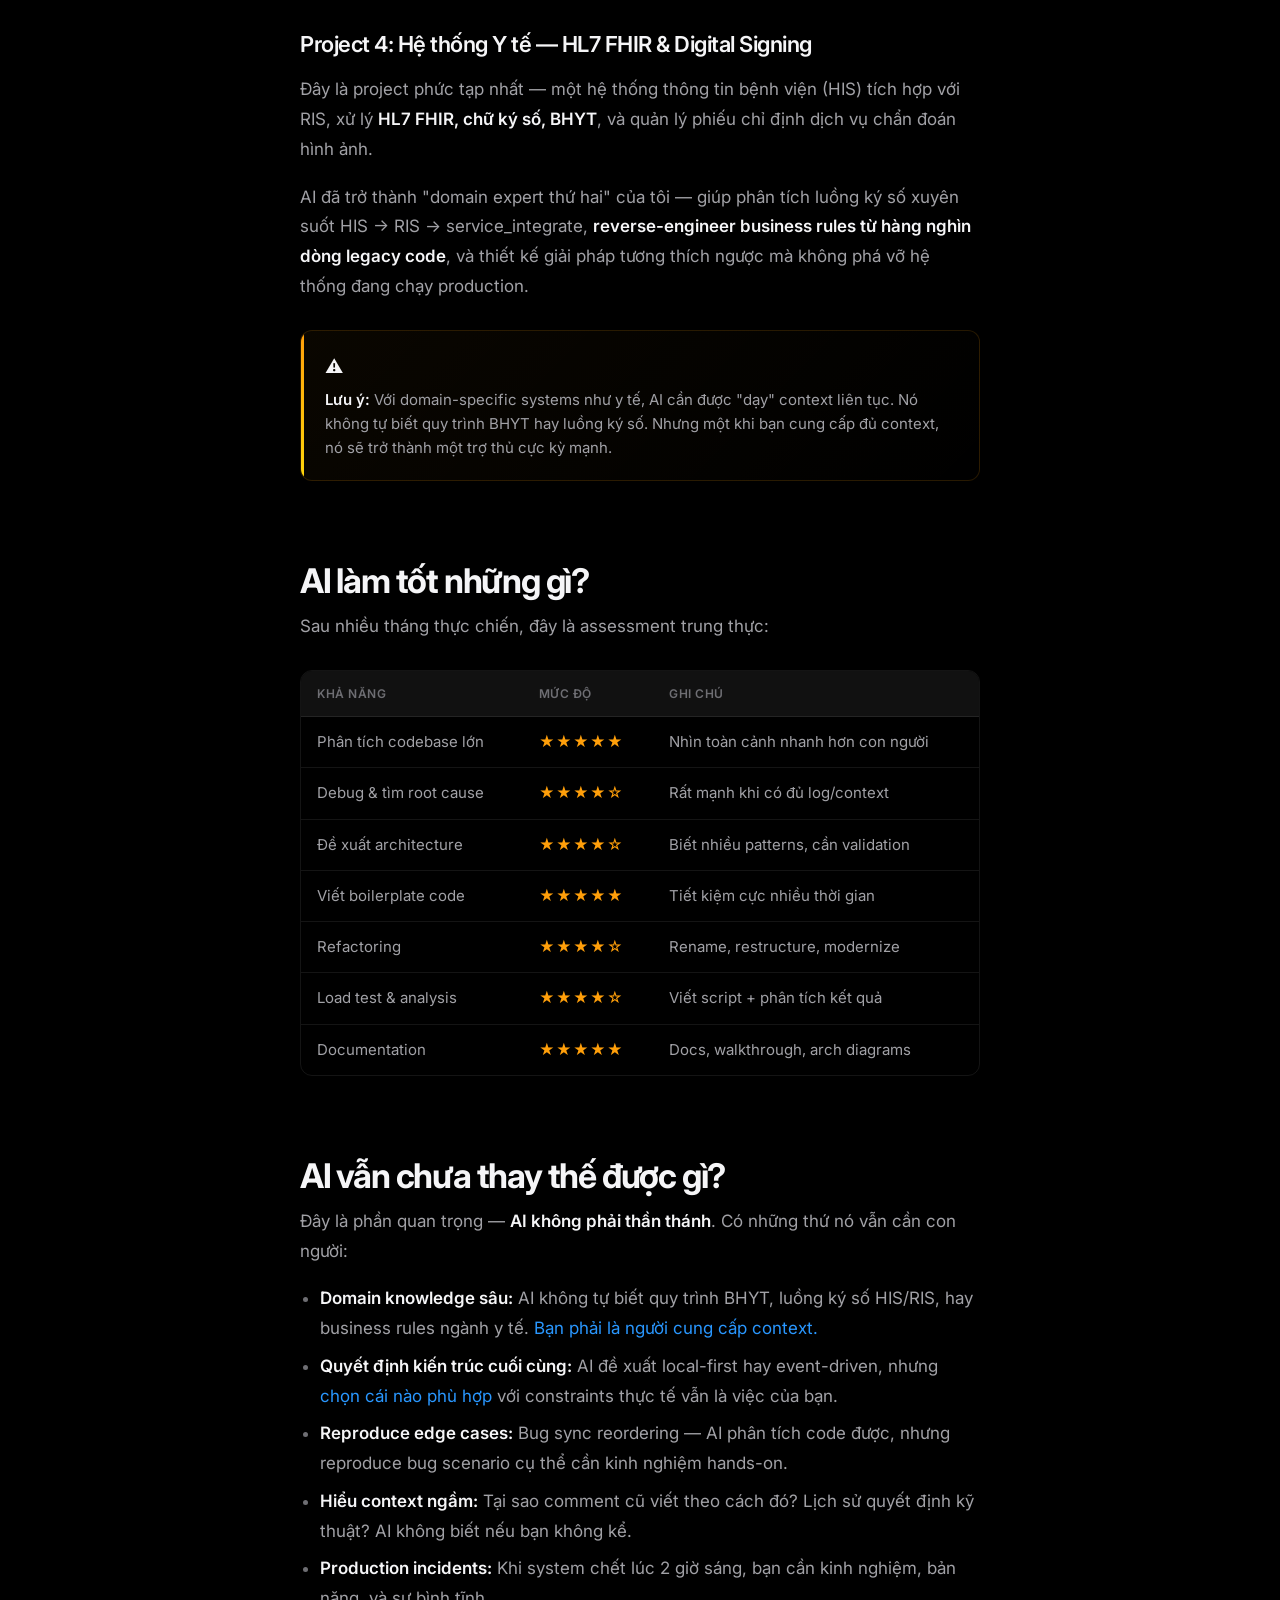
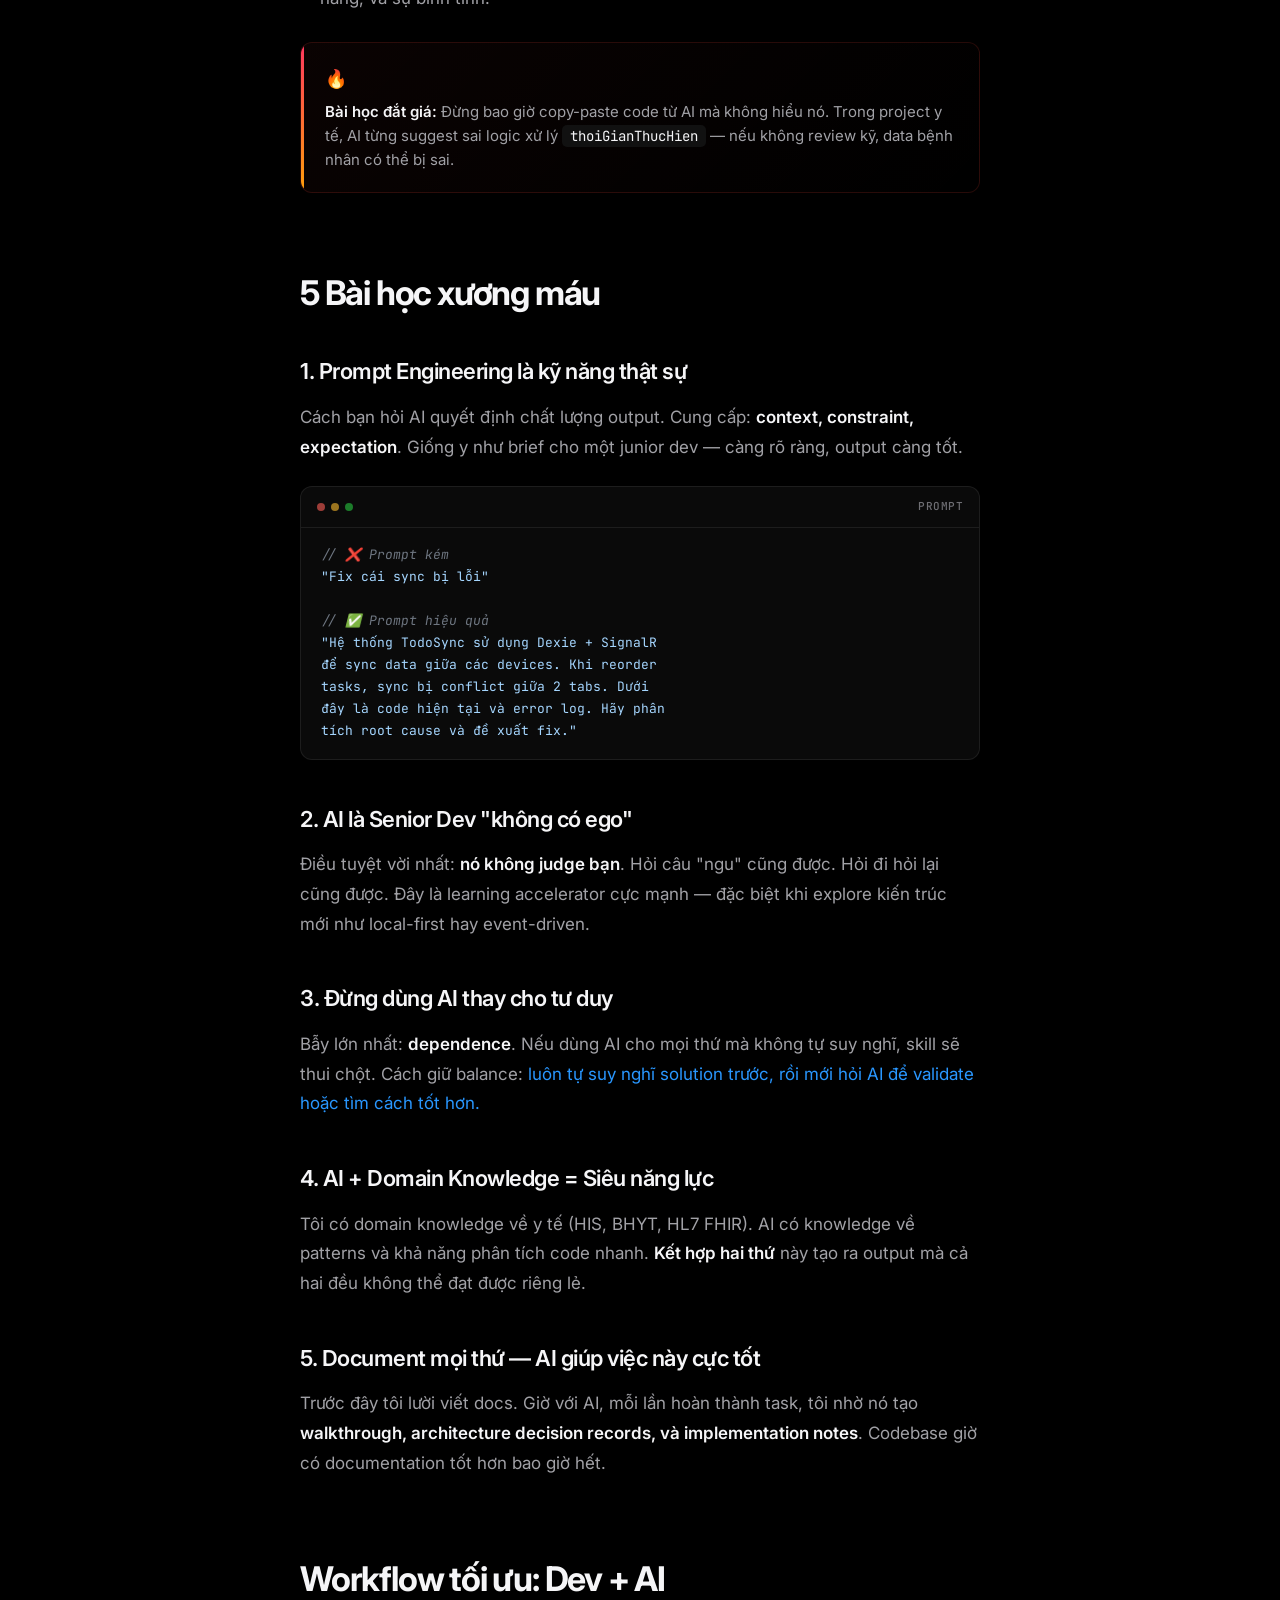
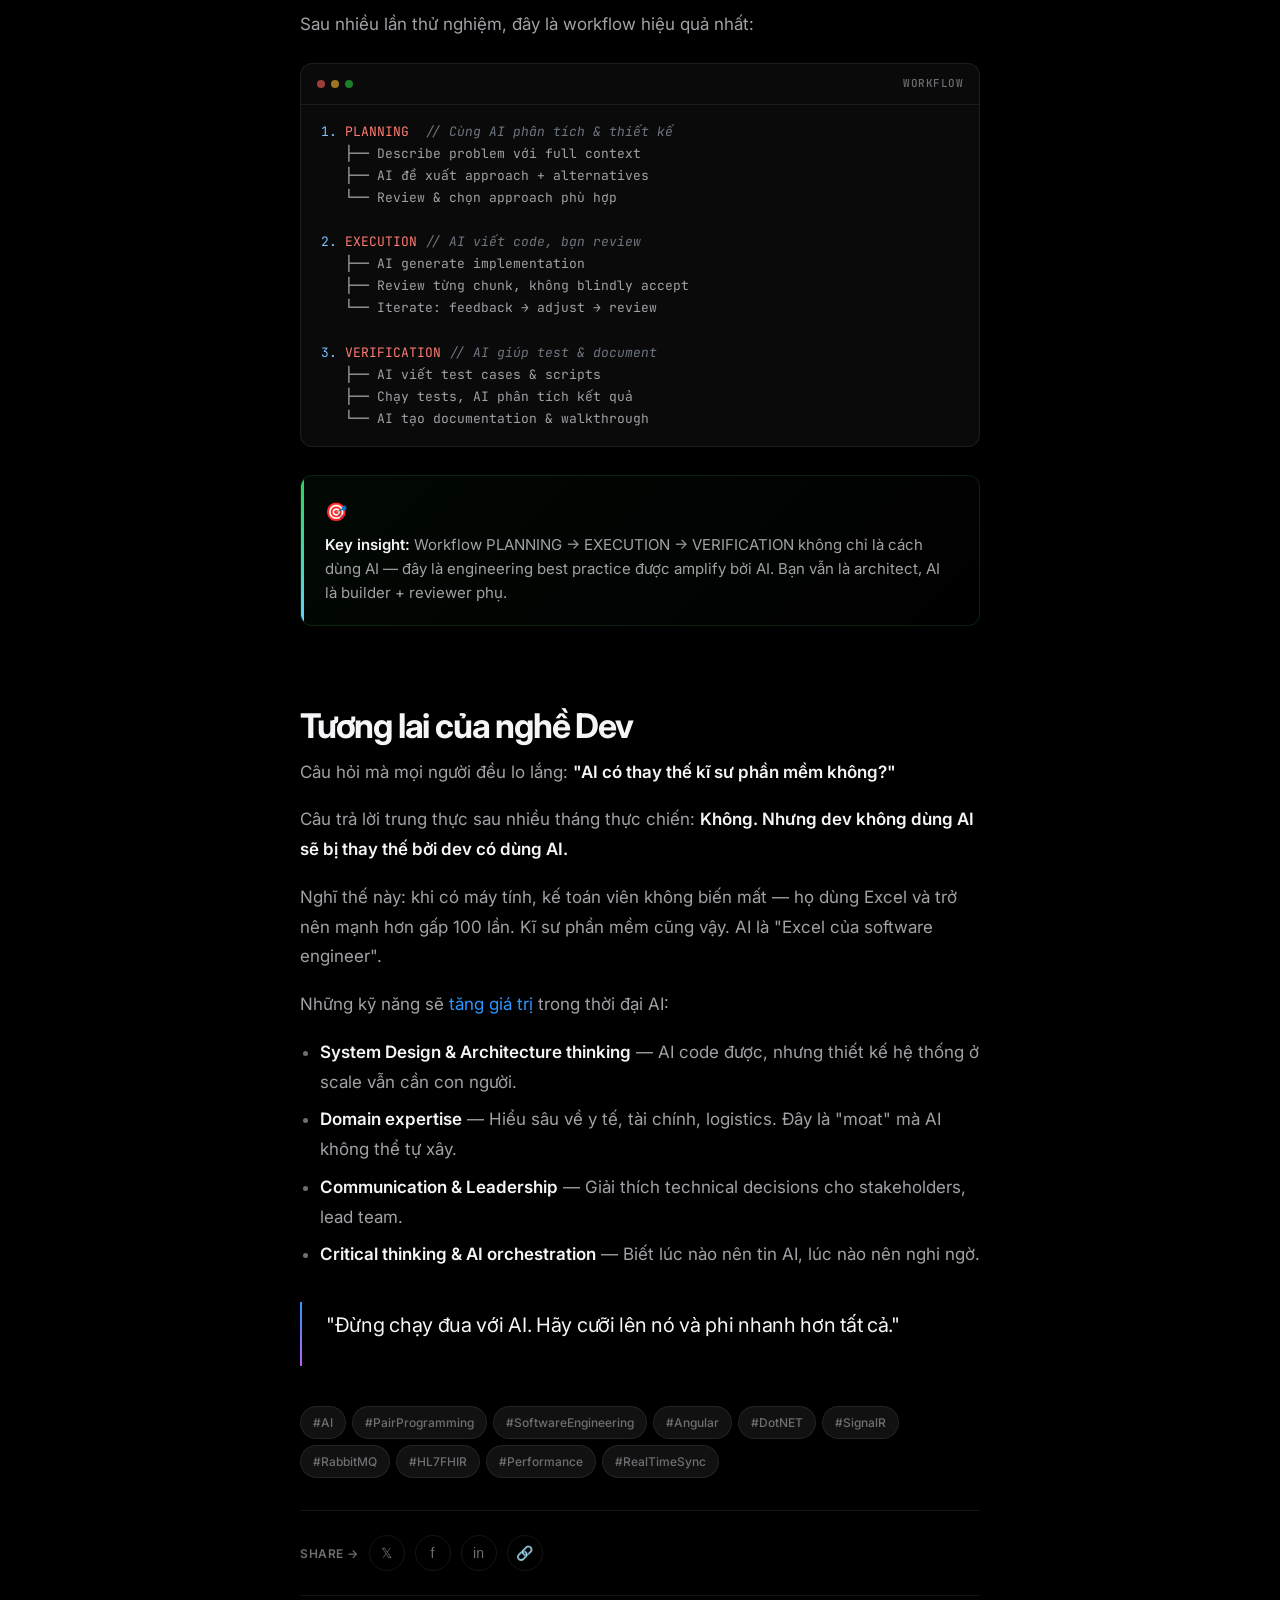
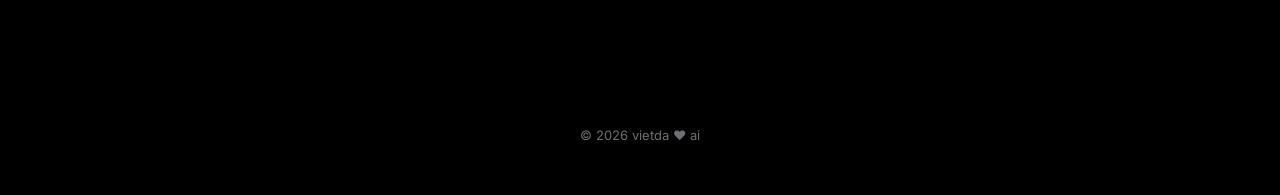
==== commit ccd1ab6c: "fix: mobile layout overflow on iPhone - responsive fixes" ====
--- a/index.html
+++ b/index.html
@@ -53,8 +53,11 @@
             color: var(--text-primary);
             line-height: 1.75;
             font-size: 17px;
-            overflow-x: hidden;
-        }
+            overflow-x: clip;
+            -webkit-overflow-scrolling: touch;
+        }
+
+        html { overflow-x: clip; }
 
         ::selection {
             background: rgba(41, 151, 255, 0.3);
@@ -66,13 +69,15 @@
         .container {
             max-width: 720px;
             margin: 0 auto;
-            padding: 0 24px;
+            padding: 0 20px;
+            word-break: break-word;
+            overflow-wrap: break-word;
         }
 
         .container-wide {
             max-width: 980px;
             margin: 0 auto;
-            padding: 0 24px;
+            padding: 0 20px;
         }
 
         /* ========== NAVIGATION ========== */
@@ -571,7 +576,8 @@
         .table-wrap {
             border: 1px solid var(--border);
             border-radius: 12px;
-            overflow: hidden;
+            overflow-x: auto;
+            -webkit-overflow-scrolling: touch;
             margin: 28px 0;
         }
 
@@ -692,17 +698,28 @@
 
         /* ========== RESPONSIVE ========== */
         @media (max-width: 768px) {
-            .hero { padding: 120px 0 60px; }
-            .hero h1 { letter-spacing: -2px; }
+            .hero { padding: 100px 0 48px; }
+            .hero h1 { letter-spacing: -1px; font-size: 32px; }
             .stats { grid-template-columns: repeat(2, 1fr); }
             .nav-links { display: none; }
             .toc ol { grid-template-columns: 1fr; }
+            .callout { padding: 16px; }
+            .code-block pre { padding: 12px 14px; font-size: 12px; }
+            .article-card { padding: 20px 16px; }
+            blockquote { margin-left: 0; padding-left: 16px; }
+            blockquote p { font-size: 17px !important; }
         }
 
         @media (max-width: 480px) {
-            body { font-size: 16px; }
-            .article h2 { font-size: 28px; }
-            .stat-num { font-size: 26px; }
+            body { font-size: 15px; }
+            .container, .container-wide { padding: 0 16px; }
+            .article h2 { font-size: 24px; }
+            .stat-num { font-size: 24px; }
+            .hero h1 { font-size: 28px; }
+            .stats { gap: 1px; }
+            .stat { padding: 20px 12px; }
+            table { font-size: 13px; }
+            th, td { padding: 8px 10px; }
         }
     </style>
 </head>
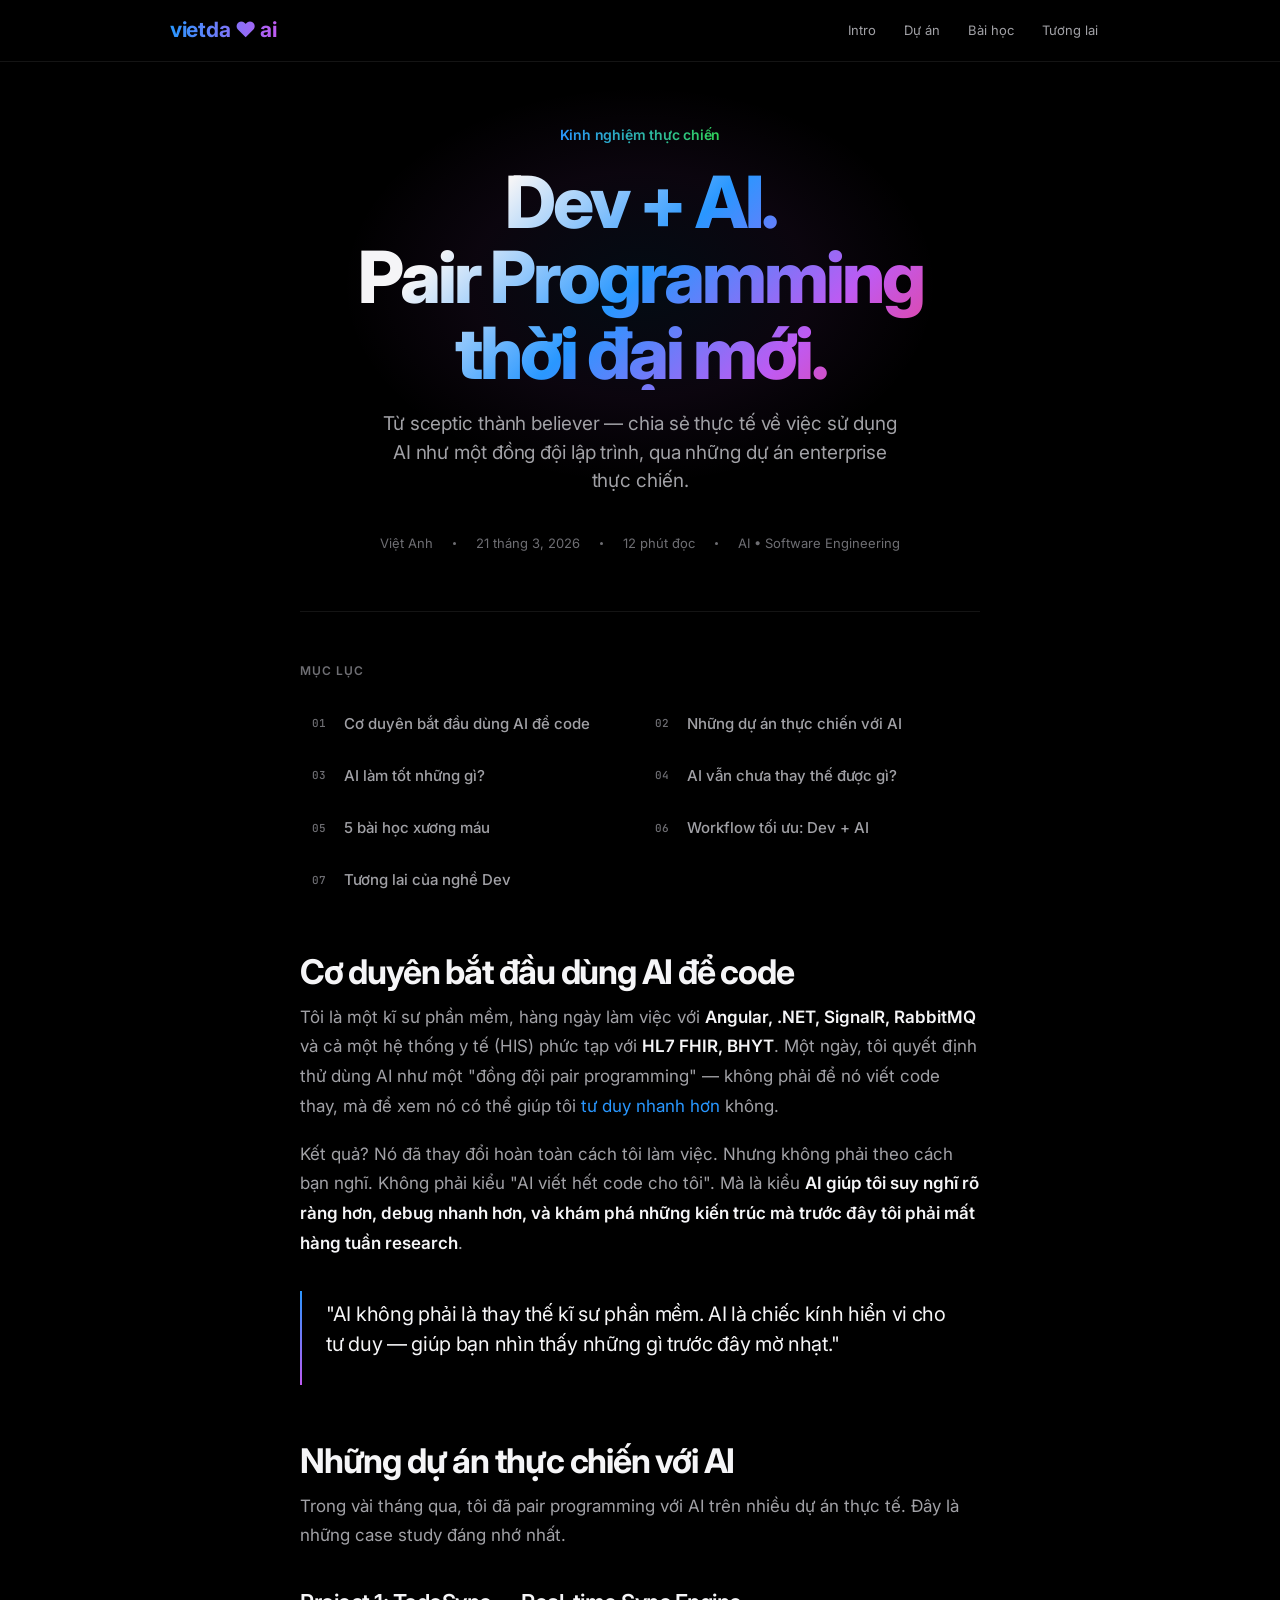
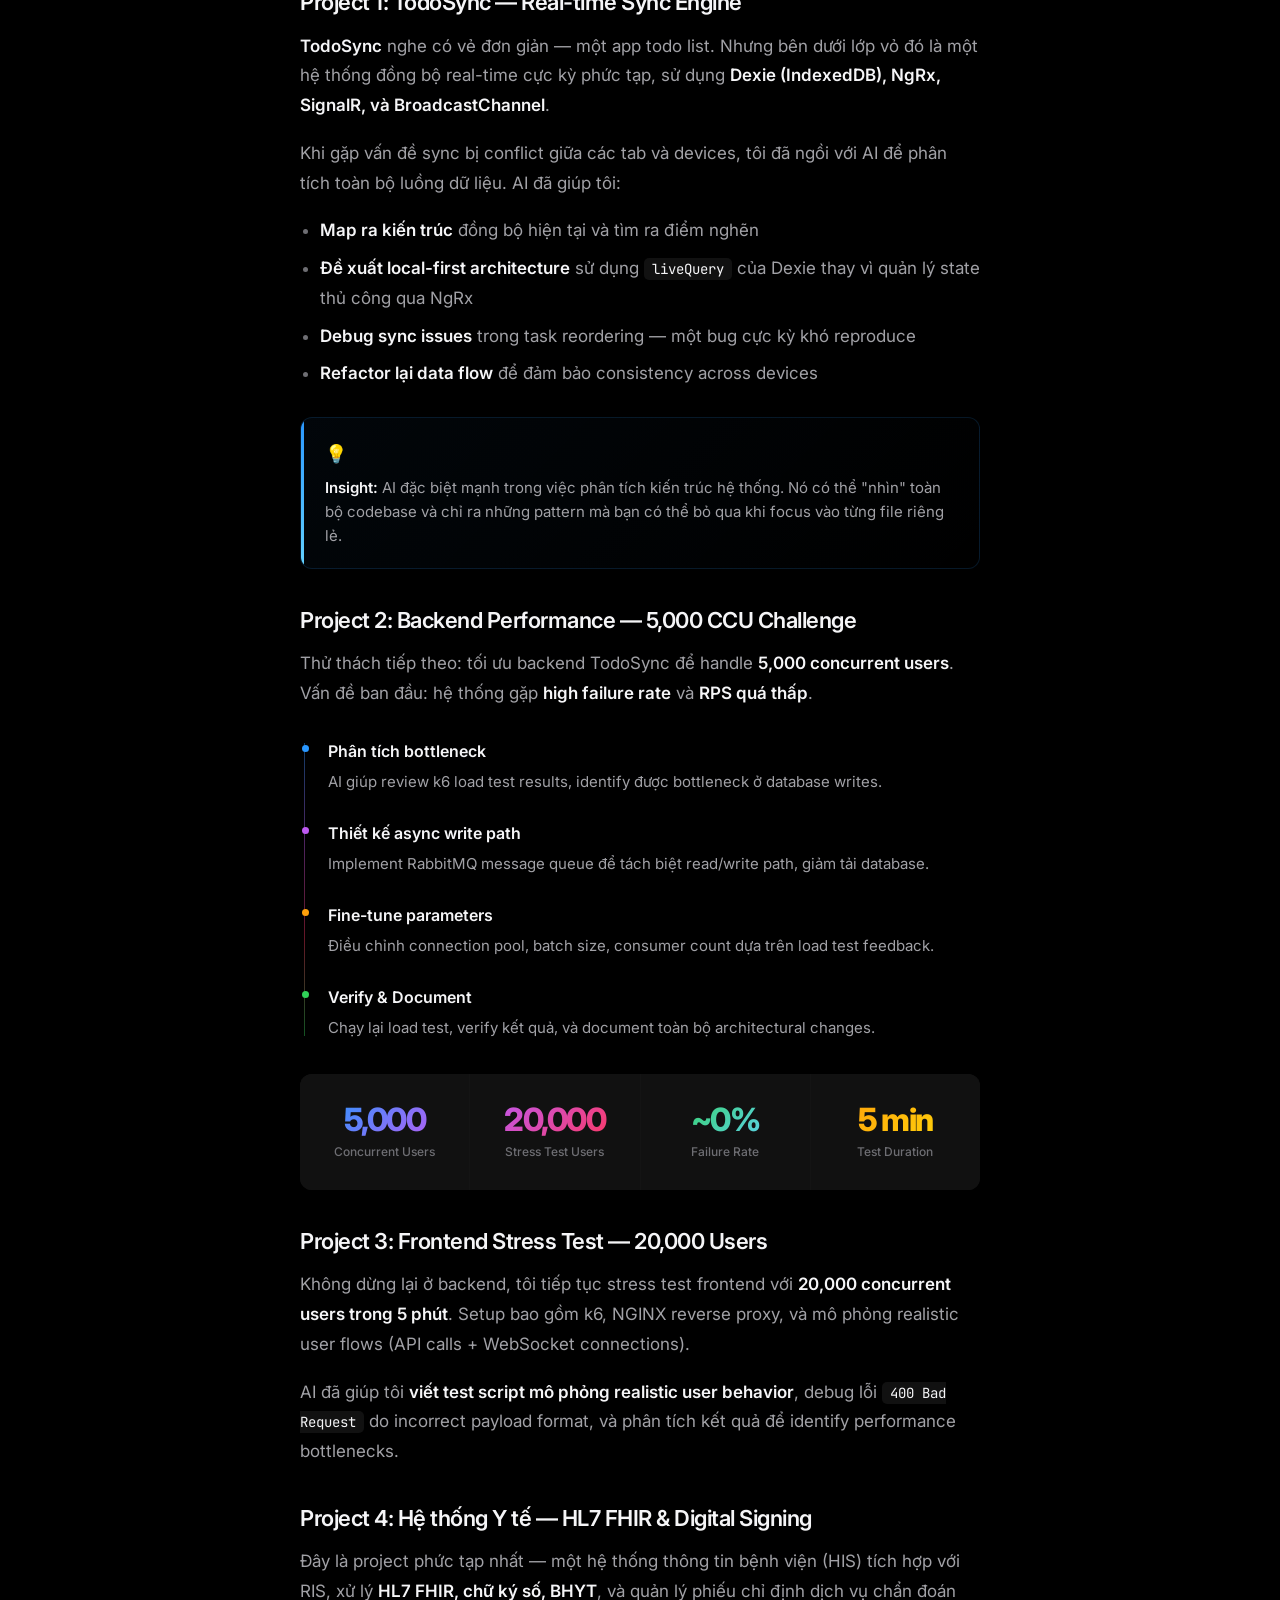
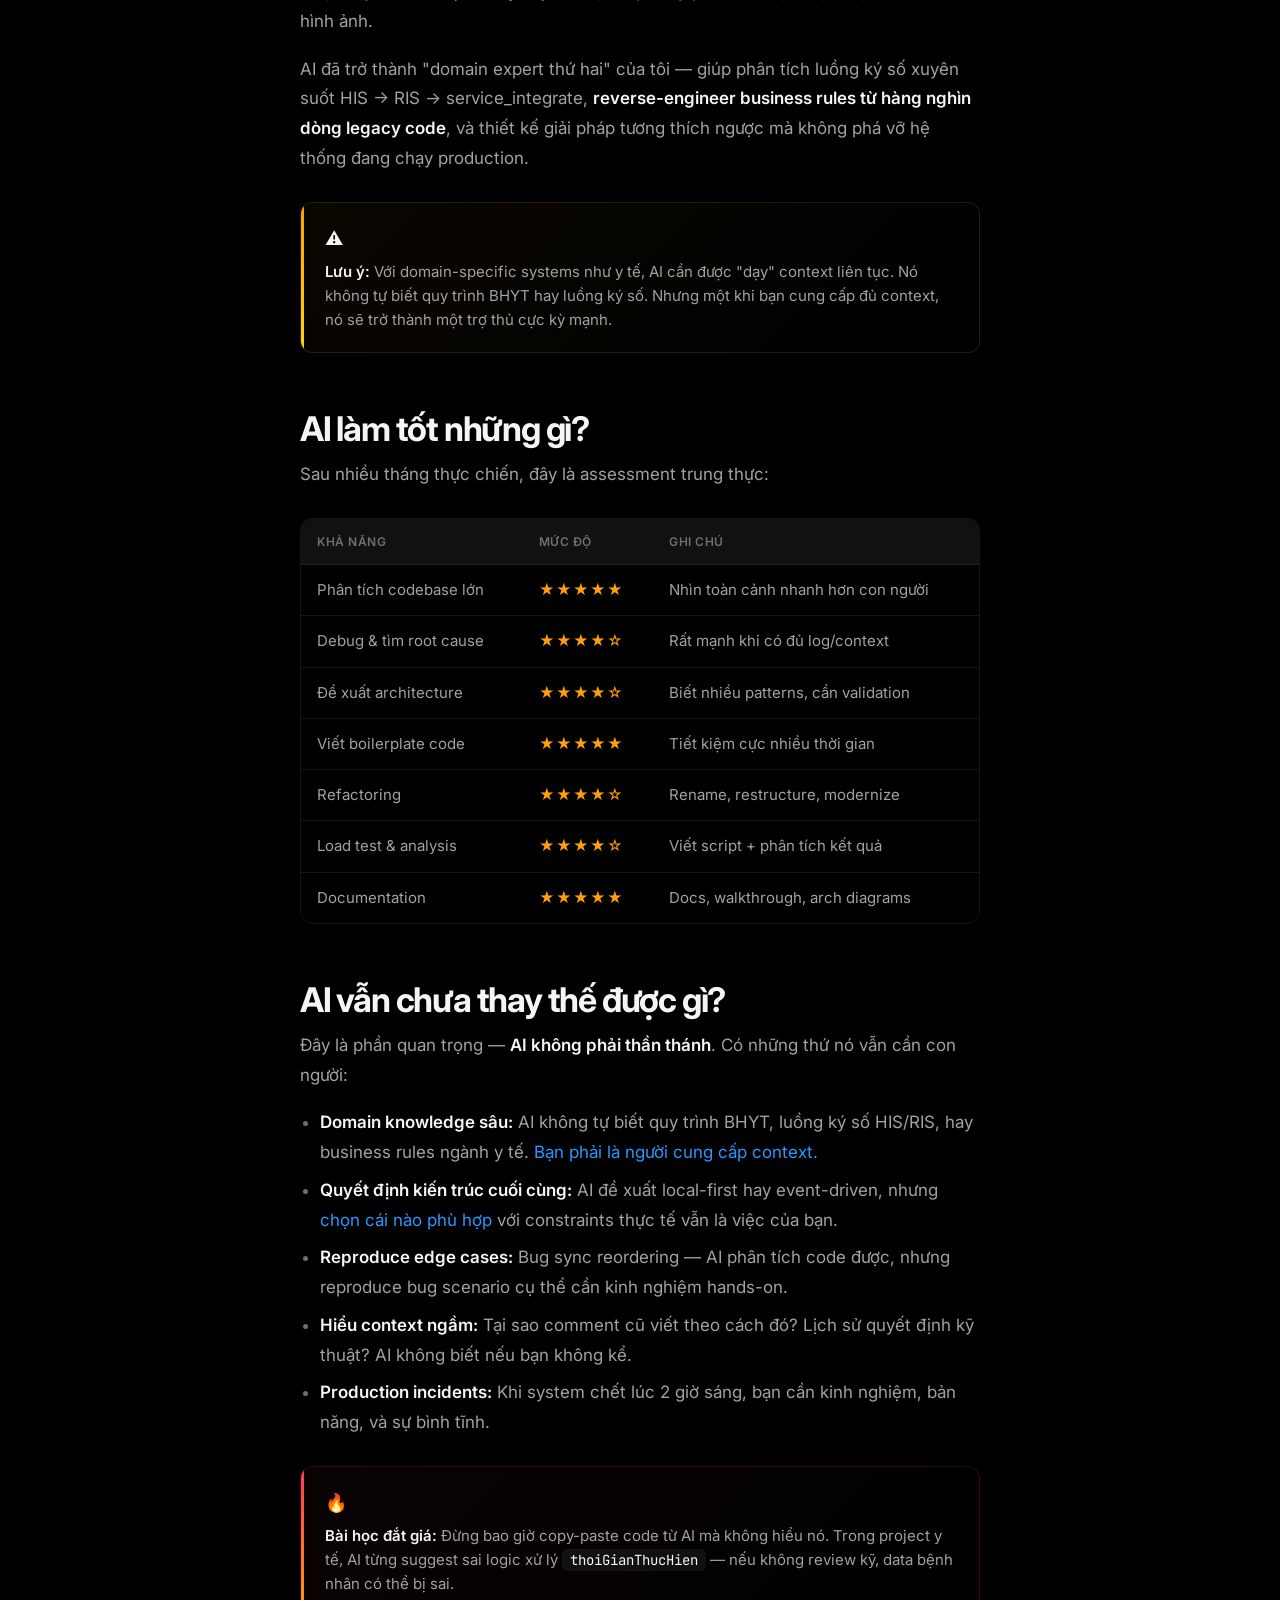
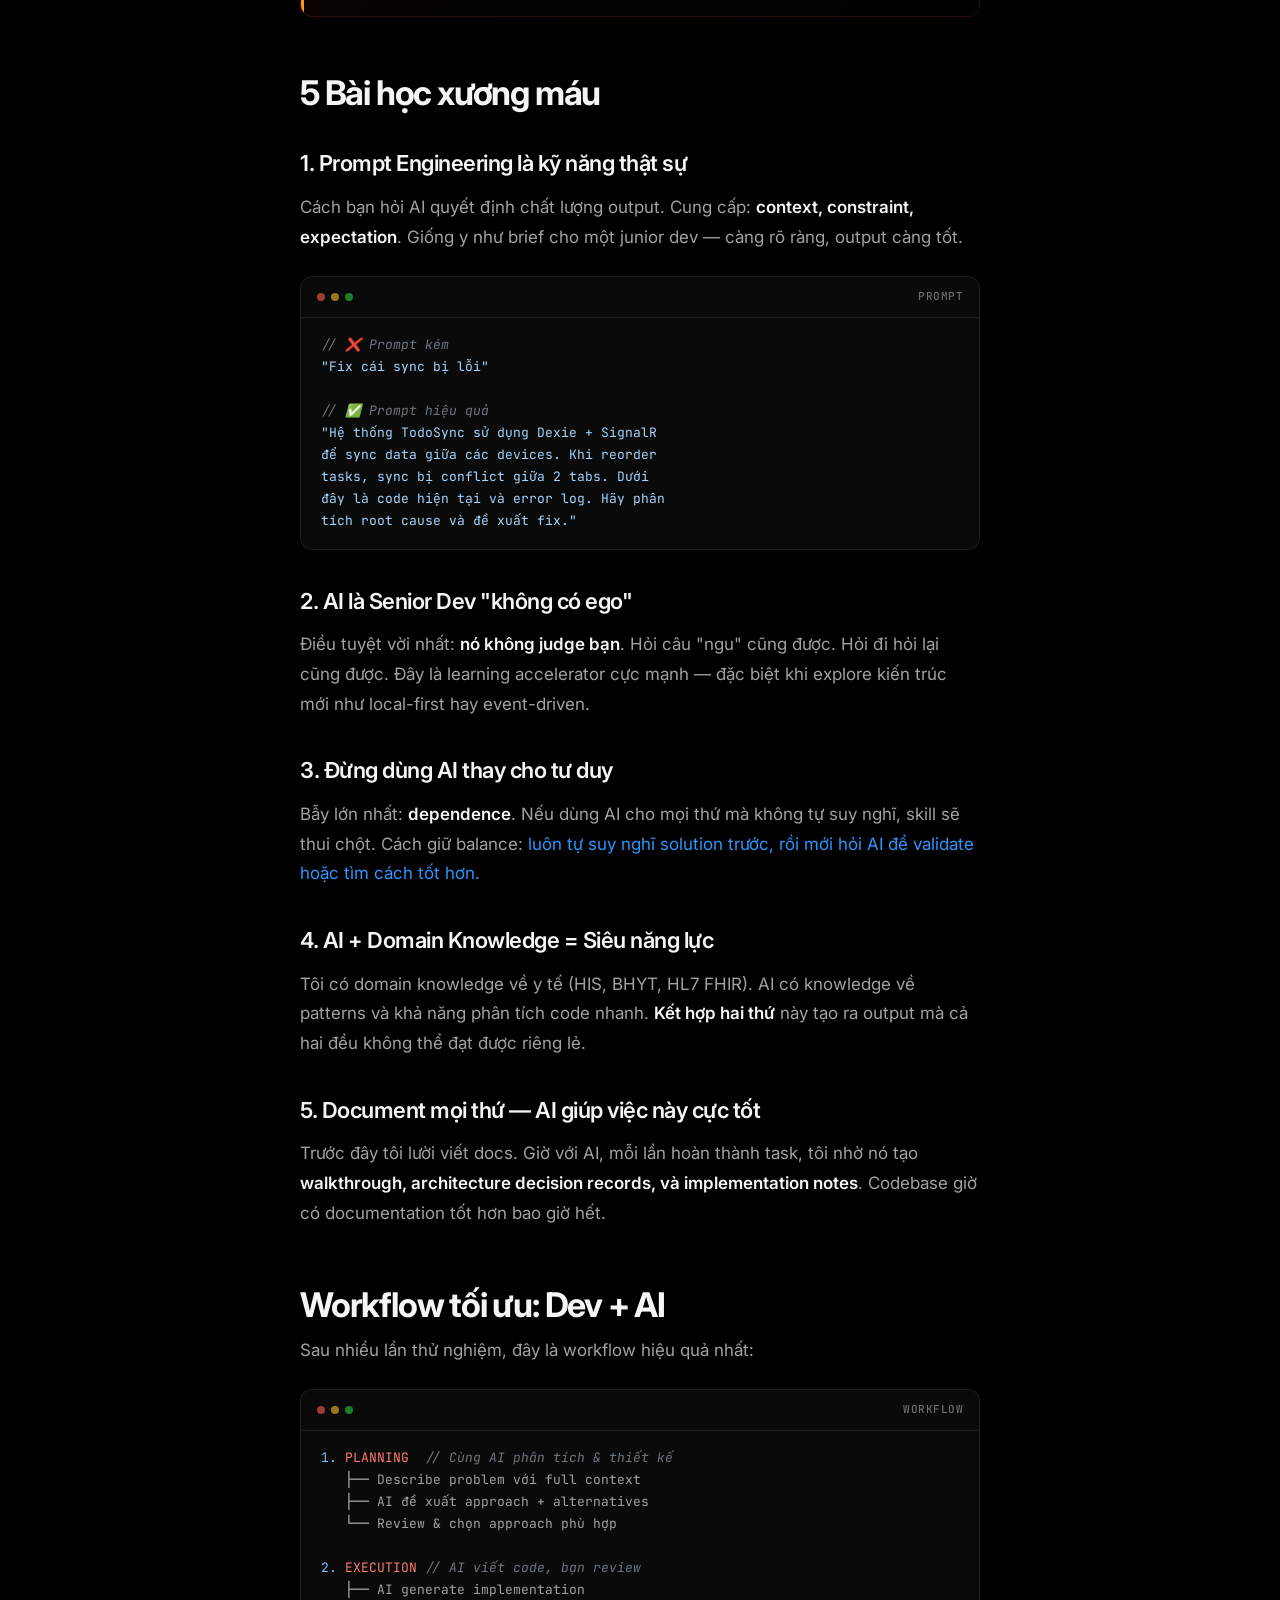
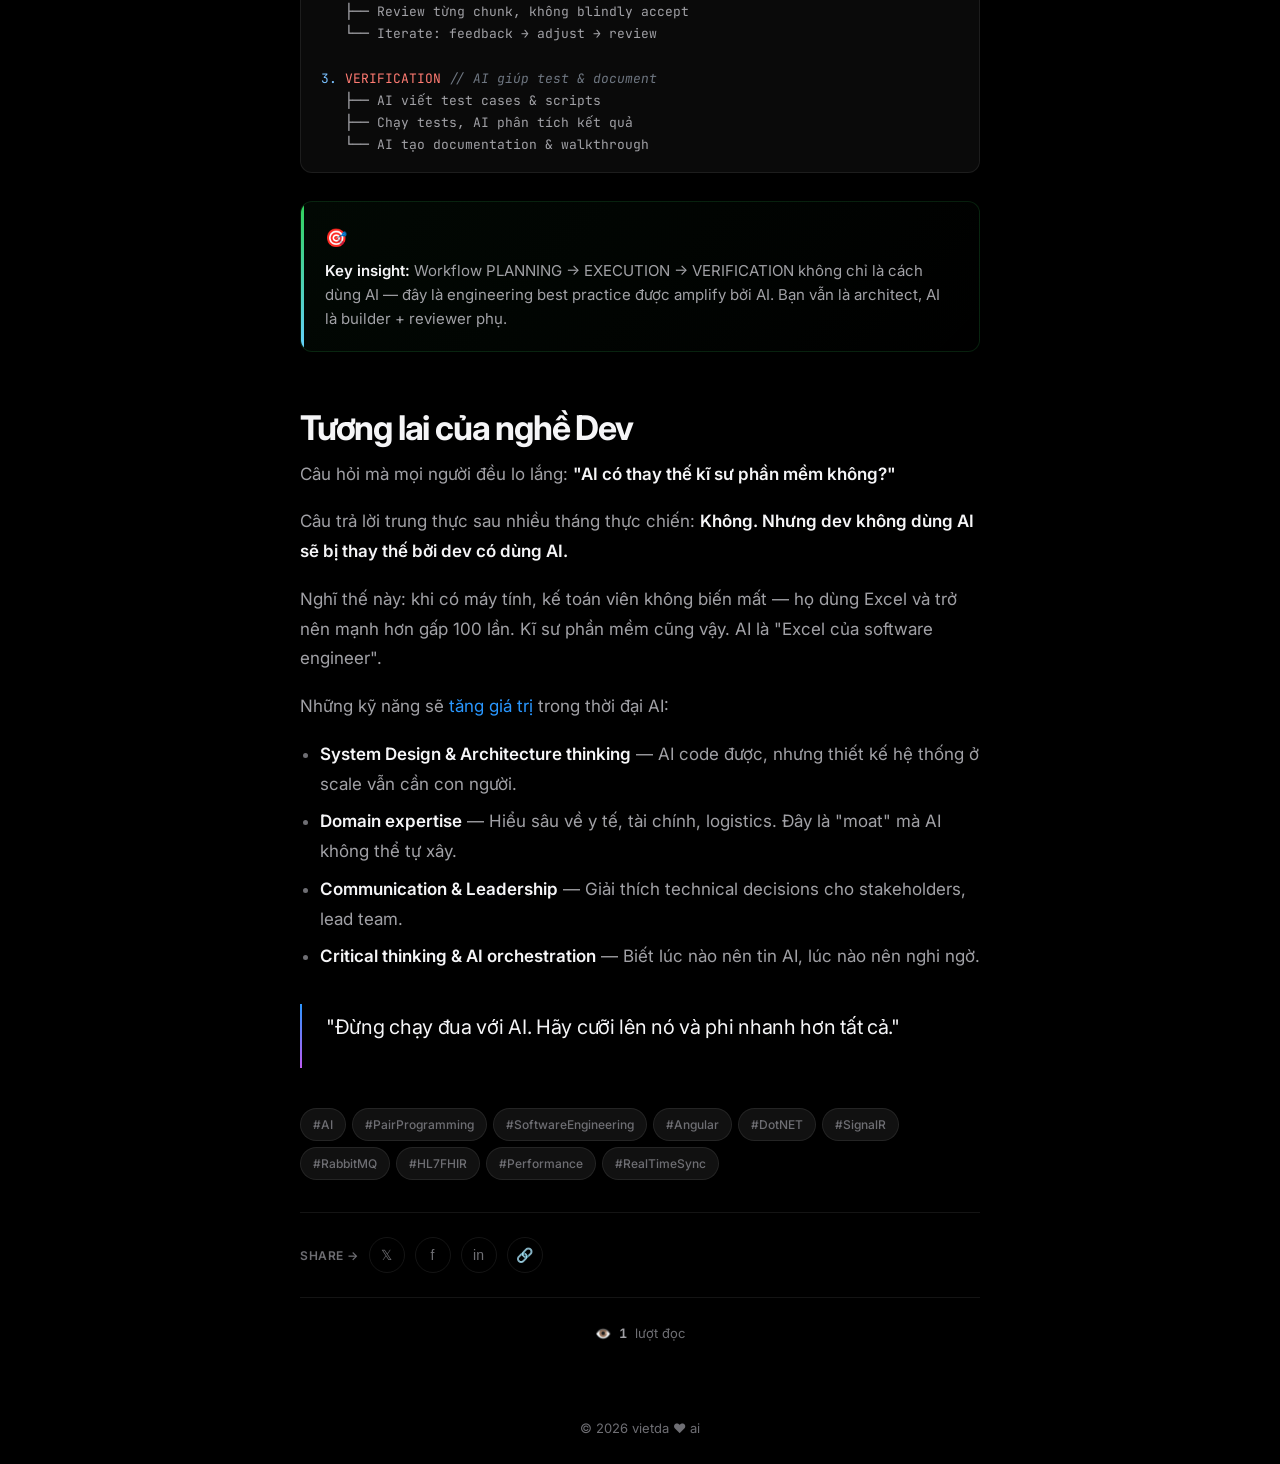
==== commit c3cf71fd: "fix: reduce spacing, enlarge mobile title, add view counter" ====
--- a/index.html
+++ b/index.html
@@ -70,8 +70,6 @@
             max-width: 720px;
             margin: 0 auto;
             padding: 0 20px;
-            word-break: break-word;
-            overflow-wrap: break-word;
         }
 
         .container-wide {
@@ -150,7 +148,7 @@
 
         /* ========== HERO ========== */
         .hero {
-            padding: 160px 0 80px;
+            padding: 120px 0 56px;
             text-align: center;
             position: relative;
         }
@@ -206,10 +204,15 @@
             display: flex;
             align-items: center;
             justify-content: center;
-            gap: 20px;
+            flex-wrap: wrap;
+            gap: 8px 20px;
             font-size: 13px;
             color: var(--text-tertiary);
             font-weight: 400;
+        }
+
+        .hero-meta span:not(.sep) {
+            white-space: nowrap;
         }
 
         .hero-meta .sep {
@@ -280,7 +283,7 @@
 
         /* ========== ARTICLE ========== */
         .article {
-            padding-bottom: 80px;
+            padding-bottom: 40px;
         }
 
         .article h2 {
@@ -288,7 +291,7 @@
             font-weight: 700;
             letter-spacing: -1.2px;
             color: var(--text-primary);
-            margin: 80px 0 12px;
+            margin: 56px 0 12px;
             line-height: 1.15;
         }
 
@@ -300,7 +303,7 @@
             font-size: 22px;
             font-weight: 600;
             letter-spacing: -0.5px;
-            margin: 40px 0 12px;
+            margin: 32px 0 10px;
             color: var(--text-primary);
         }
 
@@ -675,13 +678,29 @@
 
         /* ========== FOOTER ========== */
         .footer {
-            padding: 48px 0;
+            padding: 24px 0;
             text-align: center;
         }
 
         .footer p {
             color: var(--text-tertiary);
             font-size: 13px;
+        }
+
+        /* ========== VIEW COUNTER ========== */
+        .view-counter {
+            display: flex;
+            align-items: center;
+            justify-content: center;
+            gap: 8px;
+            padding: 24px 0 8px;
+            font-size: 13px;
+            color: var(--text-tertiary);
+        }
+        .view-count {
+            font-weight: 600;
+            color: var(--text-secondary);
+            font-variant-numeric: tabular-nums;
         }
 
         /* ========== FADE IN ========== */
@@ -700,12 +719,14 @@
         @media (max-width: 768px) {
             .hero { padding: 100px 0 48px; }
             .hero h1 { letter-spacing: -1px; font-size: 32px; }
+            .hero-subtitle { font-size: 16px; }
+            .hero-meta { gap: 6px 16px; font-size: 12px; }
+            .hero-meta .sep { display: none; }
             .stats { grid-template-columns: repeat(2, 1fr); }
             .nav-links { display: none; }
             .toc ol { grid-template-columns: 1fr; }
             .callout { padding: 16px; }
             .code-block pre { padding: 12px 14px; font-size: 12px; }
-            .article-card { padding: 20px 16px; }
             blockquote { margin-left: 0; padding-left: 16px; }
             blockquote p { font-size: 17px !important; }
         }
@@ -713,9 +734,10 @@
         @media (max-width: 480px) {
             body { font-size: 15px; }
             .container, .container-wide { padding: 0 16px; }
-            .article h2 { font-size: 24px; }
+            .article h2 { font-size: 24px; margin-top: 40px; }
             .stat-num { font-size: 24px; }
-            .hero h1 { font-size: 28px; }
+            .hero { padding: 90px 0 40px; }
+            .hero h1 { font-size: 36px; letter-spacing: -1.5px; }
             .stats { gap: 1px; }
             .stat { padding: 20px 12px; }
             table { font-size: 13px; }
@@ -1046,6 +1068,12 @@
             <button class="share-btn" onclick="copyLink()" id="copyBtn" title="Copy">🔗</button>
         </div>
 
+        <div class="view-counter fi">
+            <span>👁️</span>
+            <span id="viewCount" class="view-count">—</span>
+            <span>lượt đọc</span>
+        </div>
+
     </article>
 
     <footer class="footer">
@@ -1087,6 +1115,22 @@
             b.textContent = '✓'; setTimeout(() => b.textContent = '🔗', 2000);
         });
     }
+
+    // View counter
+    (async () => {
+        const el = document.getElementById('viewCount');
+        try {
+            const res = await fetch('https://api.counterapi.dev/v1/xoaicatchu-devai/visits/up');
+            if (res.ok) {
+                const data = await res.json();
+                el.textContent = data.count.toLocaleString('vi-VN');
+            } else { throw new Error(); }
+        } catch {
+            let c = parseInt(localStorage.getItem('devai_views') || '0') + 1;
+            localStorage.setItem('devai_views', c);
+            el.textContent = c.toLocaleString('vi-VN');
+        }
+    })();
 </script>
 
 </body>
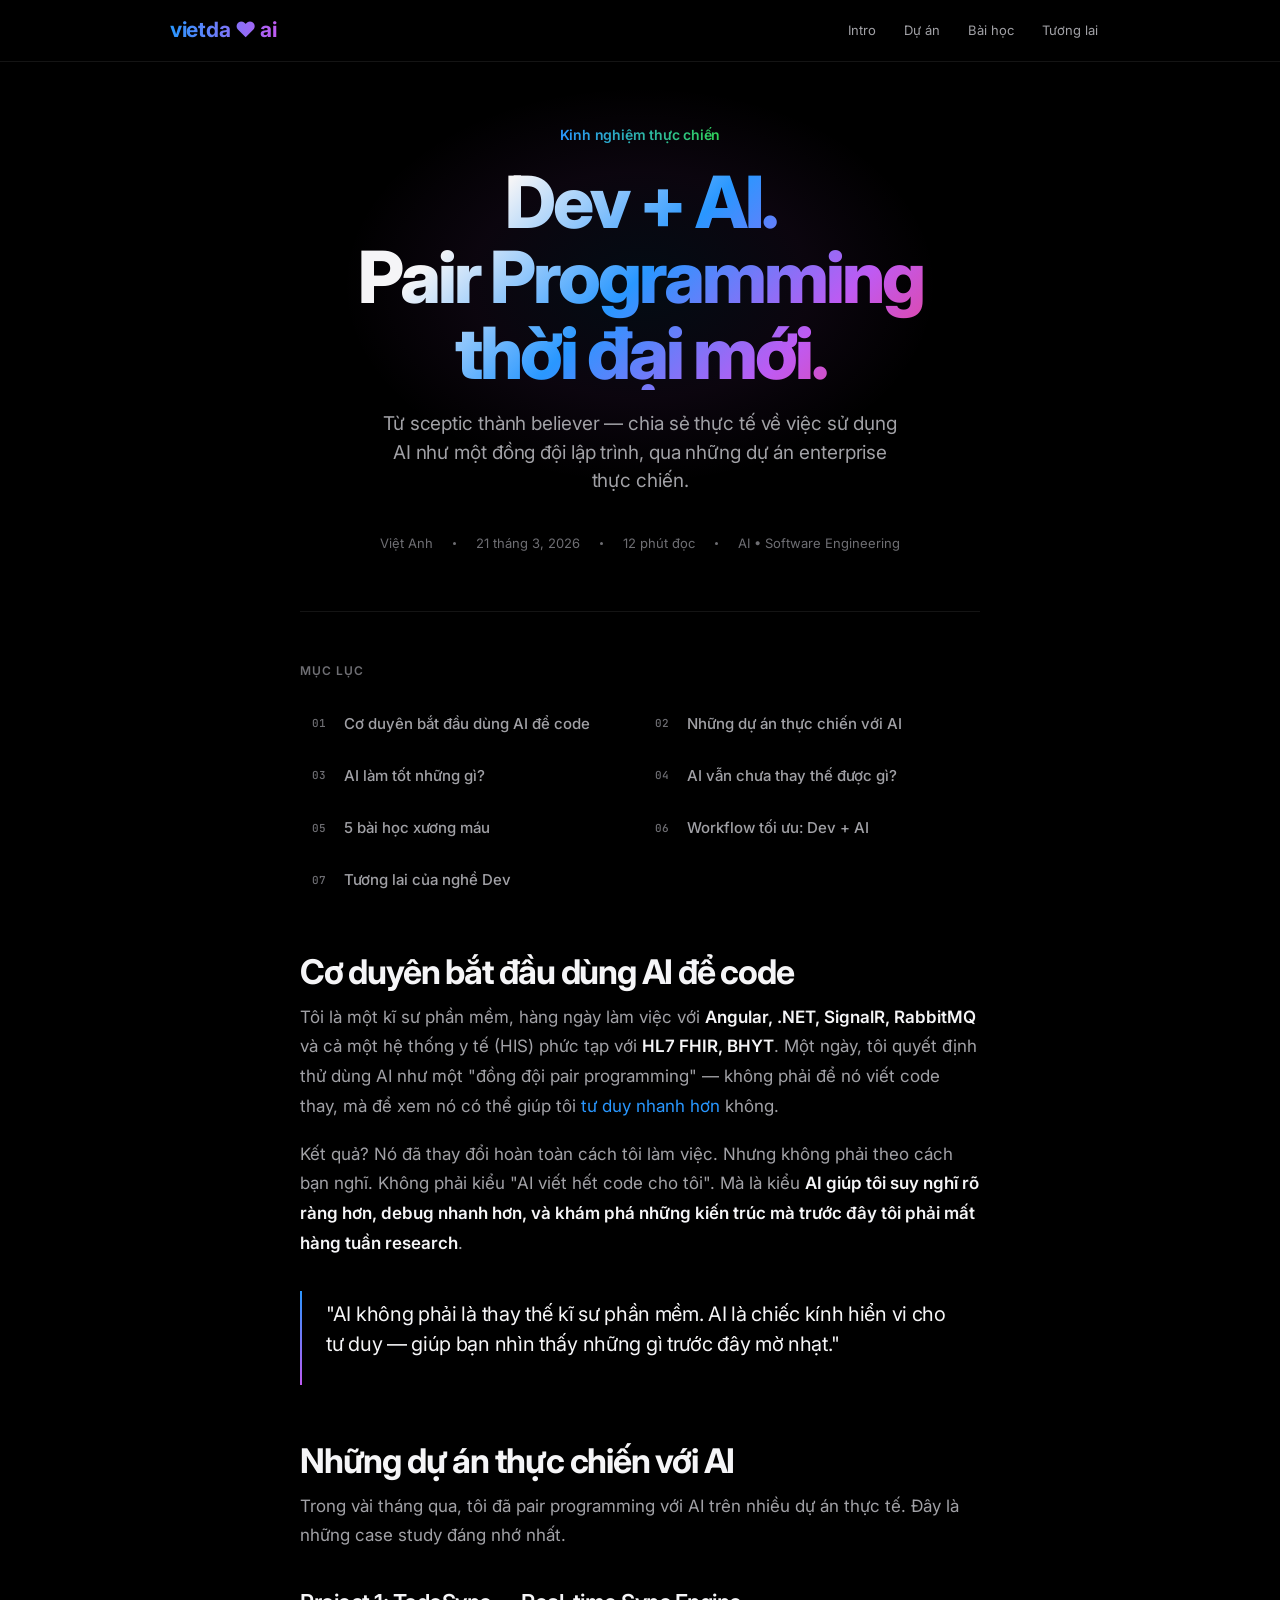
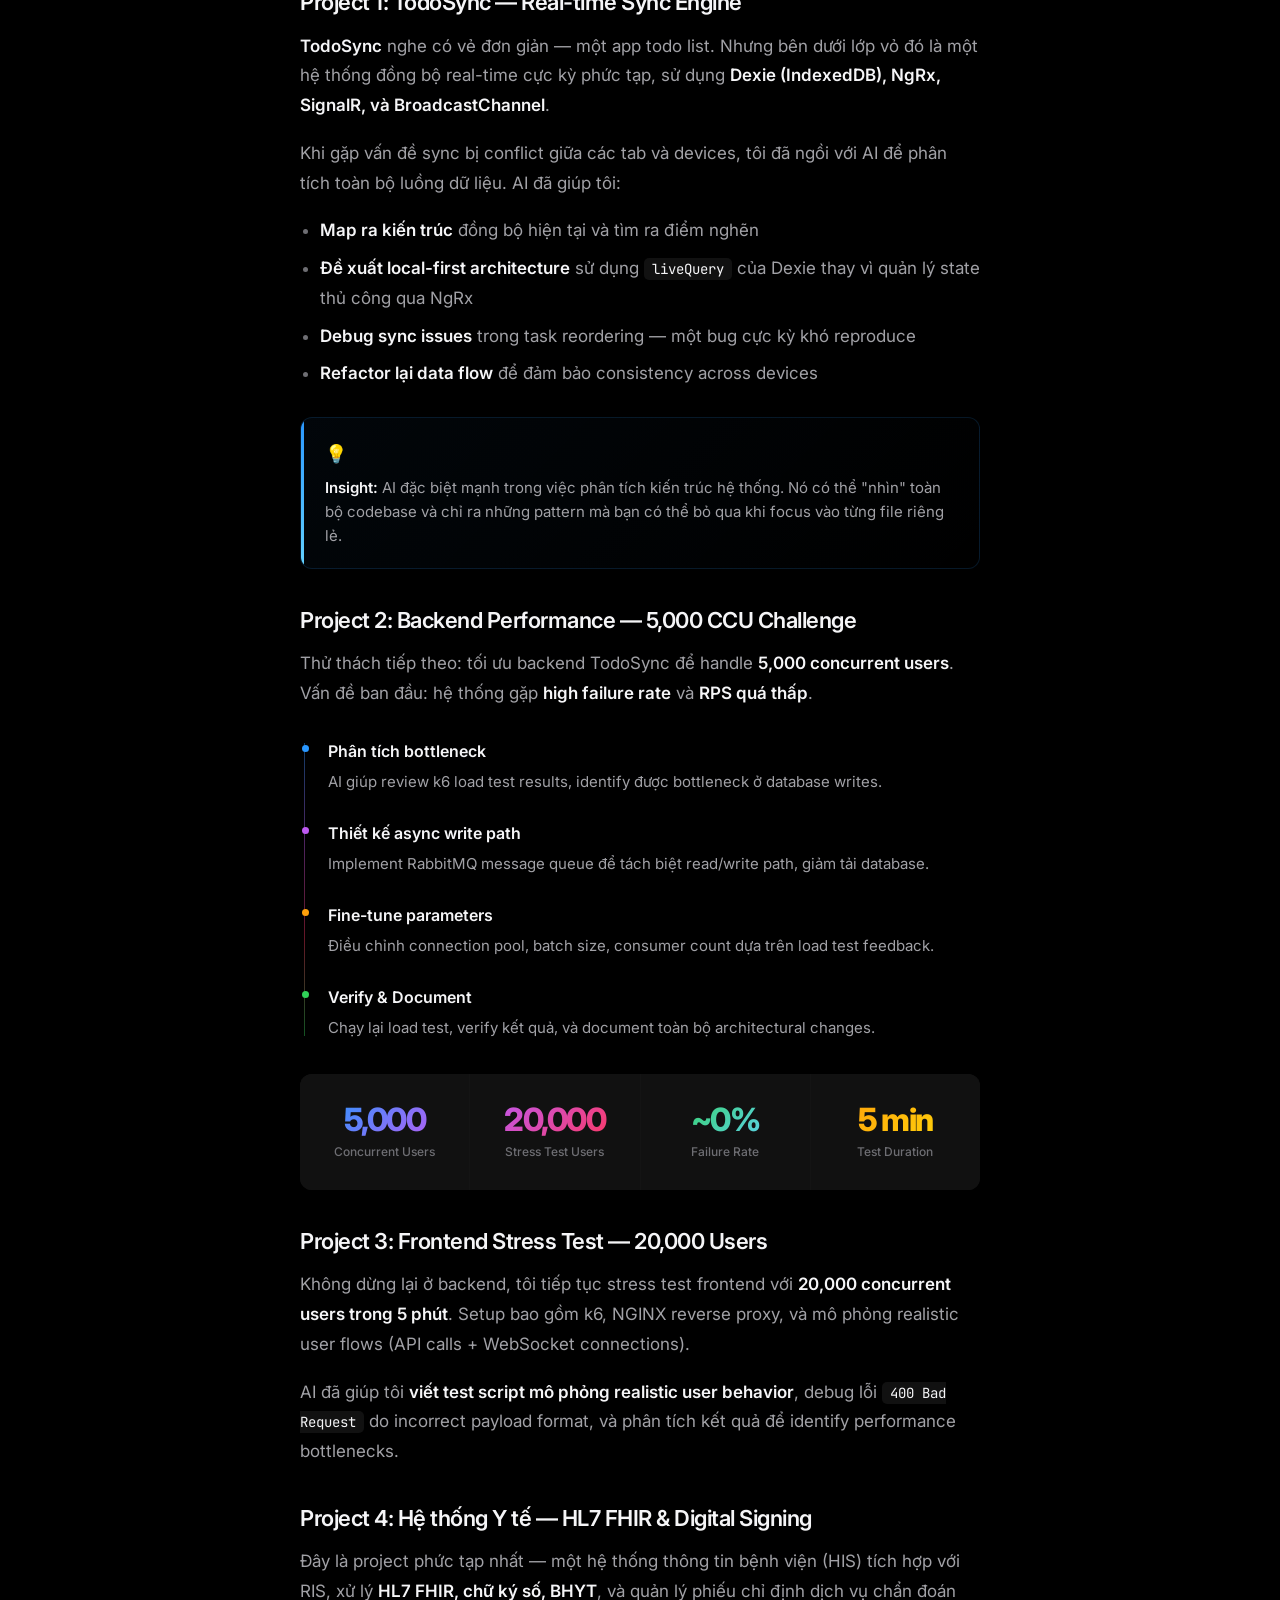
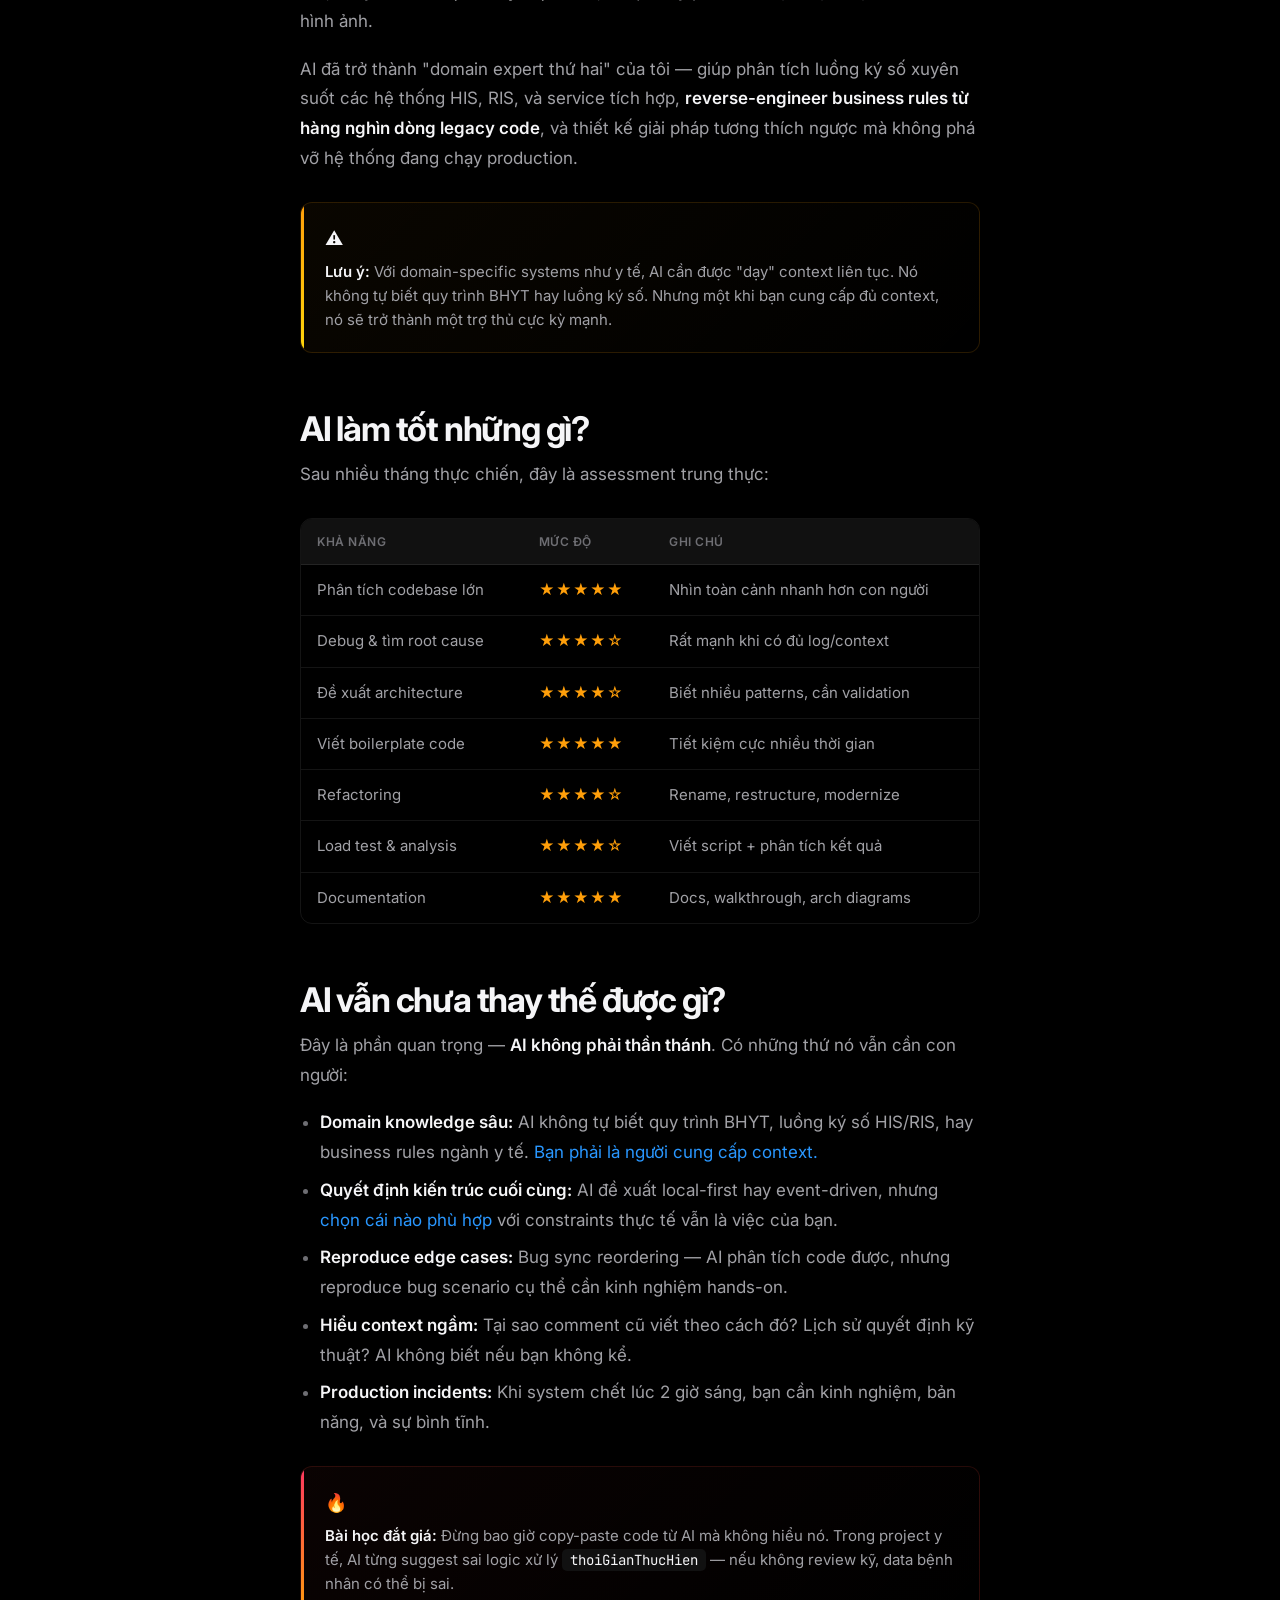
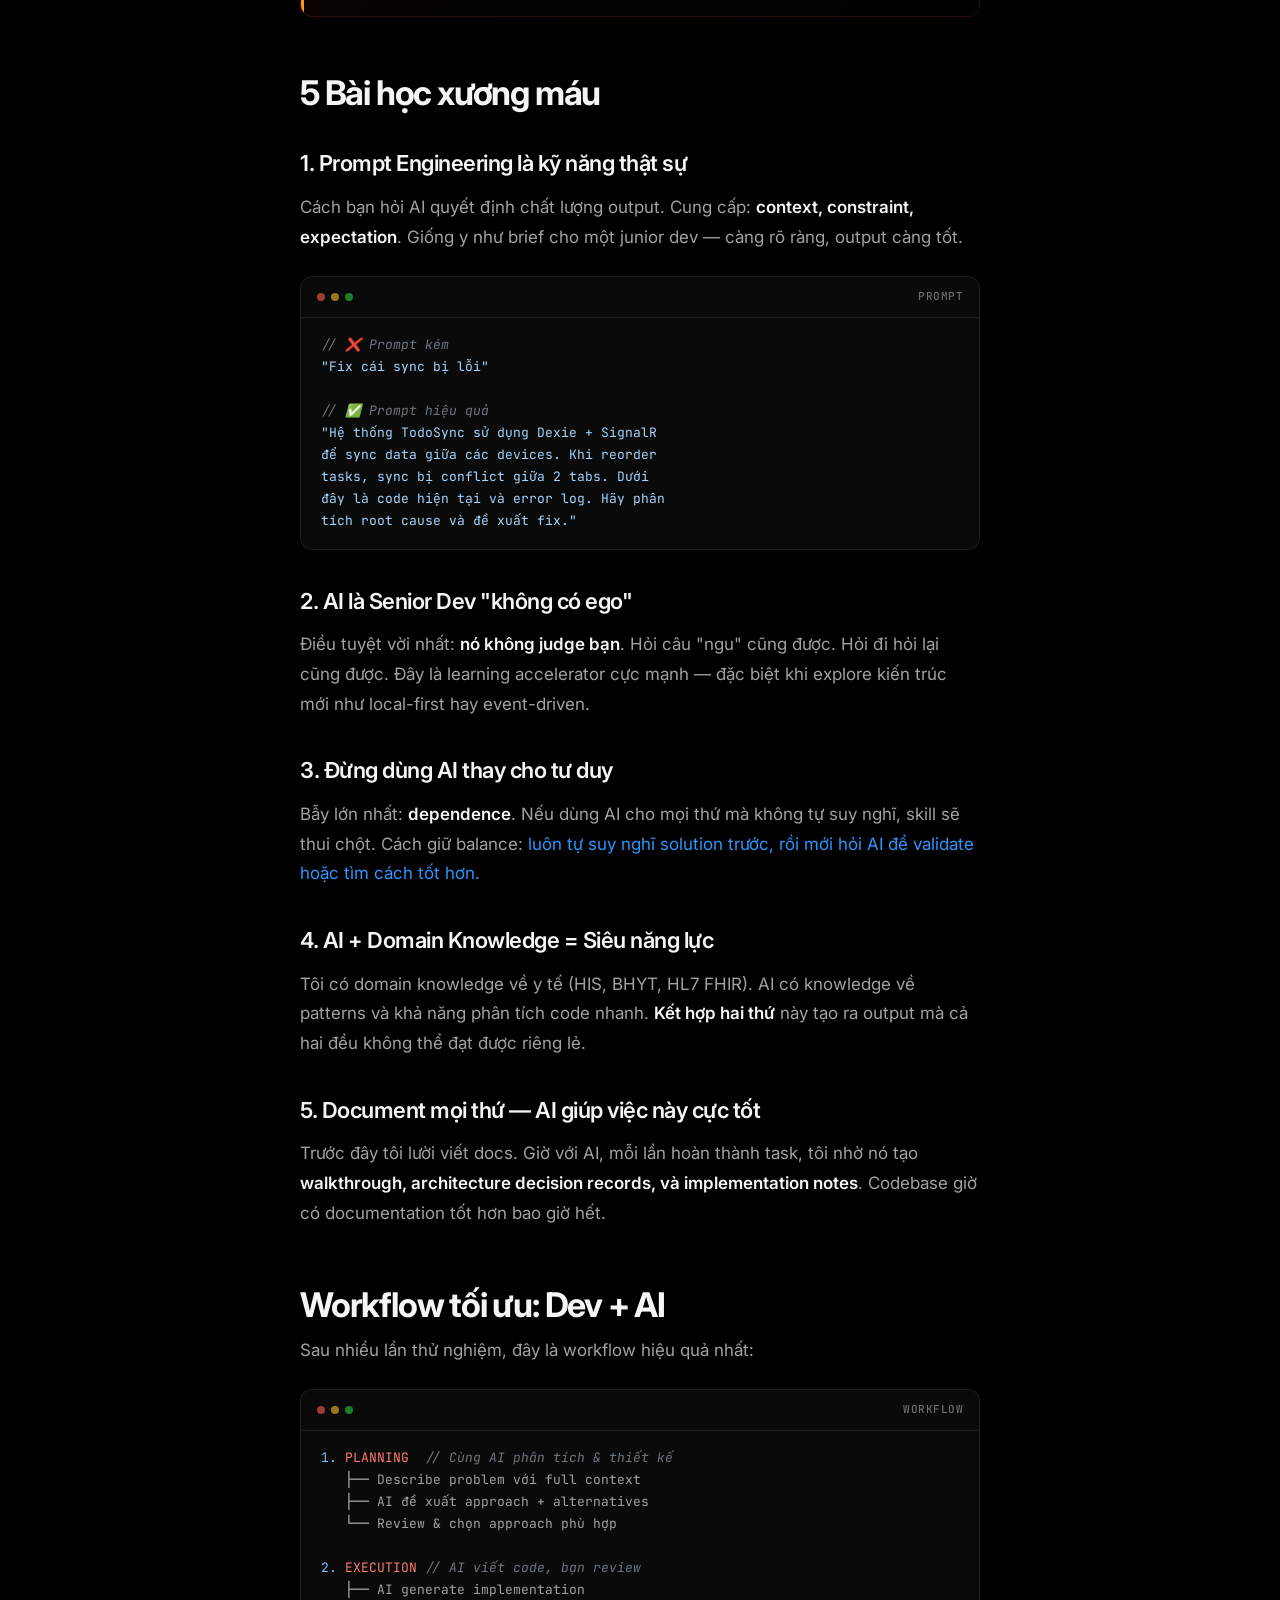
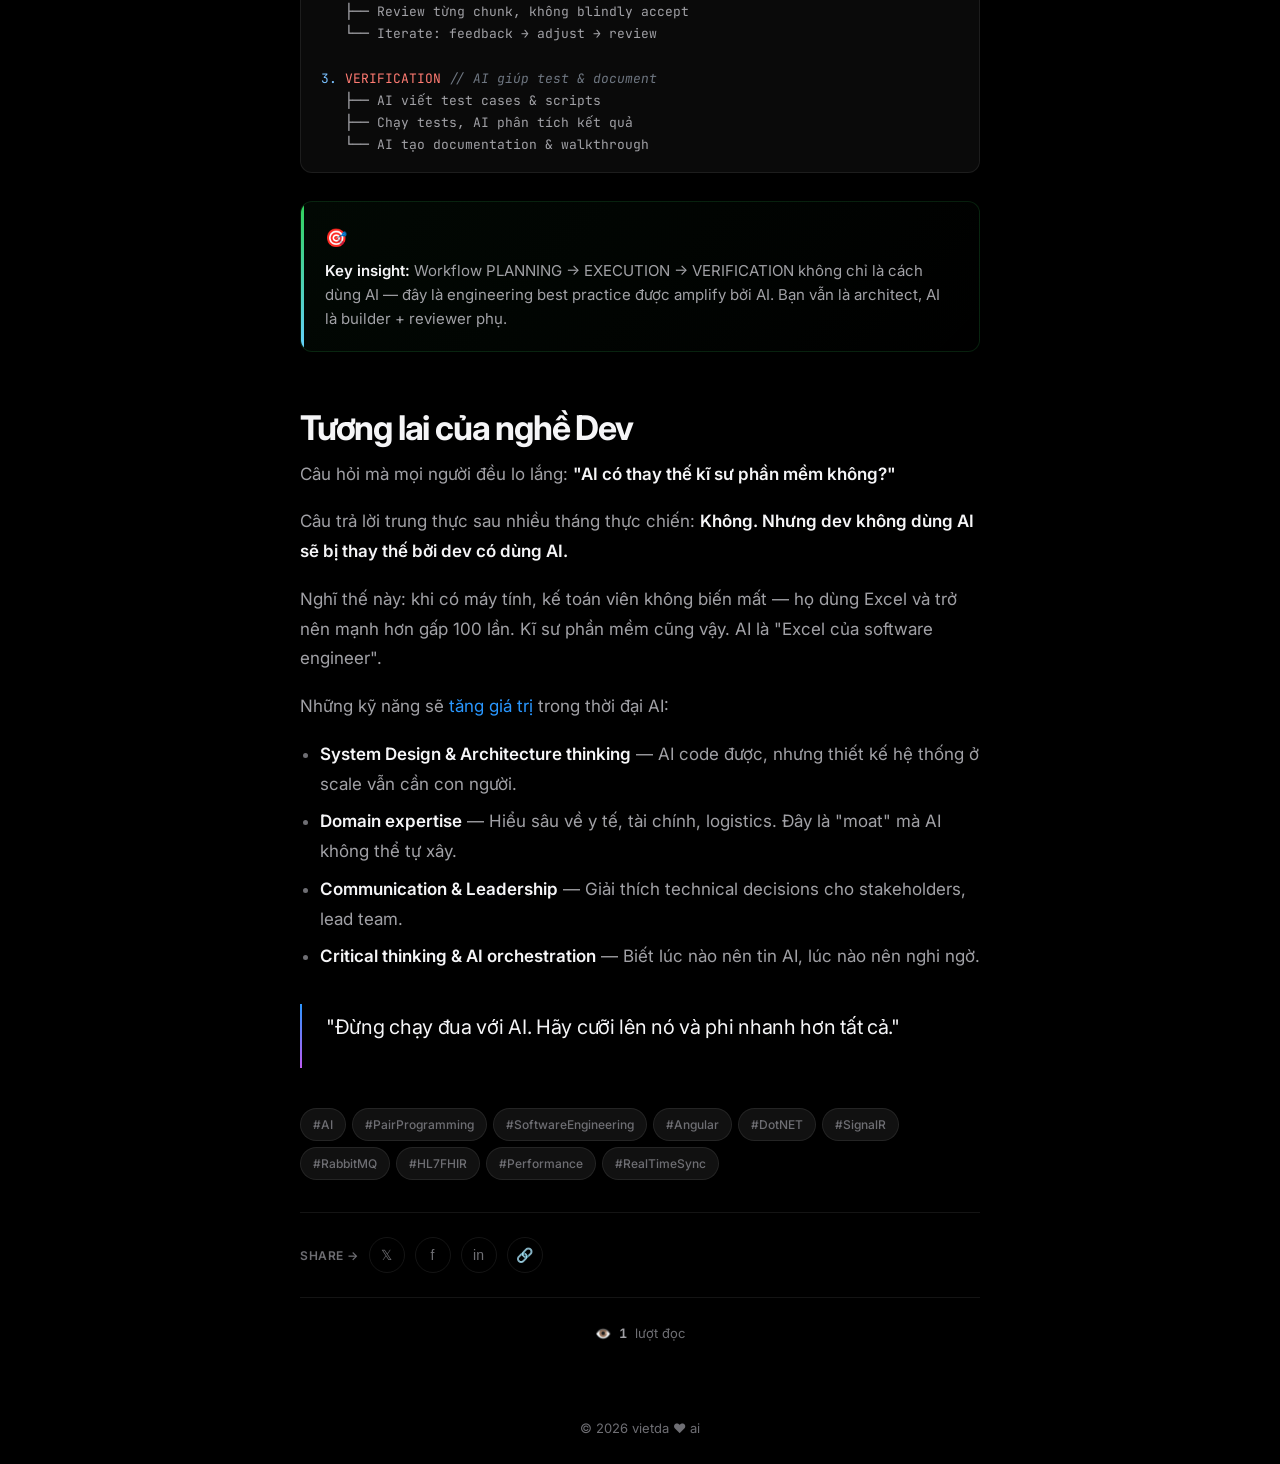
==== commit 72fb29c5: "fix: replace service_integrate with generic term" ====
--- a/index.html
+++ b/index.html
@@ -899,7 +899,7 @@
                 Đây là project phức tạp nhất — một hệ thống thông tin bệnh viện (HIS) tích hợp với RIS, xử lý <strong>HL7 FHIR, chữ ký số, BHYT</strong>, và quản lý phiếu chỉ định dịch vụ chẩn đoán hình ảnh.
             </p>
             <p>
-                AI đã trở thành "domain expert thứ hai" của tôi — giúp phân tích luồng ký số xuyên suốt HIS → RIS → service_integrate, <strong>reverse-engineer business rules từ hàng nghìn dòng legacy code</strong>, và thiết kế giải pháp tương thích ngược mà không phá vỡ hệ thống đang chạy production.
+                AI đã trở thành "domain expert thứ hai" của tôi — giúp phân tích luồng ký số xuyên suốt các hệ thống HIS, RIS, và service tích hợp, <strong>reverse-engineer business rules từ hàng nghìn dòng legacy code</strong>, và thiết kế giải pháp tương thích ngược mà không phá vỡ hệ thống đang chạy production.
             </p>
         </div>
 
